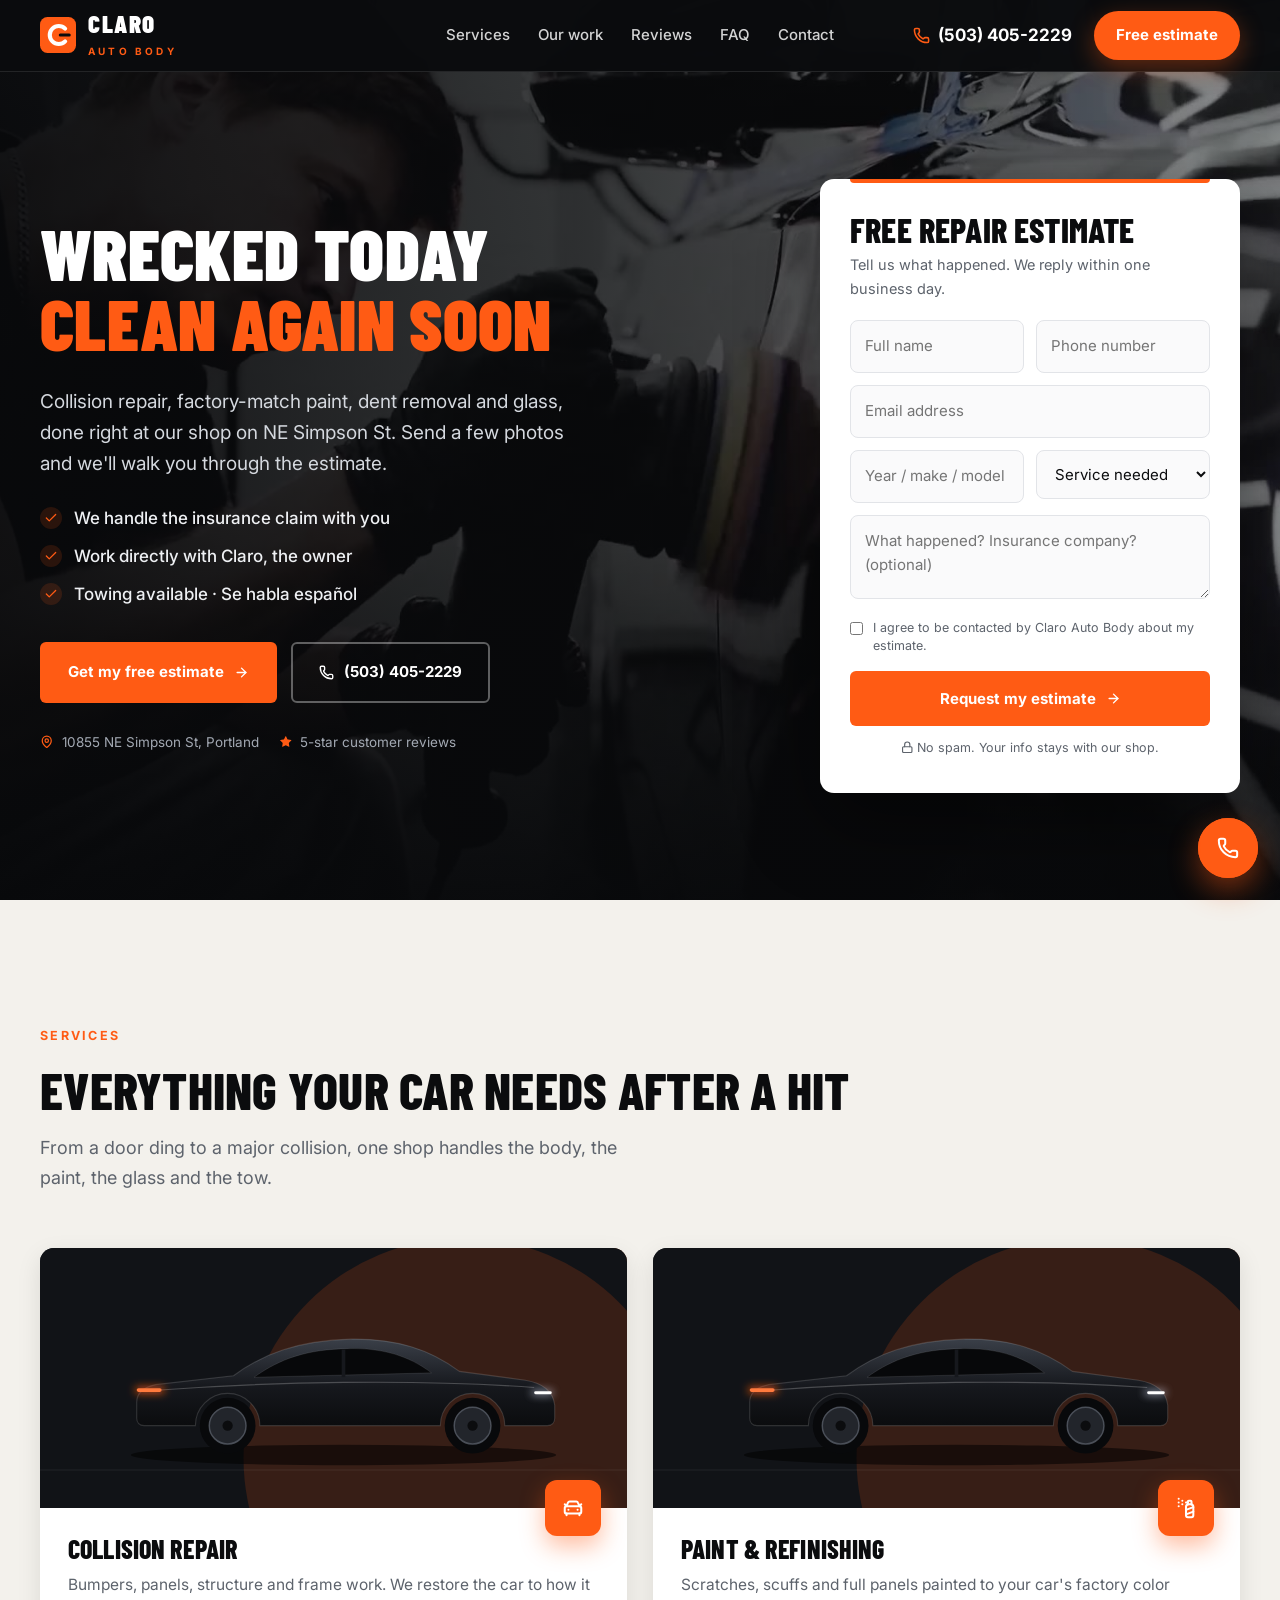
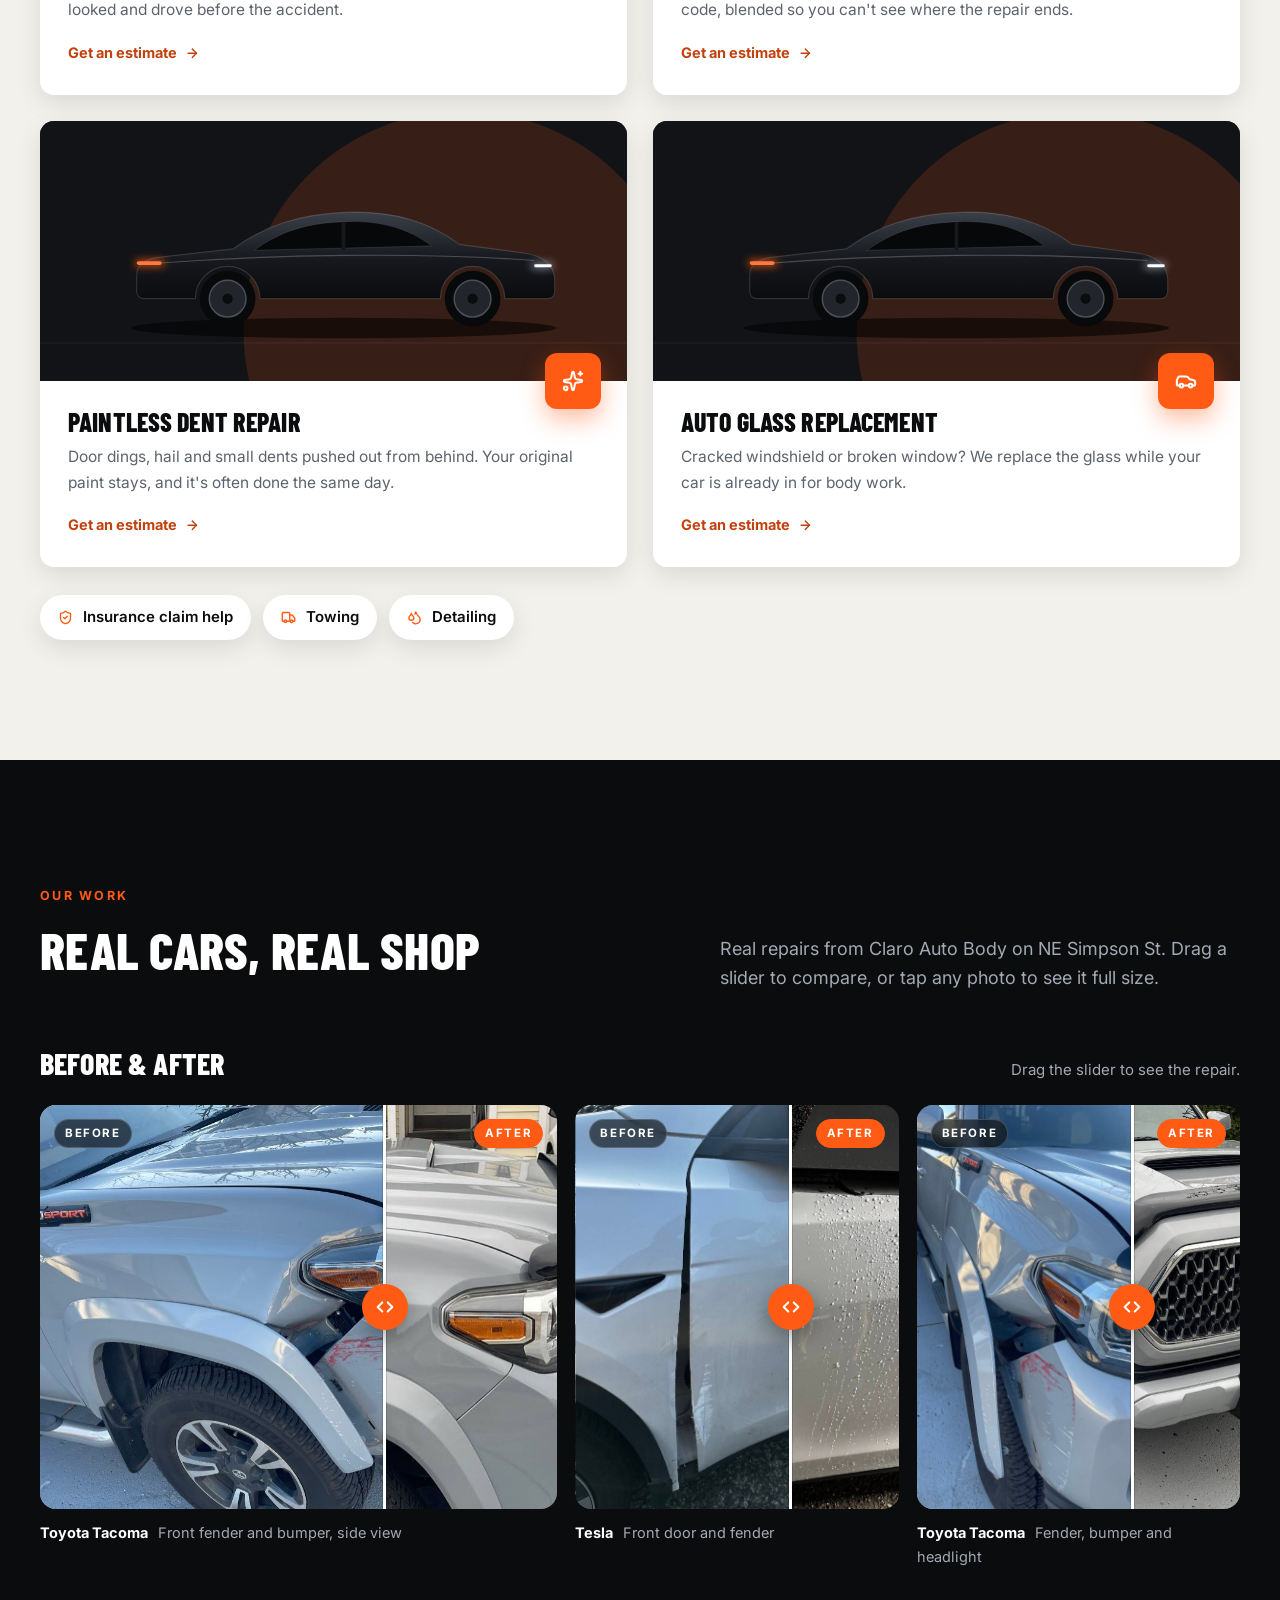
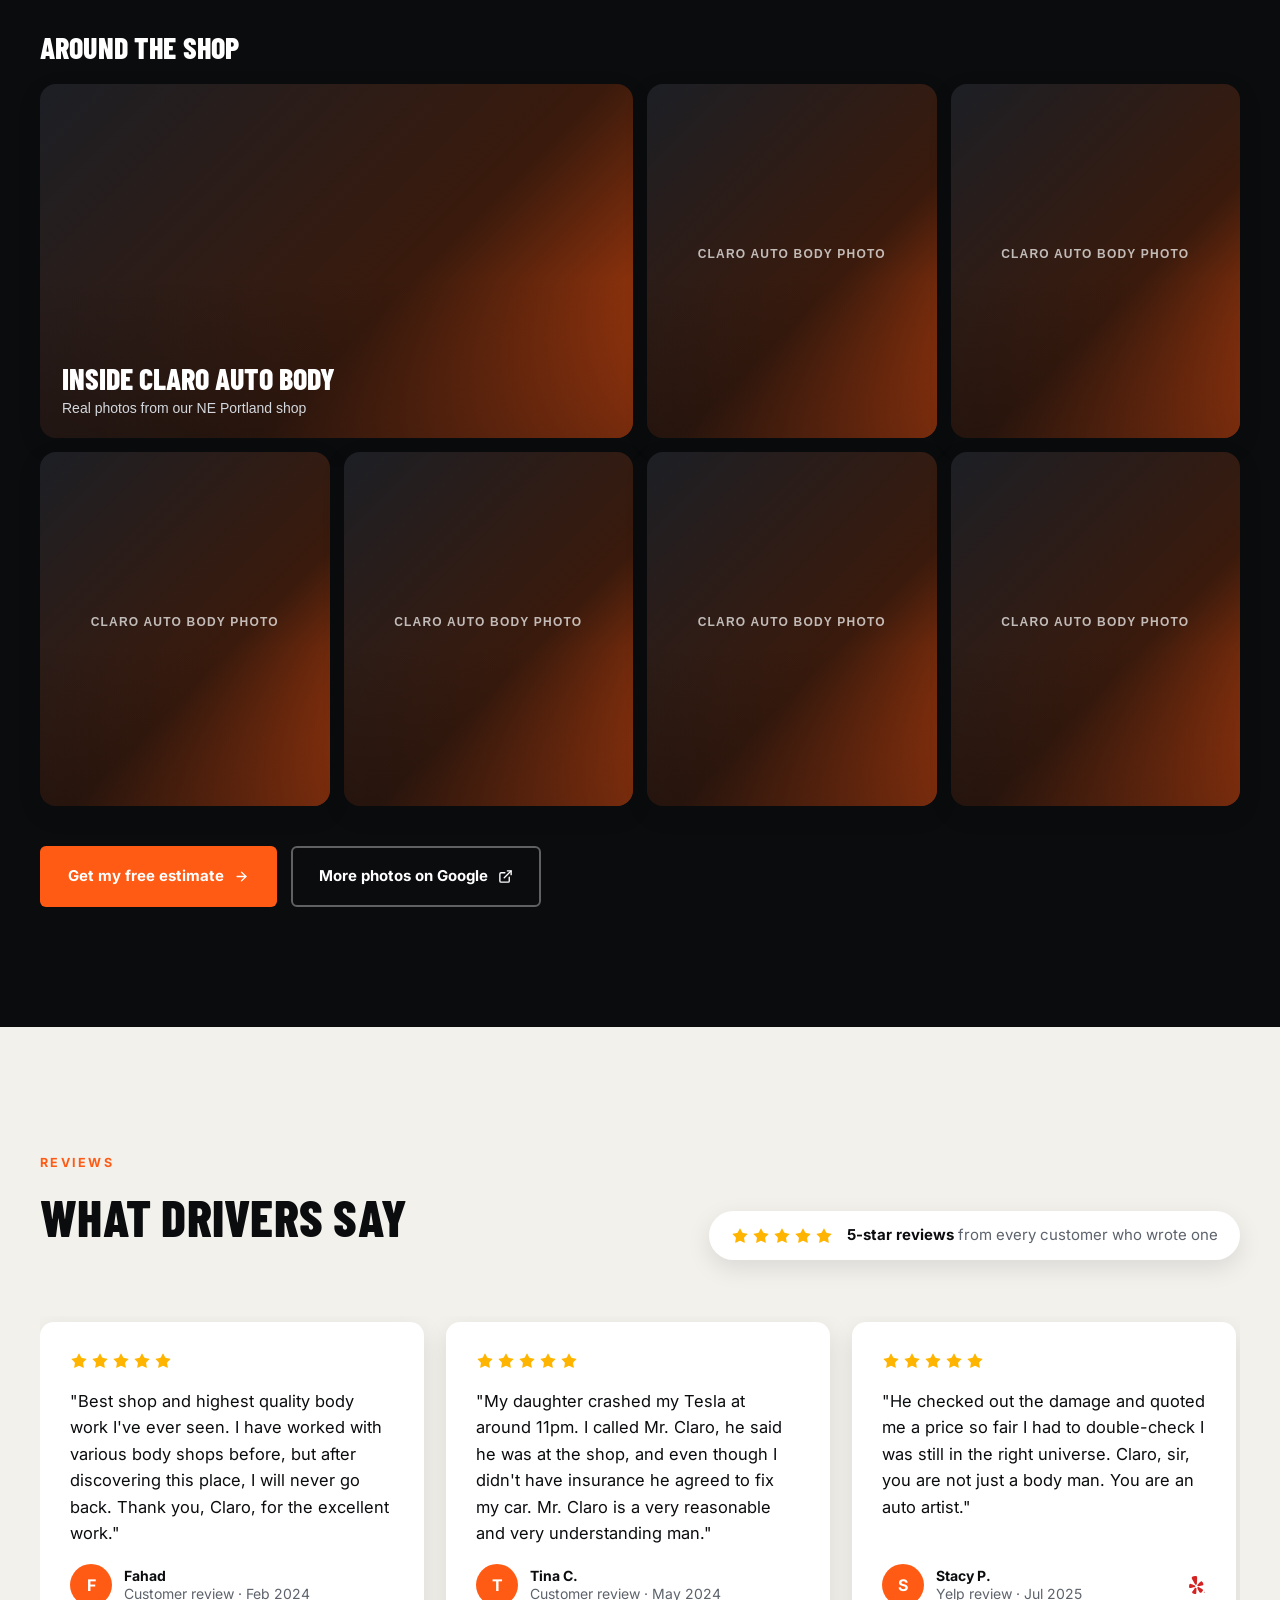
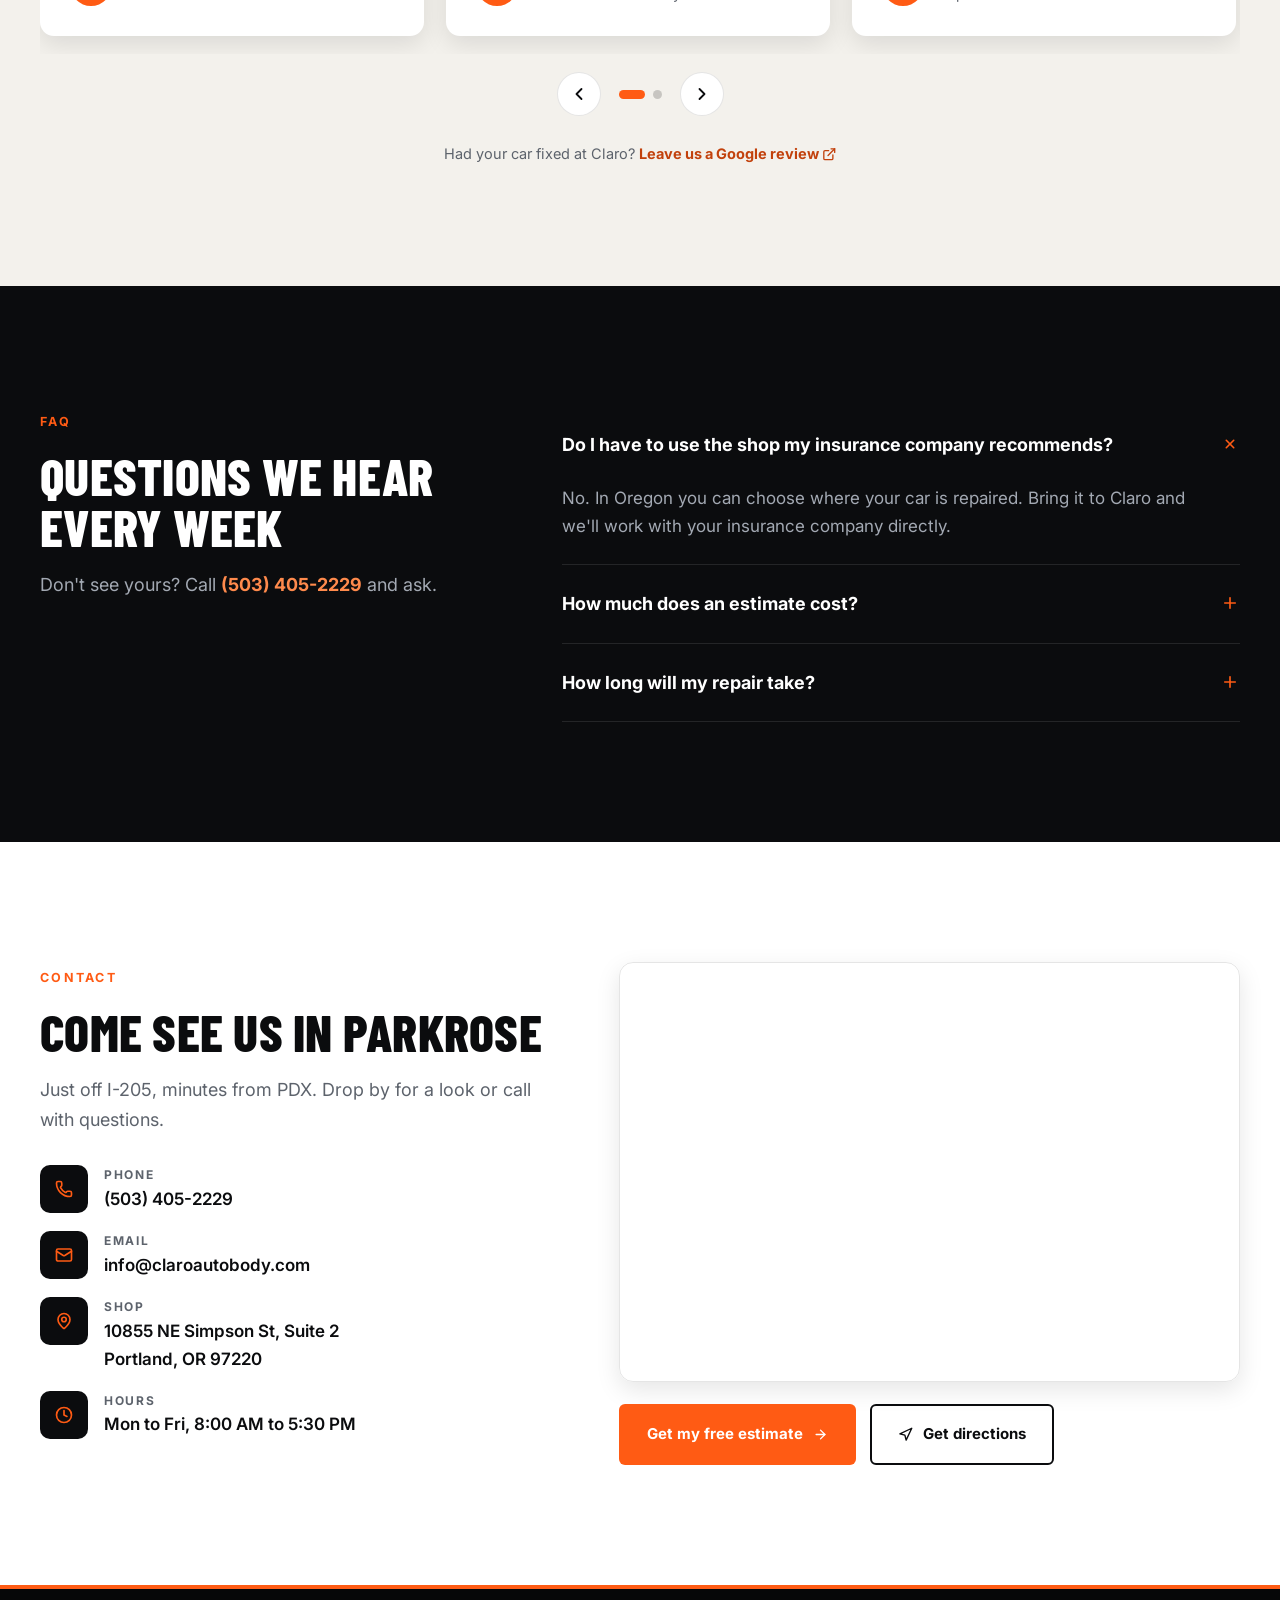
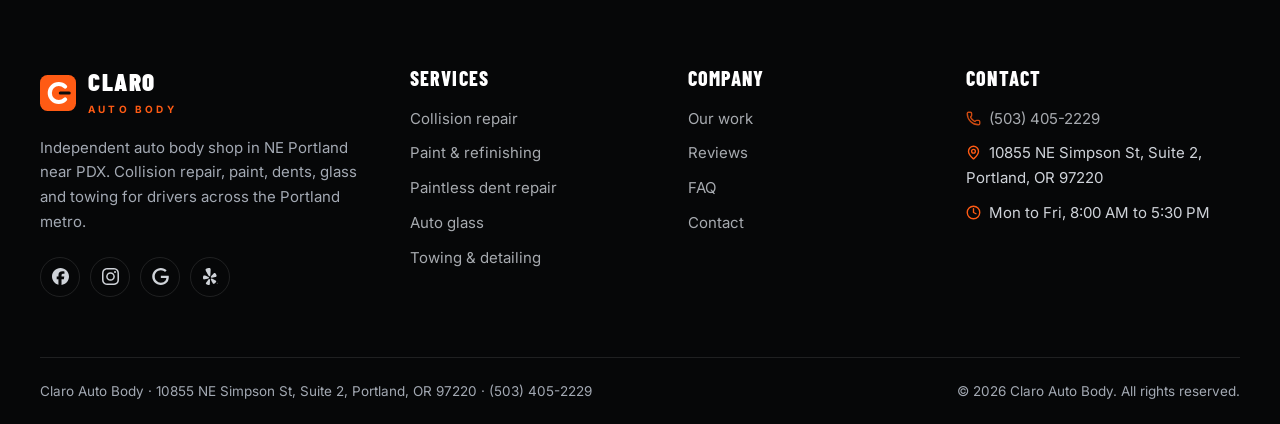
==== index.html @ bdf7bc50 "Reviews auto carousel and exact-pin directions link - Reviews are now a carousel: 3 cards on desktop" ====
<!DOCTYPE html>
<html lang="en">
<head>
<meta charset="UTF-8">
<meta name="viewport" content="width=device-width, initial-scale=1">
<title>Claro Auto Body | Collision Repair &amp; Paint, Portland OR</title>
<meta name="description" content="Auto body shop in NE Portland near PDX. Collision repair, paint, dent removal, auto glass and towing. Free estimates, all insurance. Call (503) 405-2229.">
<meta name="robots" content="index, follow, max-image-preview:large">
<meta name="theme-color" content="#0B0C0E">
<meta name="format-detection" content="telephone=yes">
<meta name="geo.region" content="US-OR">
<meta name="geo.placename" content="Portland">
<meta name="geo.position" content="45.5659428;-122.5509156">
<meta name="ICBM" content="45.5659428, -122.5509156">
<!-- NOTE: replace claroautobody.com with the real domain before launch (also in sitemap.xml and robots.txt) -->
<link rel="canonical" href="https://claroautobody.com/">
<link rel="icon" href="favicon.svg" type="image/svg+xml">
<link rel="apple-touch-icon" href="apple-touch-icon.png">
<link rel="manifest" href="site.webmanifest">

<meta property="og:type" content="website">
<meta property="og:site_name" content="Claro Auto Body">
<meta property="og:title" content="Claro Auto Body | Collision Repair in Portland, OR">
<meta property="og:description" content="Wrecked today, clean again soon. Collision, paint, dents and glass in NE Portland near PDX. Free estimates and insurance help.">
<meta property="og:url" content="https://claroautobody.com/">
<meta property="og:image" content="https://claroautobody.com/og-image.jpg">
<meta property="og:image:type" content="image/jpeg">
<meta property="og:image:width" content="1200">
<meta property="og:image:height" content="630">
<meta property="og:image:alt" content="Claro Auto Body, collision repair and paint in Portland, Oregon">
<meta property="og:locale" content="en_US">

<meta name="twitter:card" content="summary_large_image">
<meta name="twitter:title" content="Claro Auto Body | Collision Repair in Portland, OR">
<meta name="twitter:description" content="Collision, paint, dents and glass in NE Portland near PDX. Free estimates and insurance help.">
<meta name="twitter:image" content="https://claroautobody.com/og-image.jpg">
<meta name="twitter:image:alt" content="Claro Auto Body, collision repair and paint in Portland, Oregon">

<script type="application/ld+json">
{
 "@context": "https://schema.org",
 "@graph": [
  {
   "@type": "WebSite",
   "@id": "https://claroautobody.com/#website",
   "url": "https://claroautobody.com/",
   "name": "Claro Auto Body",
   "inLanguage": "en-US",
   "publisher": {
    "@id": "https://claroautobody.com/#business"
   }
  },
  {
   "@type": "WebPage",
   "@id": "https://claroautobody.com/#webpage",
   "url": "https://claroautobody.com/",
   "name": "Claro Auto Body | Collision Repair & Paint, Portland OR",
   "isPartOf": {
    "@id": "https://claroautobody.com/#website"
   },
   "about": {
    "@id": "https://claroautobody.com/#business"
   },
   "primaryImageOfPage": "https://claroautobody.com/og-image.jpg",
   "inLanguage": "en-US"
  },
  {
   "@type": "AutoBodyShop",
   "@id": "https://claroautobody.com/#business",
   "name": "Claro Auto Body",
   "description": "Independent auto body shop in NE Portland near PDX offering collision repair, auto painting, paintless dent repair, auto glass replacement, detailing, towing and insurance claim help.",
   "url": "https://claroautobody.com/",
   "telephone": "+1-503-405-2229",
   "image": "https://claroautobody.com/og-image.jpg",
   "logo": "https://claroautobody.com/apple-touch-icon.png",
   "priceRange": "$$",
   "address": {
    "@type": "PostalAddress",
    "streetAddress": "10855 NE Simpson St, Suite 2",
    "addressLocality": "Portland",
    "addressRegion": "OR",
    "postalCode": "97220",
    "addressCountry": "US"
   },
   "geo": {
    "@type": "GeoCoordinates",
    "latitude": 45.5659428,
    "longitude": -122.5509156
   },
   "hasMap": "https://maps.app.goo.gl/arpbg7eEW6X36jFZ7",
   "sameAs": [
    "https://maps.app.goo.gl/arpbg7eEW6X36jFZ7",
    "https://www.yelp.com/biz/claro-auto-body-portland"
   ],
   "knowsLanguage": [
    "en",
    "es"
   ],
   "paymentAccepted": "Visa, Debit Card",
   "currenciesAccepted": "USD",
   "areaServed": [
    {
     "@type": "City",
     "name": "Portland, OR"
    },
    {
     "@type": "City",
     "name": "Gresham, OR"
    },
    {
     "@type": "City",
     "name": "Fairview, OR"
    },
    {
     "@type": "City",
     "name": "Troutdale, OR"
    },
    {
     "@type": "City",
     "name": "Vancouver, WA"
    }
   ],
   "openingHoursSpecification": [
    {
     "@type": "OpeningHoursSpecification",
     "dayOfWeek": [
      "Monday",
      "Tuesday",
      "Wednesday",
      "Thursday",
      "Friday"
     ],
     "opens": "08:00",
     "closes": "17:30"
    }
   ],
   "hasOfferCatalog": {
    "@type": "OfferCatalog",
    "name": "Auto body services",
    "itemListElement": [
     {
      "@type": "Offer",
      "itemOffered": {
       "@type": "Service",
       "name": "Collision repair",
       "serviceType": "Collision repair",
       "areaServed": {
        "@type": "City",
        "name": "Portland, OR"
       }
      }
     },
     {
      "@type": "Offer",
      "itemOffered": {
       "@type": "Service",
       "name": "Auto painting and refinishing",
       "serviceType": "Auto painting and refinishing",
       "areaServed": {
        "@type": "City",
        "name": "Portland, OR"
       }
      }
     },
     {
      "@type": "Offer",
      "itemOffered": {
       "@type": "Service",
       "name": "Paintless dent repair",
       "serviceType": "Paintless dent repair",
       "areaServed": {
        "@type": "City",
        "name": "Portland, OR"
       }
      }
     },
     {
      "@type": "Offer",
      "itemOffered": {
       "@type": "Service",
       "name": "Auto glass replacement",
       "serviceType": "Auto glass replacement",
       "areaServed": {
        "@type": "City",
        "name": "Portland, OR"
       }
      }
     },
     {
      "@type": "Offer",
      "itemOffered": {
       "@type": "Service",
       "name": "Detailing",
       "serviceType": "Detailing",
       "areaServed": {
        "@type": "City",
        "name": "Portland, OR"
       }
      }
     },
     {
      "@type": "Offer",
      "itemOffered": {
       "@type": "Service",
       "name": "Towing",
       "serviceType": "Towing",
       "areaServed": {
        "@type": "City",
        "name": "Portland, OR"
       }
      }
     },
     {
      "@type": "Offer",
      "itemOffered": {
       "@type": "Service",
       "name": "Insurance claim assistance",
       "serviceType": "Insurance claim assistance",
       "areaServed": {
        "@type": "City",
        "name": "Portland, OR"
       }
      }
     }
    ]
   }
  },
  {
   "@type": "FAQPage",
   "@id": "https://claroautobody.com/#faq",
   "mainEntity": [
    {
     "@type": "Question",
     "name": "Do I have to use the shop my insurance company recommends?",
     "acceptedAnswer": {
      "@type": "Answer",
      "text": "No. In Oregon you can choose where your car is repaired. Bring it to Claro and we'll work with your insurance company directly."
     }
    },
    {
     "@type": "Question",
     "name": "How much does an estimate cost?",
     "acceptedAnswer": {
      "@type": "Answer",
      "text": "Nothing. Estimates are free. Send photos with the form above or stop by the shop."
     }
    },
    {
     "@type": "Question",
     "name": "How long will my repair take?",
     "acceptedAnswer": {
      "@type": "Answer",
      "text": "It depends on the damage and parts. Small dents can be same day. We give you a time estimate with your quote and update you if anything changes."
     }
    }
   ]
  }
 ]
}
</script>

<link rel="preload" as="image" href="videos/hero-desktop-poster.jpg" media="(min-width: 768px)" fetchpriority="high">
<link rel="preload" as="image" href="videos/hero-mobile-poster.jpg" media="(max-width: 767px)" fetchpriority="high">
<link rel="preconnect" href="https://lh3.googleusercontent.com">
<link rel="preconnect" href="https://fonts.googleapis.com">
<link rel="preconnect" href="https://fonts.gstatic.com" crossorigin>
<link rel="stylesheet" href="https://fonts.googleapis.com/css2?family=Barlow+Condensed:wght@600;700;800;900&family=Inter:wght@400;500;600;700&display=swap">
<link rel="stylesheet" href="css/base.css">
<link rel="stylesheet" href="css/layout.css">
<link rel="stylesheet" href="css/components.css">
<link rel="stylesheet" href="css/sections.css">
<link rel="stylesheet" href="css/responsive.css">
</head>
<body>
<svg class="sprite" width="0" height="0" aria-hidden="true" focusable="false"><symbol id="car-art" viewBox="0 0 600 220"><defs><linearGradient id="cb" x1="0" y1="0" x2="0" y2="1"><stop offset="0" stop-color="#3a3f48"/><stop offset=".55" stop-color="#16181d"/><stop offset="1" stop-color="#0b0c0e"/></linearGradient><filter id="glw" x="-50%" y="-200%" width="200%" height="500%"><feGaussianBlur stdDeviation="6"/></filter></defs><ellipse cx="300" cy="200" rx="290" ry="14" fill="#000" opacity=".55"/><path d="M18 150V128c0-12 8-20 26-24l106-12c40-30 88-48 160-50 62-1 108 14 148 44l90 12c24 4 38 16 40 34v18c0 6-4 10-10 10h-58a44 44 0 0 0-88 0H186a44 44 0 0 0-88 0H28c-6 0-10-4-10-10Z" fill="url(#cb)" stroke="rgba(255,255,255,.14)" stroke-width="1.5"/><path d="M178 94c36-26 74-38 128-39 46-1 82 9 114 33Z" fill="#07080a" stroke="rgba(255,255,255,.12)"/><path d="M300 56v38" stroke="#16181d" stroke-width="5"/><path d="M40 112c160-12 360-16 520-4" fill="none" stroke="rgba(255,255,255,.22)" stroke-width="1.5"/><rect x="16" y="108" width="40" height="7" rx="3" fill="#FF5B14" filter="url(#glw)"/><rect x="18" y="109" width="34" height="5" rx="2.5" fill="#FF7A3d"/><rect x="556" y="112" width="30" height="6" rx="3" fill="#dfe8ff" filter="url(#glw)" opacity=".8"/><rect x="560" y="113" width="24" height="4" rx="2" fill="#fff"/><g><circle cx="142" cy="160" r="38" fill="#08090b"/><circle cx="142" cy="160" r="25" fill="#22252b" stroke="#4a4f58" stroke-width="2"/><circle cx="142" cy="160" r="7" fill="#0b0c0e"/></g><g><circle cx="476" cy="160" r="38" fill="#08090b"/><circle cx="476" cy="160" r="25" fill="#22252b" stroke="#4a4f58" stroke-width="2"/><circle cx="476" cy="160" r="7" fill="#0b0c0e"/></g></symbol><symbol id="i-arrow-right" viewBox="0 0 24 24"><path d="M5 12h14" /> <path d="m12 5 7 7-7 7" /></symbol><symbol id="i-calculator" viewBox="0 0 24 24"><rect width="16" height="20" x="4" y="2" rx="2" /> <line x1="8" x2="16" y1="6" y2="6" /> <line x1="16" x2="16" y1="14" y2="18" /> <path d="M16 10h.01" /> <path d="M12 10h.01" /> <path d="M8 10h.01" /> <path d="M12 14h.01" /> <path d="M8 14h.01" /> <path d="M12 18h.01" /> <path d="M8 18h.01" /></symbol><symbol id="i-camera" viewBox="0 0 24 24"><path d="M13.997 4a2 2 0 0 1 1.76 1.05l.486.9A2 2 0 0 0 18.003 7H20a2 2 0 0 1 2 2v9a2 2 0 0 1-2 2H4a2 2 0 0 1-2-2V9a2 2 0 0 1 2-2h1.997a2 2 0 0 0 1.759-1.048l.489-.904A2 2 0 0 1 10.004 4z" /> <circle cx="12" cy="13" r="3" /></symbol><symbol id="i-car" viewBox="0 0 24 24"><path d="M19 17h2c.6 0 1-.4 1-1v-3c0-.9-.7-1.7-1.5-1.9C18.7 10.6 16 10 16 10s-1.3-1.4-2.2-2.3c-.5-.4-1.1-.7-1.8-.7H5c-.6 0-1.1.4-1.4.9l-1.4 2.9A3.7 3.7 0 0 0 2 12v4c0 .6.4 1 1 1h2" /> <circle cx="7" cy="17" r="2" /> <path d="M9 17h6" /> <circle cx="17" cy="17" r="2" /></symbol><symbol id="i-car-front" viewBox="0 0 24 24"><path d="m21 8-2 2-1.5-3.7A2 2 0 0 0 15.646 5H8.4a2 2 0 0 0-1.903 1.257L5 10 3 8" /> <path d="M7 14h.01" /> <path d="M17 14h.01" /> <rect width="18" height="8" x="3" y="10" rx="2" /> <path d="M5 18v2" /> <path d="M19 18v2" /></symbol><symbol id="i-check" viewBox="0 0 24 24"><path d="M20 6 9 17l-5-5" /></symbol><symbol id="i-chevron-left" viewBox="0 0 24 24"><path d="m15 18-6-6 6-6" /></symbol><symbol id="i-chevron-right" viewBox="0 0 24 24"><path d="m9 18 6-6-6-6" /></symbol><symbol id="i-zoom-in" viewBox="0 0 24 24"><circle cx="11" cy="11" r="8" /> <line x1="21" x2="16.65" y1="21" y2="16.65" /> <line x1="11" x2="11" y1="8" y2="14" /> <line x1="8" x2="14" y1="11" y2="11" /></symbol><symbol id="i-chevrons-left-right" viewBox="0 0 24 24"><path d="m9 7-5 5 5 5" /> <path d="m15 7 5 5-5 5" /></symbol><symbol id="i-circle" viewBox="0 0 24 24"><circle cx="12" cy="12" r="10" /></symbol><symbol id="i-circle-check" viewBox="0 0 24 24"><circle cx="12" cy="12" r="10" /> <path d="m16 9-5.5 5.5L8 12" /></symbol><symbol id="i-clock" viewBox="0 0 24 24"><circle cx="12" cy="12" r="10" /> <path d="M12 6v6l4 2" /></symbol><symbol id="i-droplets" viewBox="0 0 24 24"><path d="M7 16.3c2.2 0 4-1.83 4-4.05 0-1.16-.57-2.26-1.71-3.19S7.29 6.75 7 5.3c-.29 1.45-1.14 2.84-2.29 3.76S3 11.1 3 12.25c0 2.22 1.8 4.05 4 4.05z" /> <path d="M12.56 6.6A10.97 10.97 0 0 0 14 3.02c.5 2.5 2 4.9 4 6.5s3 3.5 3 5.5a6.98 6.98 0 0 1-11.91 4.97" /></symbol><symbol id="i-external-link" viewBox="0 0 24 24"><path d="M15 3h6v6" /> <path d="M10 14 21 3" /> <path d="M18 13v6a2 2 0 0 1-2 2H5a2 2 0 0 1-2-2V8a2 2 0 0 1 2-2h6" /></symbol><symbol id="i-file-text" viewBox="0 0 24 24"><path d="M6 22a2 2 0 0 1-2-2V4a2 2 0 0 1 2-2h8a2.4 2.4 0 0 1 1.704.706l3.588 3.588A2.4 2.4 0 0 1 20 8v12a2 2 0 0 1-2 2z" /> <path d="M14 2v5a1 1 0 0 0 1 1h5" /> <path d="M10 9H8" /> <path d="M16 13H8" /> <path d="M16 17H8" /></symbol><symbol id="i-handshake" viewBox="0 0 24 24"><path d="m11 17 2 2a1 1 0 1 0 3-3" /> <path d="m14 14 2.5 2.5a1 1 0 1 0 3-3l-3.88-3.88a3 3 0 0 0-4.24 0l-.88.88a1 1 0 1 1-3-3l2.81-2.81a5.79 5.79 0 0 1 7.06-.87l.47.28a2 2 0 0 0 1.42.25L21 4" /> <path d="m21 3 1 11h-2" /> <path d="M3 3 2 14l6.5 6.5a1 1 0 1 0 3-3" /> <path d="M3 4h8" /></symbol><symbol id="i-key" viewBox="0 0 24 24"><path d="m2 21 9.6-9.6" /> <path d="m7.5 15.5 2.3 2.3a1 1 0 0 1 0 1.4l-2.1 2.1a1 1 0 0 1-1.4 0L4 19" /> <circle cx="15.5" cy="7.5" r="5.5" /></symbol><symbol id="i-languages" viewBox="0 0 24 24"><path d="m5 8 6 6" /> <path d="m4 14 6-6 2-3" /> <path d="M2 5h12" /> <path d="M7 2h1" /> <path d="m22 22-5-10-5 10" /> <path d="M14 18h6" /></symbol><symbol id="i-lock" viewBox="0 0 24 24"><rect width="18" height="11" x="3" y="11" rx="2" ry="2" /> <path d="M7 11V7a5 5 0 0 1 10 0v4" /></symbol><symbol id="i-mail" viewBox="0 0 24 24"><path d="m22 7-8.991 5.727a2 2 0 0 1-2.009 0L2 7" /> <rect x="2" y="4" width="20" height="16" rx="2" /></symbol><symbol id="i-map" viewBox="0 0 24 24"><path d="M14.106 5.553a2 2 0 0 0 1.788 0l3.659-1.83A1 1 0 0 1 21 4.619v12.764a1 1 0 0 1-.553.894l-4.553 2.277a2 2 0 0 1-1.788 0l-4.212-2.106a2 2 0 0 0-1.788 0l-3.659 1.83A1 1 0 0 1 3 19.381V6.618a1 1 0 0 1 .553-.894l4.553-2.277a2 2 0 0 1 1.788 0z" /> <path d="M15 5.764v15" /> <path d="M9 3.236v15" /></symbol><symbol id="i-map-pin" viewBox="0 0 24 24"><path d="M20 10c0 4.993-5.539 10.193-7.399 11.799a1 1 0 0 1-1.202 0C9.539 20.193 4 14.993 4 10a8 8 0 0 1 16 0" /> <circle cx="12" cy="10" r="3" /></symbol><symbol id="i-menu" viewBox="0 0 24 24"><path d="M4 5h16" /> <path d="M4 12h16" /> <path d="M4 19h16" /></symbol><symbol id="i-navigation" viewBox="0 0 24 24"><polygon points="3 11 22 2 13 21 11 13 3 11" /></symbol><symbol id="i-phone" viewBox="0 0 24 24"><path d="M13.832 16.568a1 1 0 0 0 1.213-.303l.355-.465A2 2 0 0 1 17 15h3a2 2 0 0 1 2 2v3a2 2 0 0 1-2 2A18 18 0 0 1 2 4a2 2 0 0 1 2-2h3a2 2 0 0 1 2 2v3a2 2 0 0 1-.8 1.6l-.468.351a1 1 0 0 0-.292 1.233 14 14 0 0 0 6.392 6.384" /></symbol><symbol id="i-plane-takeoff" viewBox="0 0 24 24"><path d="M2 22h20" /> <path d="M6.36 17.4 4 17l-2-4 1.1-.55a2 2 0 0 1 1.8 0l.17.1a2 2 0 0 0 1.8 0L8 12 5 6l.9-.45a2 2 0 0 1 2.09.2l4.02 3a2 2 0 0 0 2.1.2l4.19-2.06a2.41 2.41 0 0 1 1.73-.17L21 7a1.4 1.4 0 0 1 .87 1.99l-.38.76c-.23.46-.6.84-1.07 1.08L7.58 17.2a2 2 0 0 1-1.22.18Z" /></symbol><symbol id="i-plus" viewBox="0 0 24 24"><path d="M5 12h14" /> <path d="M12 5v14" /></symbol><symbol id="i-send" viewBox="0 0 24 24"><path d="M14.536 21.686a.5.5 0 0 0 .937-.024l6.5-19a.496.496 0 0 0-.635-.635l-19 6.5a.5.5 0 0 0-.024.937l7.93 3.18a2 2 0 0 1 1.112 1.11z" /> <path d="m21.854 2.147-10.94 10.939" /></symbol><symbol id="i-shield" viewBox="0 0 24 24"><path d="M20 13c0 5-3.5 7.5-7.66 8.95a1 1 0 0 1-.67-.01C7.5 20.5 4 18 4 13V6a1 1 0 0 1 1-1c2 0 4.5-1.2 6.24-2.72a1.17 1.17 0 0 1 1.52 0C14.51 3.81 17 5 19 5a1 1 0 0 1 1 1z" /></symbol><symbol id="i-shield-check" viewBox="0 0 24 24"><path d="M20 13c0 5-3.5 7.5-7.66 8.95a1 1 0 0 1-.67-.01C7.5 20.5 4 18 4 13V6a1 1 0 0 1 1-1c2 0 4.5-1.2 6.24-2.72a1.17 1.17 0 0 1 1.52 0C14.51 3.81 17 5 19 5a1 1 0 0 1 1 1z" /> <path d="m9 12 2 2 4-4" /></symbol><symbol id="i-sparkles" viewBox="0 0 24 24"><path d="M11.017 2.814a1 1 0 0 1 1.966 0l1.051 5.558a2 2 0 0 0 1.594 1.594l5.558 1.051a1 1 0 0 1 0 1.966l-5.558 1.051a2 2 0 0 0-1.594 1.594l-1.051 5.558a1 1 0 0 1-1.966 0l-1.051-5.558a2 2 0 0 0-1.594-1.594l-5.558-1.051a1 1 0 0 1 0-1.966l5.558-1.051a2 2 0 0 0 1.594-1.594z" /> <path d="M20 2v4" /> <path d="M22 4h-4" /> <circle cx="4" cy="20" r="2" /></symbol><symbol id="i-spray-can" viewBox="0 0 24 24"><path d="m12 19 8-3" /> <path d="M14 6h-2" /> <path d="M18 8.172V5a1 1 0 00-1-1h-2a1 1 0 00-1 1v3.172" /> <path d="m20 11-8 3" /> <path d="M20 20a2 2 0 01-2 2h-4a2 2 0 01-2-2v-9a3 3 0 013-3h2a3 3 0 013 3z" /> <path d="M4 10h.01" /> <path d="M4 2h.01" /> <path d="M4 6h.01" /> <path d="M8 4h.01" /> <path d="M8 8h.01" /></symbol><symbol id="i-star" viewBox="0 0 24 24"><path d="M11.525 2.295a.53.53 0 0 1 .95 0l2.31 4.679a2.123 2.123 0 0 0 1.595 1.16l5.166.756a.53.53 0 0 1 .294.904l-3.736 3.638a2.123 2.123 0 0 0-.611 1.878l.882 5.14a.53.53 0 0 1-.771.56l-4.618-2.428a2.122 2.122 0 0 0-1.973 0L6.396 21.01a.53.53 0 0 1-.77-.56l.881-5.139a2.122 2.122 0 0 0-.611-1.879L2.16 9.795a.53.53 0 0 1 .294-.906l5.165-.755a2.122 2.122 0 0 0 1.597-1.16z" /></symbol><symbol id="i-truck" viewBox="0 0 24 24"><path d="M14 18V6a2 2 0 0 0-2-2H4a2 2 0 0 0-2 2v11a1 1 0 0 0 1 1h2" /> <path d="M15 18H9" /> <path d="M19 18h2a1 1 0 0 0 1-1v-3.65a1 1 0 0 0-.22-.624l-3.48-4.35A1 1 0 0 0 17.52 8H14" /> <circle cx="17" cy="18" r="2" /> <circle cx="7" cy="18" r="2" /></symbol><symbol id="i-x" viewBox="0 0 24 24"><path d="M18 6 6 18" /> <path d="m6 6 12 12" /></symbol><symbol id="b-facebook" viewBox="0 0 24 24"><path d="M9.101 23.691v-7.98H6.627v-3.667h2.474v-1.58c0-4.085 1.848-5.978 5.858-5.978.401 0 .955.042 1.468.103a8.68 8.68 0 0 1 1.141.195v3.325a8.623 8.623 0 0 0-.653-.036 26.805 26.805 0 0 0-.733-.009c-.707 0-1.259.096-1.675.309a1.686 1.686 0 0 0-.679.622c-.258.42-.374.995-.374 1.752v1.297h3.919l-.386 2.103-.287 1.564h-3.246v8.245C19.396 23.238 24 18.179 24 12.044c0-6.627-5.373-12-12-12s-12 5.373-12 12c0 5.628 3.874 10.35 9.101 11.647Z"/></symbol><symbol id="b-google" viewBox="0 0 24 24"><path d="M12.48 10.92v3.28h7.84c-.24 1.84-.853 3.187-1.787 4.133-1.147 1.147-2.933 2.4-6.053 2.4-4.827 0-8.6-3.893-8.6-8.72s3.773-8.72 8.6-8.72c2.6 0 4.507 1.027 5.907 2.347l2.307-2.307C18.747 1.44 16.133 0 12.48 0 5.867 0 .307 5.387.307 12s5.56 12 12.173 12c3.573 0 6.267-1.173 8.373-3.36 2.16-2.16 2.84-5.213 2.84-7.667 0-.76-.053-1.467-.173-2.053H12.48z"/></symbol><symbol id="b-instagram" viewBox="0 0 24 24"><path d="M7.0301.084c-1.2768.0602-2.1487.264-2.911.5634-.7888.3075-1.4575.72-2.1228 1.3877-.6652.6677-1.075 1.3368-1.3802 2.127-.2954.7638-.4956 1.6365-.552 2.914-.0564 1.2775-.0689 1.6882-.0626 4.947.0062 3.2586.0206 3.6671.0825 4.9473.061 1.2765.264 2.1482.5635 2.9107.308.7889.72 1.4573 1.388 2.1228.6679.6655 1.3365 1.0743 2.1285 1.38.7632.295 1.6361.4961 2.9134.552 1.2773.056 1.6884.069 4.9462.0627 3.2578-.0062 3.668-.0207 4.9478-.0814 1.28-.0607 2.147-.2652 2.9098-.5633.7889-.3086 1.4578-.72 2.1228-1.3881.665-.6682 1.0745-1.3378 1.3795-2.1284.2957-.7632.4966-1.636.552-2.9124.056-1.2809.0692-1.6898.063-4.948-.0063-3.2583-.021-3.6668-.0817-4.9465-.0607-1.2797-.264-2.1487-.5633-2.9117-.3084-.7889-.72-1.4568-1.3876-2.1228C21.2982 1.33 20.628.9208 19.8378.6165 19.074.321 18.2017.1197 16.9244.0645 15.6471.0093 15.236-.005 11.977.0014 8.718.0076 8.31.0215 7.0301.0839m.1402 21.6932c-1.17-.0509-1.8053-.2453-2.2287-.408-.5606-.216-.96-.4771-1.3819-.895-.422-.4178-.6811-.8186-.9-1.378-.1644-.4234-.3624-1.058-.4171-2.228-.0595-1.2645-.072-1.6442-.079-4.848-.007-3.2037.0053-3.583.0607-4.848.05-1.169.2456-1.805.408-2.2282.216-.5613.4762-.96.895-1.3816.4188-.4217.8184-.6814 1.3783-.9003.423-.1651 1.0575-.3614 2.227-.4171 1.2655-.06 1.6447-.072 4.848-.079 3.2033-.007 3.5835.005 4.8495.0608 1.169.0508 1.8053.2445 2.228.408.5608.216.96.4754 1.3816.895.4217.4194.6816.8176.9005 1.3787.1653.4217.3617 1.056.4169 2.2263.0602 1.2655.0739 1.645.0796 4.848.0058 3.203-.0055 3.5834-.061 4.848-.051 1.17-.245 1.8055-.408 2.2294-.216.5604-.4763.96-.8954 1.3814-.419.4215-.8181.6811-1.3783.9-.4224.1649-1.0577.3617-2.2262.4174-1.2656.0595-1.6448.072-4.8493.079-3.2045.007-3.5825-.006-4.848-.0608M16.953 5.5864A1.44 1.44 0 1 0 18.39 4.144a1.44 1.44 0 0 0-1.437 1.4424M5.8385 12.012c.0067 3.4032 2.7706 6.1557 6.173 6.1493 3.4026-.0065 6.157-2.7701 6.1506-6.1733-.0065-3.4032-2.771-6.1565-6.174-6.1498-3.403.0067-6.156 2.771-6.1496 6.1738M8 12.0077a4 4 0 1 1 4.008 3.9921A3.9996 3.9996 0 0 1 8 12.0077"/></symbol><symbol id="b-yelp" viewBox="0 0 24 24"><path d="m7.6885 15.1415-3.6715.8483c-.3769.0871-.755.183-1.1452.155-.2611-.0188-.5122-.0414-.7606-.213a1.179 1.179 0 0 1-.331-.3594c-.3486-.5519-.3656-1.3661-.3697-2.0004a6.2874 6.2874 0 0 1 .3314-2.0642 1.857 1.857 0 0 1 .1073-.2474 2.3426 2.3426 0 0 1 .1255-.2165 2.4572 2.4572 0 0 1 .1563-.1975 1.1736 1.1736 0 0 1 .399-.2831 1.082 1.082 0 0 1 .4592-.0837c.2355.0016.5139.052.91.1734.0555.0191.1237.0382.1856.0572.3277.1013.7048.2404 1.1499.3987.6863.2404 1.3663.487 2.0463.7397l1.2117.4423c.2217.0807.4363.18.6412.297.174.0984.3273.2298.4512.387a1.217 1.217 0 0 1 .192.4309 1.2205 1.2205 0 0 1-.872 1.4522c-.0468.0151-.0852.0239-.1085.0293l-1.105.2553-.0031-.001zM18.8208 7.565a1.8506 1.8506 0 0 0-.2042-.1754 2.4082 2.4082 0 0 0-.2077-.1394 2.3607 2.3607 0 0 0-.2269-.109 1.1705 1.1705 0 0 0-.482-.0796 1.0862 1.0862 0 0 0-.4498.1263c-.2107.1048-.4388.2732-.742.5551-.042.0417-.0947.0886-.142.133-.2502.2351-.5286.5252-.8599.863a114.6363 114.6363 0 0 0-1.5166 1.5629l-.8962.9293a4.1897 4.1897 0 0 0-.4466.5483 1.541 1.541 0 0 0-.2364.5459 1.2199 1.2199 0 0 0 .0107.4518l.0046.02a1.218 1.218 0 0 0 1.4184.923 1.162 1.162 0 0 0 .1105-.0213l4.7781-1.104c.3766-.087.7587-.1667 1.097-.3631.2269-.1316.4428-.262.5909-.5252a1.1793 1.1793 0 0 0 .1405-.4683c.0733-.6512-.2668-1.3908-.5403-1.963a6.2792 6.2792 0 0 0-1.2001-1.7103zM8.9703.0754a8.6724 8.6724 0 0 0-.83.1564c-.2754.066-.548.1383-.8146.2236-.868.2844-2.0884.8063-2.295 1.8065-.1165.5655.1595 1.1439.3737 1.66.2595.6254.614 1.1889.9373 1.7777.8543 1.5545 1.7245 3.0993 2.5922 4.6457.259.4617.5416 1.0464 1.043 1.2856a1.058 1.058 0 0 0 .1013.0383c.2248.0851.4699.1016.7041.0471a4.3015 4.3015 0 0 0 .0418-.0097 1.2136 1.2136 0 0 0 .5658-.3397 1.1033 1.1033 0 0 0 .079-.0822c.3463-.435.3454-1.0833.3764-1.6134.1042-1.771.2139-3.5423.3009-5.3142.0332-.6712.1055-1.3333.0655-2.0096-.0328-.5579-.0368-1.1984-.3891-1.6563-.6218-.8073-1.9476-.741-2.8523-.6158zm2.084 15.9505a1.1053 1.1053 0 0 0-1.2306-.4145 1.1398 1.1398 0 0 0-.1526.0633 1.4806 1.4806 0 0 0-.2171.1354c-.1992.1475-.3668.3392-.5196.5315-.0386.049-.074.1143-.12.1562l-.7686 1.0573a113.9168 113.9168 0 0 0-1.2913 1.789c-.278.3895-.5184.7184-.7083 1.0094-.036.0547-.0734.116-.1075.1647-.2277.3522-.3566.6092-.4228.8381a1.0945 1.0945 0 0 0-.046.4721c.0211.1655.0768.3246.1635.467.046.0715.0957.1406.1487.207a2.334 2.334 0 0 0 .1754.1825 1.843 1.843 0 0 0 .2108.1732c.5304.369 1.1112.6342 1.722.8391a6.0958 6.0958 0 0 0 1.5716.3004c.091.0046.1821.0025.2728-.006a2.3878 2.3878 0 0 0 .2506-.0351 2.3862 2.3862 0 0 0 .2447-.071 1.1927 1.1927 0 0 0 .4175-.2658c.1127-.113.1994-.249.2541-.3989.0889-.2214.1473-.5026.1857-.92.0034-.0593.0118-.1305.0177-.1958.0304-.3463.0443-.7531.0666-1.2315.0375-.7357.067-1.4681.0903-2.2026 0 0 .0495-1.3053.0494-1.306.0113-.3008.002-.6342-.0814-.9336a1.396 1.396 0 0 0-.1756-.4054zm8.6754 2.0439c-.1605-.176-.3878-.3514-.7462-.5682-.0518-.0288-.1124-.0674-.1684-.1009-.2985-.1795-.658-.3684-1.078-.5965a120.7615 120.7615 0 0 0-1.9427-1.042l-1.1515-.6107c-.0597-.0175-.1203-.0607-.1766-.0878-.2212-.1058-.4558-.2045-.6992-.2498a1.4915 1.4915 0 0 0-.2545-.0265 1.1527 1.1527 0 0 0-.1648.01 1.1077 1.1077 0 0 0-.9227.9133 1.4186 1.4186 0 0 0 .0159.439c.0563.3065.1932.6096.3346.875l.615 1.1526c.3422.65.6884 1.2963 1.0435 1.9406.229.4202.4196.7799.5982 1.078.0338.056.0721.1163.1011.1682.2173.3584.392.584.569.7458.1146.1107.252.195.4026.247.1583.0525.326.071.4919.0546a2.368 2.368 0 0 0 .251-.0435c.0817-.022.1622-.048.241-.0784a1.863 1.863 0 0 0 .2475-.1143 6.1018 6.1018 0 0 0 1.2818-.9597c.4596-.4522.8659-.9454 1.182-1.51.044-.08.0819-.163.1138-.2483a2.49 2.49 0 0 0 .0773-.2411c.0186-.083.033-.1669.0429-.2513a1.188 1.188 0 0 0-.0565-.491 1.0933 1.0933 0 0 0-.248-.4041zm2.86 3.742a.8523.8523 0 0 1-.111.4236c-.074.132-.178.2377-.3115.3172a.8428.8428 0 0 1-.4385.119.847.847 0 0 1-.4373-.1179.8526.8526 0 0 1-.3125-.3171.8548.8548 0 0 1-.111-.4248c0-.1526.038-.2958.1143-.4294a.8405.8405 0 0 1 .315-.3159.849.849 0 0 1 .4315-.1156.8514.8514 0 0 1 .4294.1144.84.84 0 0 1 .316.3148.8494.8494 0 0 1 .1156.4317zm-.1202 0c0-.1328-.0332-.256-.0996-.3698s-.1564-.2038-.2702-.2702a.7125.7125 0 0 0-.371-.1007.7204.7204 0 0 0-.3698.0996.7487.7487 0 0 0-.2713.2702.7181.7181 0 0 0-.0996.3709c0 .132.0332.2557.0996.371a.7355.7355 0 0 0 .2713.2713.7354.7354 0 0 0 .3698.0985.7205.7205 0 0 0 .3698-.0996.7423.7423 0 0 0 .2702-.2691.7186.7186 0 0 0 .1008-.3721zm-.577.0584.2724.4522h-.1922l-.237-.4052h-.1546v.4052h-.1695v-1.02h.2988c.1268 0 .2195.0247.2783.0744.0595.0496.0892.1252.0892.2267a.2785.2785 0 0 1-.0492.1625c-.032.0466-.0775.0813-.1362.1042zm-.0412-.1408a.1532.1532 0 0 0 .056-.1214c0-.0573-.0164-.0981-.0491-.1225-.0329-.0251-.0847-.0377-.1557-.0377h-.1214v.3285h.1237c.061 0 .1098-.0157.1465-.047z"/></symbol></svg>
<div id="progress"></div>

<div class="site-header" id="siteHeader">
  <nav id="nav" aria-label="Main">
    <div class="wrap nav__inner">
      <a href="#top" class="logo" aria-label="Claro Auto Body home">
        <svg viewBox="0 0 48 48" aria-hidden="true"><rect width="48" height="48" rx="10" fill="#FF5B14"/><path d="M33.5 15.5a12 12 0 1 0 0 17" fill="none" stroke="#fff" stroke-width="5.5" stroke-linecap="round"/><path d="M27 24h12" stroke="#0B0C0E" stroke-width="4" stroke-linecap="round"/></svg>
        <span><b>CLARO</b><small>AUTO BODY</small></span>
      </a>
      <div class="navlinks">
        <a class="link" href="#services">Services</a>
        <a class="link" href="#work">Our work</a>
        <a class="link" href="#reviews">Reviews</a>
        <a class="link" href="#faq">FAQ</a>
        <a class="link" href="#contact">Contact</a>
      </div>
      <div class="nav__actions">
        <a class="navphone" href="tel:+15034052229"><i class="ico"><svg aria-hidden="true"><use href="#i-phone"/></svg></i> (503) 405-2229</a>
        <a class="pill" href="#heroForm">Free estimate</a>
        <button class="burger" id="burger" aria-label="Open menu" aria-controls="mmenu" aria-expanded="false"><i class="ico"><svg aria-hidden="true"><use href="#i-menu"/></svg></i></button>
      </div>
    </div>
  </nav>
</div>

<div class="mmenu" id="mmenu" aria-hidden="true">
  <button class="close" id="mclose" aria-label="Close menu"><i class="ico"><svg aria-hidden="true"><use href="#i-x"/></svg></i></button>
  <a href="#services">Services</a>
  <a href="#work">Our work</a>
  <a href="#reviews">Reviews</a>
  <a href="#faq">FAQ</a>
  <a href="#contact">Contact</a>
  <a href="tel:+15034052229" class="text-accent">(503) 405-2229</a>
</div>

<main id="top">
<!-- HERO -->
<section class="hero" id="estimate">
  <div class="hero-bg">
    <picture class="hero-poster">
      <source media="(max-width: 767px)" srcset="videos/hero-mobile-poster.jpg" width="720" height="1280">
      <img src="videos/hero-desktop-poster.jpg" width="1920" height="1080" alt="Technician polishing the paint on a black car" fetchpriority="high" decoding="async">
    </picture>
    <video class="hero-video" id="heroVideo" muted loop playsinline preload="none" aria-hidden="true" data-src-desktop="videos/hero-desktop.mp4" data-src-mobile="videos/hero-mobile.mp4"></video>
  </div>
  <div class="hero-scrim"></div>
  <div class="wrap">
    <div class="hero-copy">
      <h1>
        <span class="line"><span class="hero-word">Wrecked</span> <span class="hero-word">today</span></span>
        <span class="line accent"><span class="hero-word">Clean</span> <span class="hero-word">again</span> <span class="hero-word">soon</span></span>
      </h1>
      <p class="hero-sub">Collision repair, factory-match paint, dent removal and glass, done right at our shop on NE Simpson St. Send a few photos and we'll walk you through the estimate.</p>
      <ul class="hero-list">
        <li><i class="ico"><svg aria-hidden="true"><use href="#i-check"/></svg></i> We handle the insurance claim with you</li>
        <li><i class="ico"><svg aria-hidden="true"><use href="#i-check"/></svg></i> Work directly with Claro, the owner</li>
        <li><i class="ico"><svg aria-hidden="true"><use href="#i-check"/></svg></i> Towing available · Se habla español</li>
      </ul>
      <div class="hero-ctas">
        <a href="#heroForm" class="btn btn-primary">Get my free estimate <i class="ico"><svg aria-hidden="true"><use href="#i-arrow-right"/></svg></i></a>
        <a href="tel:+15034052229" class="btn btn-ghost"><i class="ico"><svg aria-hidden="true"><use href="#i-phone"/></svg></i> (503) 405-2229</a>
      </div>
      <div class="hero-trust">
        <span><i class="ico"><svg aria-hidden="true"><use href="#i-map-pin"/></svg></i> 10855 NE Simpson St, Portland</span>
        <span><i class="ico fill text-accent"><svg aria-hidden="true"><use href="#i-star"/></svg></i> 5-star customer reviews</span>
      </div>
    </div>

    <div class="card-form" id="heroForm">
      <form id="leadForm" name="estimate" method="POST" data-netlify="true" netlify-honeypot="bot-field">
        <input type="hidden" name="form-name" value="estimate">
        <p hidden><label>Don't fill this out: <input name="bot-field"></label></p>
        <h2>Free repair estimate</h2>
        <p class="small">Tell us what happened. We reply within one business day.</p>
        <div class="fgrid">
          <div class="field"><input type="text" name="name" placeholder="Full name" autocomplete="name" required aria-label="Full name"></div>
          <div class="field"><input type="tel" name="phone" placeholder="Phone number" autocomplete="tel" required aria-label="Phone number"></div>
          <div class="field full"><input type="email" name="email" placeholder="Email address" autocomplete="email" required aria-label="Email address"></div>
          <div class="field"><input type="text" name="vehicle" placeholder="Year / make / model" aria-label="Vehicle year, make and model"></div>
          <div class="field">
            <select name="service" required aria-label="Service needed">
              <option value="">Service needed</option>
              <option>Collision repair</option>
              <option>Paint &amp; scratches</option>
              <option>Dent removal</option>
              <option>Auto glass</option>
              <option>Detailing</option>
              <option>Towing</option>
              <option>Not sure yet</option>
            </select>
          </div>
          <div class="field full"><textarea name="message" placeholder="What happened? Insurance company? (optional)" aria-label="Details"></textarea></div>
          <label class="consent full"><input type="checkbox" name="consent" value="yes" required> I agree to be contacted by Claro Auto Body about my estimate.</label>
          <div class="full"><button type="submit" class="btn btn-primary">Request my estimate <i class="ico"><svg aria-hidden="true"><use href="#i-arrow-right"/></svg></i></button></div>
        </div>
        <p class="form-note"><i class="ico"><svg aria-hidden="true"><use href="#i-lock"/></svg></i> No spam. Your info stays with our shop.</p>
      </form>
      <div class="form-success" id="formSuccess" hidden>
        <i class="ico"><svg aria-hidden="true"><use href="#i-circle-check"/></svg></i>
        <h3>Got it, thank you!</h3>
        <p>We'll call you shortly. Need us now? <a href="tel:+15034052229"><b>(503) 405-2229</b></a></p>
      </div>
    </div>
  </div>
</section>

<!-- SERVICES -->
<section class="services pad" id="services">
  <div class="wrap">
    <span class="label reveal">Services</span>
    <h2 class="h2 reveal">Everything your car needs after a hit</h2>
    <p class="lead reveal">From a door ding to a major collision, one shop handles the body, the paint, the glass and the tow.</p>

    <div class="svc-grid">
      <article class="svc reveal">
        <div class="imgwrap"><svg class="art" viewBox="0 0 600 260" preserveAspectRatio="xMidYMid slice" aria-hidden="true"><rect width="600" height="260" fill="#111317"/><circle cx="430" cy="210" r="220" fill="#FF5B14" opacity=".16"/><path d="M0 222H600" stroke="rgba(255,255,255,.07)"/><use href="#car-art" x="90" y="60" width="440" height="162"/></svg><img src="https://lh3.googleusercontent.com/gps-cs-s/ANWiy9QozPVfq3aeyK1Q4hsoCX3lEZkgY4diKTdXN3GcW9HVf19TPhVQaYWr3NGVl1B_gXrWNVsbkl6sZU8PKGXsJLmXvQICFUkN07aPiT2F47nH520k_VvTPfPAQWP6QM5hWieLa64=w1200-k-no" alt="Toyota Tacoma with front-end collision damage at Claro Auto Body" width="1200" height="900" loading="lazy" decoding="async" referrerpolicy="no-referrer"></div>
        <div class="svc-body"><div class="svc-badge"><i class="ico"><svg aria-hidden="true"><use href="#i-car-front"/></svg></i></div><h3>Collision repair</h3><p>Bumpers, panels, structure and frame work. We restore the car to how it looked and drove before the accident.</p><a class="more" href="#heroForm">Get an estimate <i class="ico"><svg aria-hidden="true"><use href="#i-arrow-right"/></svg></i></a></div>
      </article>
      <article class="svc reveal">
        <div class="imgwrap"><svg class="art" viewBox="0 0 600 260" preserveAspectRatio="xMidYMid slice" aria-hidden="true"><rect width="600" height="260" fill="#111317"/><circle cx="430" cy="210" r="220" fill="#FF5B14" opacity=".16"/><path d="M0 222H600" stroke="rgba(255,255,255,.07)"/><use href="#car-art" x="90" y="60" width="440" height="162"/></svg><img src="https://lh3.googleusercontent.com/gps-cs-s/ANWiy9Rwwl5uYrN536PtntHStLYCBGiyjTg97nK_uS3ej0G--wtvFM1v1CMf124o94ssQceiFy3kEB9D_2ROWMUNQfnrCwUxYheClzgXix7sj4RJZajCvBOFcYI8GsoDu6-vEaArXXhBZQ=w1200-k-no" alt="Black Dodge Challenger with a deep glossy paint finish" width="1200" height="900" loading="lazy" decoding="async" referrerpolicy="no-referrer"></div>
        <div class="svc-body"><div class="svc-badge"><i class="ico"><svg aria-hidden="true"><use href="#i-spray-can"/></svg></i></div><h3>Paint &amp; refinishing</h3><p>Scratches, scuffs and full panels painted to your car's factory color code, blended so you can't see where the repair ends.</p><a class="more" href="#heroForm">Get an estimate <i class="ico"><svg aria-hidden="true"><use href="#i-arrow-right"/></svg></i></a></div>
      </article>
      <article class="svc reveal">
        <div class="imgwrap"><svg class="art" viewBox="0 0 600 260" preserveAspectRatio="xMidYMid slice" aria-hidden="true"><rect width="600" height="260" fill="#111317"/><circle cx="430" cy="210" r="220" fill="#FF5B14" opacity=".16"/><path d="M0 222H600" stroke="rgba(255,255,255,.07)"/><use href="#car-art" x="90" y="60" width="440" height="162"/></svg><img src="https://lh3.googleusercontent.com/gps-cs-s/ANWiy9S1685s3UeWBo_6_fLKBcXHDO4W47rWLB6ghYe2vXMF4wmtQk4_lf4pAGSP9Flyug0rWe3rmnpgEuu069Tl5JYaVq3YsGloofjABRopZvF7UXkE8jBfsIkDSEkg2iDTTRPTrJMz1Q=w1200-k-no" alt="Side panels of a red BMW sedan at Claro Auto Body" width="1200" height="900" loading="lazy" decoding="async" referrerpolicy="no-referrer"></div>
        <div class="svc-body"><div class="svc-badge"><i class="ico"><svg aria-hidden="true"><use href="#i-sparkles"/></svg></i></div><h3>Paintless dent repair</h3><p>Door dings, hail and small dents pushed out from behind. Your original paint stays, and it's often done the same day.</p><a class="more" href="#heroForm">Get an estimate <i class="ico"><svg aria-hidden="true"><use href="#i-arrow-right"/></svg></i></a></div>
      </article>
      <article class="svc reveal">
        <div class="imgwrap"><svg class="art" viewBox="0 0 600 260" preserveAspectRatio="xMidYMid slice" aria-hidden="true"><rect width="600" height="260" fill="#111317"/><circle cx="430" cy="210" r="220" fill="#FF5B14" opacity=".16"/><path d="M0 222H600" stroke="rgba(255,255,255,.07)"/><use href="#car-art" x="90" y="60" width="440" height="162"/></svg><img src="https://lh3.googleusercontent.com/gps-cs-s/ANWiy9Tfw1kNkrKxZ25pKFsCD3IzDmDsNF2qpWtSss3Rdn_LujpVlKqc4q9oXGg85kaHBc9khG_L7GDneS1eLssgHkjmhOzSL1eupuLUf01Sz9EFes_YYbg-7JO-KpK7V0qP-yr7tpKhHw=w1200-k-no" alt="Front of a red BMW showing the windshield and hood" width="1200" height="900" loading="lazy" decoding="async" referrerpolicy="no-referrer"></div>
        <div class="svc-body"><div class="svc-badge"><i class="ico"><svg aria-hidden="true"><use href="#i-car"/></svg></i></div><h3>Auto glass replacement</h3><p>Cracked windshield or broken window? We replace the glass while your car is already in for body work.</p><a class="more" href="#heroForm">Get an estimate <i class="ico"><svg aria-hidden="true"><use href="#i-arrow-right"/></svg></i></a></div>
      </article>
    </div>

    <ul class="svc-extras reveal" aria-label="Also included">
      <li><i class="ico"><svg aria-hidden="true"><use href="#i-shield-check"/></svg></i> Insurance claim help</li>
      <li><i class="ico"><svg aria-hidden="true"><use href="#i-truck"/></svg></i> Towing</li>
      <li><i class="ico"><svg aria-hidden="true"><use href="#i-droplets"/></svg></i> Detailing</li>
    </ul>
  </div>
</section>

<!-- GALLERY: static tiles for SEO; js/modules/gallery.js adds the lightbox -->
<section class="gallery dark pad" id="work" aria-labelledby="work-title">
  <div class="wrap">
    <div class="section-head">
      <div>
        <span class="label reveal">Our work</span>
        <h2 class="h2 reveal" id="work-title">Real cars, real shop</h2>
      </div>
      <div class="section-head__side reveal">
        <p class="lead">Real repairs from Claro Auto Body on NE Simpson St. Drag a slider to compare, or tap any photo to see it full size.</p>
      </div>
    </div>
    <div class="ba-block">
      <div class="ba-head reveal">
        <h3>Before &amp; after</h3>
        <p>Drag the slider to see the repair.</p>
      </div>
      <div class="ba-grid">
      <figure class="ba-card ba-card--wide reveal">
        <div class="ba">
          <img class="ba__img" src="images/before-after/tacoma-side-after.jpg" width="1246" height="660" alt="The same Toyota Tacoma after Claro Auto Body repaired the fender and bumper" loading="lazy" decoding="async">
          <div class="ba__before"><img class="ba__img" src="images/before-after/tacoma-side-before.jpg" width="1041" height="681" alt="Toyota Tacoma TRD Sport with a crushed front fender and scraped bumper before repair" loading="lazy" decoding="async"></div>
          <span class="ba__tag ba__tag--before" aria-hidden="true">Before</span>
          <span class="ba__tag ba__tag--after" aria-hidden="true">After</span>
          <span class="ba__handle" aria-hidden="true"><span class="ba__knob"><i class="ico"><svg><use href="#i-chevrons-left-right"/></svg></i></span></span>
          <input class="ba__range" type="range" min="0" max="100" value="50" aria-label="Compare before and after: Toyota Tacoma, front fender and bumper, side view">
        </div>
        <figcaption><b>Toyota Tacoma</b> Front fender and bumper, side view</figcaption>
      </figure>
      <figure class="ba-card ba-card--tall reveal">
        <div class="ba">
          <img class="ba__img" src="images/before-after/tesla-door-after.jpg" width="692" height="844" alt="The same Tesla door and fender repaired and refinished by Claro Auto Body" loading="lazy" decoding="async">
          <div class="ba__before"><img class="ba__img" src="images/before-after/tesla-door-before.jpg" width="693" height="842" alt="White Tesla with a creased front door and scraped fender before repair" loading="lazy" decoding="async"></div>
          <span class="ba__tag ba__tag--before" aria-hidden="true">Before</span>
          <span class="ba__tag ba__tag--after" aria-hidden="true">After</span>
          <span class="ba__handle" aria-hidden="true"><span class="ba__knob"><i class="ico"><svg><use href="#i-chevrons-left-right"/></svg></i></span></span>
          <input class="ba__range" type="range" min="0" max="100" value="50" aria-label="Compare before and after: Tesla, front door and fender">
        </div>
        <figcaption><b>Tesla</b> Front door and fender</figcaption>
      </figure>
      <figure class="ba-card ba-card--tall reveal">
        <div class="ba">
          <img class="ba__img" src="images/before-after/tacoma-front-after.jpg" width="522" height="831" alt="The same Toyota Tacoma front corner after collision repair at Claro Auto Body" loading="lazy" decoding="async">
          <div class="ba__before"><img class="ba__img" src="images/before-after/tacoma-front-before.jpg" width="694" height="834" alt="Front corner of a silver Toyota Tacoma with collision damage before repair" loading="lazy" decoding="async"></div>
          <span class="ba__tag ba__tag--before" aria-hidden="true">Before</span>
          <span class="ba__tag ba__tag--after" aria-hidden="true">After</span>
          <span class="ba__handle" aria-hidden="true"><span class="ba__knob"><i class="ico"><svg><use href="#i-chevrons-left-right"/></svg></i></span></span>
          <input class="ba__range" type="range" min="0" max="100" value="50" aria-label="Compare before and after: Toyota Tacoma, fender, bumper and headlight">
        </div>
        <figcaption><b>Toyota Tacoma</b> Fender, bumper and headlight</figcaption>
      </figure>
      </div>
    </div>

    <h3 class="gallery-subtitle reveal">Around the shop</h3>
    <ul class="bento" id="galleryGrid">
      <li class="bento__item bento__item--big">
        <button type="button" class="bento__tile bento__tile--big bento__tile--featured reveal" data-full="https://lh3.googleusercontent.com/gps-cs-s/ANWiy9SQa_-yojyB2KRD7SqD1aKxNh-P0DUB8brX5TbLE_5JQ4E3Og-wDOvbmjHOlUM9KKU1upNyVpmoHNEC0VXMbNJBylvRdcH1C2wNbFKiKHzZxCPVUwelH4259KK7SE10HTtQNwXa=w2000-k-no" aria-label="Open photo 1 of 7">
          <img src="https://lh3.googleusercontent.com/gps-cs-s/ANWiy9SQa_-yojyB2KRD7SqD1aKxNh-P0DUB8brX5TbLE_5JQ4E3Og-wDOvbmjHOlUM9KKU1upNyVpmoHNEC0VXMbNJBylvRdcH1C2wNbFKiKHzZxCPVUwelH4259KK7SE10HTtQNwXa=w1600-k-no" width="1600" height="1200" alt="Dodge Ram 250 pickup inside the Claro Auto Body shop in NE Portland" loading="lazy" decoding="async" referrerpolicy="no-referrer">
          <span class="bento__zoom"><i class="ico"><svg aria-hidden="true"><use href="#i-zoom-in"/></svg></i></span><span class="bento__caption"><b>Inside Claro Auto Body</b>Real photos from our NE Portland shop</span>
        </button>
      </li>
      <li class="bento__item bento__item--tall">
        <button type="button" class="bento__tile bento__tile--tall reveal" data-full="https://lh3.googleusercontent.com/gps-cs-s/ANWiy9S1685s3UeWBo_6_fLKBcXHDO4W47rWLB6ghYe2vXMF4wmtQk4_lf4pAGSP9Flyug0rWe3rmnpgEuu069Tl5JYaVq3YsGloofjABRopZvF7UXkE8jBfsIkDSEkg2iDTTRPTrJMz1Q=w2000-k-no" aria-label="Open photo 2 of 7">
          <img src="https://lh3.googleusercontent.com/gps-cs-s/ANWiy9S1685s3UeWBo_6_fLKBcXHDO4W47rWLB6ghYe2vXMF4wmtQk4_lf4pAGSP9Flyug0rWe3rmnpgEuu069Tl5JYaVq3YsGloofjABRopZvF7UXkE8jBfsIkDSEkg2iDTTRPTrJMz1Q=w900-k-no" width="900" height="1200" alt="Red BMW 3 Series sedan at Claro Auto Body" loading="lazy" decoding="async" referrerpolicy="no-referrer">
          <span class="bento__zoom"><i class="ico"><svg aria-hidden="true"><use href="#i-zoom-in"/></svg></i></span>
        </button>
      </li>
      <li class="bento__item bento__item--tall">
        <button type="button" class="bento__tile bento__tile--tall reveal" data-full="https://lh3.googleusercontent.com/gps-cs-s/ANWiy9RMxlWPNoUH3hJofRZO4G8C5aSYuW04Nf9AUj239aXcQqPLgQs0fwL6E78QaPL86-0MCQqhNTVpfbTcw5svm9UhAf7lF4-zyHE2urmVxEYbwEmfgY1WpBYw9N6q7aTe6lS1hUe9=w2000-k-no" aria-label="Open photo 3 of 7">
          <img src="https://lh3.googleusercontent.com/gps-cs-s/ANWiy9RMxlWPNoUH3hJofRZO4G8C5aSYuW04Nf9AUj239aXcQqPLgQs0fwL6E78QaPL86-0MCQqhNTVpfbTcw5svm9UhAf7lF4-zyHE2urmVxEYbwEmfgY1WpBYw9N6q7aTe6lS1hUe9=w900-k-no" width="900" height="1600" alt="Front end of a silver Toyota Tacoma at Claro Auto Body" loading="lazy" decoding="async" referrerpolicy="no-referrer">
          <span class="bento__zoom"><i class="ico"><svg aria-hidden="true"><use href="#i-zoom-in"/></svg></i></span>
        </button>
      </li>
      <li class="bento__item bento__item--tall">
        <button type="button" class="bento__tile bento__tile--tall reveal" data-full="https://lh3.googleusercontent.com/gps-cs-s/ANWiy9Qot1mbjOpeZvdW5ujRKWJFKCHDzgdpSV0tVLZ4FgDwbRGZ9pRpPCNNjYhYrlb3AxY0bCPMd0o26K3uCotXxFGqpTYusOqFsEde8AQ3bg74pZK0DvK4eEALAF5qFvwnG9a72dse=w2000-k-no" aria-label="Open photo 4 of 7">
          <img src="https://lh3.googleusercontent.com/gps-cs-s/ANWiy9Qot1mbjOpeZvdW5ujRKWJFKCHDzgdpSV0tVLZ4FgDwbRGZ9pRpPCNNjYhYrlb3AxY0bCPMd0o26K3uCotXxFGqpTYusOqFsEde8AQ3bg74pZK0DvK4eEALAF5qFvwnG9a72dse=w900-k-no" width="900" height="1200" alt="Rear of a red BMW 3 Series at Claro Auto Body" loading="lazy" decoding="async" referrerpolicy="no-referrer">
          <span class="bento__zoom"><i class="ico"><svg aria-hidden="true"><use href="#i-zoom-in"/></svg></i></span>
        </button>
      </li>
      <li class="bento__item bento__item--tall">
        <button type="button" class="bento__tile bento__tile--tall reveal" data-full="https://lh3.googleusercontent.com/gps-cs-s/ANWiy9QozPVfq3aeyK1Q4hsoCX3lEZkgY4diKTdXN3GcW9HVf19TPhVQaYWr3NGVl1B_gXrWNVsbkl6sZU8PKGXsJLmXvQICFUkN07aPiT2F47nH520k_VvTPfPAQWP6QM5hWieLa64=w2000-k-no" aria-label="Open photo 5 of 7">
          <img src="https://lh3.googleusercontent.com/gps-cs-s/ANWiy9QozPVfq3aeyK1Q4hsoCX3lEZkgY4diKTdXN3GcW9HVf19TPhVQaYWr3NGVl1B_gXrWNVsbkl6sZU8PKGXsJLmXvQICFUkN07aPiT2F47nH520k_VvTPfPAQWP6QM5hWieLa64=w900-k-no" width="900" height="675" alt="Toyota Tacoma TRD Sport with front-end collision damage before repair" loading="lazy" decoding="async" referrerpolicy="no-referrer">
          <span class="bento__zoom"><i class="ico"><svg aria-hidden="true"><use href="#i-zoom-in"/></svg></i></span>
        </button>
      </li>
      <li class="bento__item bento__item--tall">
        <button type="button" class="bento__tile bento__tile--tall reveal" data-full="https://lh3.googleusercontent.com/gps-cs-s/ANWiy9Tfw1kNkrKxZ25pKFsCD3IzDmDsNF2qpWtSss3Rdn_LujpVlKqc4q9oXGg85kaHBc9khG_L7GDneS1eLssgHkjmhOzSL1eupuLUf01Sz9EFes_YYbg-7JO-KpK7V0qP-yr7tpKhHw=w2000-k-no" aria-label="Open photo 6 of 7">
          <img src="https://lh3.googleusercontent.com/gps-cs-s/ANWiy9Tfw1kNkrKxZ25pKFsCD3IzDmDsNF2qpWtSss3Rdn_LujpVlKqc4q9oXGg85kaHBc9khG_L7GDneS1eLssgHkjmhOzSL1eupuLUf01Sz9EFes_YYbg-7JO-KpK7V0qP-yr7tpKhHw=w900-k-no" width="900" height="1200" alt="Red BMW 3 Series front view at Claro Auto Body" loading="lazy" decoding="async" referrerpolicy="no-referrer">
          <span class="bento__zoom"><i class="ico"><svg aria-hidden="true"><use href="#i-zoom-in"/></svg></i></span>
        </button>
      </li>
      <li class="bento__item bento__item--tall">
        <button type="button" class="bento__tile bento__tile--tall reveal" data-full="https://lh3.googleusercontent.com/gps-cs-s/ANWiy9Rwwl5uYrN536PtntHStLYCBGiyjTg97nK_uS3ej0G--wtvFM1v1CMf124o94ssQceiFy3kEB9D_2ROWMUNQfnrCwUxYheClzgXix7sj4RJZajCvBOFcYI8GsoDu6-vEaArXXhBZQ=w2000-k-no" aria-label="Open photo 7 of 7">
          <img src="https://lh3.googleusercontent.com/gps-cs-s/ANWiy9Rwwl5uYrN536PtntHStLYCBGiyjTg97nK_uS3ej0G--wtvFM1v1CMf124o94ssQceiFy3kEB9D_2ROWMUNQfnrCwUxYheClzgXix7sj4RJZajCvBOFcYI8GsoDu6-vEaArXXhBZQ=w900-k-no" width="900" height="900" alt="Black Dodge Challenger with glossy paint at Claro Auto Body" loading="lazy" decoding="async" referrerpolicy="no-referrer">
          <span class="bento__zoom"><i class="ico"><svg aria-hidden="true"><use href="#i-zoom-in"/></svg></i></span>
        </button>
      </li>
    </ul>
    <div class="actions reveal">
      <a href="#heroForm" class="btn btn-primary">Get my free estimate <i class="ico"><svg aria-hidden="true"><use href="#i-arrow-right"/></svg></i></a>
      <a href="https://maps.app.goo.gl/arpbg7eEW6X36jFZ7" target="_blank" rel="noopener" class="btn btn-ghost">More photos on Google <i class="ico"><svg aria-hidden="true"><use href="#i-external-link"/></svg></i></a>
    </div>
  </div>
</section>

<div class="lightbox" id="lightbox" role="dialog" aria-modal="true" aria-label="Photo viewer" hidden>
  <div class="lightbox__top">
    <span class="lightbox__count" id="lbCount">1 / 1</span>
    <button class="lightbox__btn" id="lbClose" type="button" aria-label="Close photo viewer"><i class="ico"><svg aria-hidden="true"><use href="#i-x"/></svg></i></button>
  </div>
  <div class="lightbox__stage" id="lbStage">
    <button class="lightbox__btn lightbox__nav lightbox__nav--prev" id="lbPrev" type="button" aria-label="Previous photo"><i class="ico"><svg aria-hidden="true"><use href="#i-chevron-left"/></svg></i></button>
    <figure class="lightbox__figure"><img id="lbImg" alt=""><figcaption id="lbCaption"></figcaption></figure>
    <button class="lightbox__btn lightbox__nav lightbox__nav--next" id="lbNext" type="button" aria-label="Next photo"><i class="ico"><svg aria-hidden="true"><use href="#i-chevron-right"/></svg></i></button>
  </div>
  <div class="lightbox__thumbs" id="lbThumbs"></div>
</div>

<!-- TESTIMONIALS: auto-playing carousel, driven by js/modules/reviews.js -->
<section class="testi pad" id="reviews">
  <div class="wrap">
    <div class="section-head">
      <div>
        <span class="label reveal">Reviews</span>
        <h2 class="h2 reveal">What drivers say</h2>
      </div>
      <div class="rating-pill reveal">
        <div class="stars" role="img" aria-label="5 out of 5 stars"><i class="ico fill"><svg aria-hidden="true"><use href="#i-star"/></svg></i><i class="ico fill"><svg aria-hidden="true"><use href="#i-star"/></svg></i><i class="ico fill"><svg aria-hidden="true"><use href="#i-star"/></svg></i><i class="ico fill"><svg aria-hidden="true"><use href="#i-star"/></svg></i><i class="ico fill"><svg aria-hidden="true"><use href="#i-star"/></svg></i></div>
        <span><b>5-star reviews</b> from every customer who wrote one</span>
      </div>
    </div>
    <div class="reviews reveal" aria-roledescription="carousel" aria-label="Customer reviews">
      <div class="reviews__track" id="reviewsTrack" tabindex="0">
        <article class="t-card">
          <div class="stars" role="img" aria-label="5 out of 5 stars"><i class="ico fill"><svg aria-hidden="true"><use href="#i-star"/></svg></i><i class="ico fill"><svg aria-hidden="true"><use href="#i-star"/></svg></i><i class="ico fill"><svg aria-hidden="true"><use href="#i-star"/></svg></i><i class="ico fill"><svg aria-hidden="true"><use href="#i-star"/></svg></i><i class="ico fill"><svg aria-hidden="true"><use href="#i-star"/></svg></i></div>
          <blockquote>"Best shop and highest quality body work I've ever seen. I have worked with various body shops before, but after discovering this place, I will never go back. Thank you, Claro, for the excellent work."</blockquote>
          <div class="t-who"><span class="t-person"><span class="avatar">F</span><span><b>Fahad</b><br>Customer review · Feb 2024</span></span></div>
        </article>
        <article class="t-card">
          <div class="stars" role="img" aria-label="5 out of 5 stars"><i class="ico fill"><svg aria-hidden="true"><use href="#i-star"/></svg></i><i class="ico fill"><svg aria-hidden="true"><use href="#i-star"/></svg></i><i class="ico fill"><svg aria-hidden="true"><use href="#i-star"/></svg></i><i class="ico fill"><svg aria-hidden="true"><use href="#i-star"/></svg></i><i class="ico fill"><svg aria-hidden="true"><use href="#i-star"/></svg></i></div>
          <blockquote>"My daughter crashed my Tesla at around 11pm. I called Mr. Claro, he said he was at the shop, and even though I didn't have insurance he agreed to fix my car. Mr. Claro is a very reasonable and very understanding man."</blockquote>
          <div class="t-who"><span class="t-person"><span class="avatar">T</span><span><b>Tina C.</b><br>Customer review · May 2024</span></span></div>
        </article>
        <article class="t-card">
          <div class="stars" role="img" aria-label="5 out of 5 stars"><i class="ico fill"><svg aria-hidden="true"><use href="#i-star"/></svg></i><i class="ico fill"><svg aria-hidden="true"><use href="#i-star"/></svg></i><i class="ico fill"><svg aria-hidden="true"><use href="#i-star"/></svg></i><i class="ico fill"><svg aria-hidden="true"><use href="#i-star"/></svg></i><i class="ico fill"><svg aria-hidden="true"><use href="#i-star"/></svg></i></div>
          <blockquote>"He checked out the damage and quoted me a price so fair I had to double-check I was still in the right universe. Claro, sir, you are not just a body man. You are an auto artist."</blockquote>
          <div class="t-who"><span class="t-person"><span class="avatar">S</span><span><b>Stacy P.</b><br>Yelp review · Jul 2025</span></span><i class="ico brand c-yelp"><svg aria-hidden="true"><use href="#b-yelp"/></svg></i></div>
        </article>
        <article class="t-card">
          <div class="stars" role="img" aria-label="5 out of 5 stars"><i class="ico fill"><svg aria-hidden="true"><use href="#i-star"/></svg></i><i class="ico fill"><svg aria-hidden="true"><use href="#i-star"/></svg></i><i class="ico fill"><svg aria-hidden="true"><use href="#i-star"/></svg></i><i class="ico fill"><svg aria-hidden="true"><use href="#i-star"/></svg></i><i class="ico fill"><svg aria-hidden="true"><use href="#i-star"/></svg></i></div>
          <blockquote>"Best guy in the area."</blockquote>
          <div class="t-who"><span class="t-person"><span class="avatar">Y</span><span><b>Yousif A.</b><br>Customer review · Apr 2024</span></span></div>
        </article>
      </div>
      <div class="reviews__controls">
        <button class="reviews__arrow" type="button" id="reviewsPrev" aria-label="Previous review"><i class="ico"><svg aria-hidden="true"><use href="#i-chevron-left"/></svg></i></button>
        <div class="reviews__dots" id="reviewsDots"></div>
        <button class="reviews__arrow" type="button" id="reviewsNext" aria-label="Next review"><i class="ico"><svg aria-hidden="true"><use href="#i-chevron-right"/></svg></i></button>
      </div>
    </div>
    <p class="review-cta reveal">Had your car fixed at Claro? <a href="https://maps.app.goo.gl/arpbg7eEW6X36jFZ7" target="_blank" rel="noopener">Leave us a Google review <i class="ico"><svg aria-hidden="true"><use href="#i-external-link"/></svg></i></a></p>
  </div>
</section>

<!-- FAQ -->
<section class="faq dark pad" id="faq">
  <div class="wrap faq-wrap">
    <div>
      <span class="label reveal">FAQ</span>
      <h2 class="h2 reveal">Questions we hear every week</h2>
      <p class="lead reveal">Don't see yours? Call <a href="tel:+15034052229" class="link-accent-light">(503) 405-2229</a> and ask.</p>
    </div>
    <div class="reveal">
      <div class="faq-item open"><button class="faq-q">Do I have to use the shop my insurance company recommends? <i class="ico"><svg aria-hidden="true"><use href="#i-plus"/></svg></i></button><div class="faq-a"><p>No. In Oregon you can choose where your car is repaired. Bring it to Claro and we'll work with your insurance company directly.</p></div></div>
      <div class="faq-item"><button class="faq-q">How much does an estimate cost? <i class="ico"><svg aria-hidden="true"><use href="#i-plus"/></svg></i></button><div class="faq-a"><p>Nothing. Estimates are free. Send photos with the form above or stop by the shop.</p></div></div>
      <div class="faq-item"><button class="faq-q">How long will my repair take? <i class="ico"><svg aria-hidden="true"><use href="#i-plus"/></svg></i></button><div class="faq-a"><p>It depends on the damage and parts. Small dents can be same day. We give you a time estimate with your quote and update you if anything changes.</p></div></div>
    </div>
  </div>
</section>

<!-- CONTACT -->
<section class="pad contact" id="contact">
  <div class="wrap">
    <div>
      <span class="label reveal">Contact</span>
      <h2 class="h2 reveal">Come see us in Parkrose</h2>
      <p class="lead reveal">Just off I-205, minutes from PDX. Drop by for a look or call with questions.</p>
      <div class="cinfo">
        <div class="ci reveal"><i class="ico"><svg aria-hidden="true"><use href="#i-phone"/></svg></i><div><small>Phone</small><a href="tel:+15034052229">(503) 405-2229</a></div></div>
        <div class="ci reveal"><i class="ico"><svg aria-hidden="true"><use href="#i-mail"/></svg></i><div><small>Email</small><b>info@claroautobody.com</b></div></div>
        <div class="ci reveal"><i class="ico"><svg aria-hidden="true"><use href="#i-map-pin"/></svg></i><div><small>Shop</small><address><b>10855 NE Simpson St, Suite 2<br>Portland, OR 97220</b></address></div></div>
        <div class="ci reveal"><i class="ico"><svg aria-hidden="true"><use href="#i-clock"/></svg></i><div><small>Hours</small><b>Mon to Fri, 8:00 AM to 5:30 PM</b></div></div>
      </div>
    </div>
    <div class="contact-map reveal">
      <div class="map"><iframe title="Map to Claro Auto Body" loading="lazy" referrerpolicy="no-referrer-when-downgrade" src="https://www.google.com/maps?q=Claro+Auto+Body,+10855+NE+Simpson+St,+Portland,+OR+97220&amp;output=embed"></iframe></div>
      <div class="actions">
        <a href="#heroForm" class="btn btn-primary">Get my free estimate <i class="ico"><svg aria-hidden="true"><use href="#i-arrow-right"/></svg></i></a>
        <a class="btn btn-outline" href="https://www.google.com/maps/dir/?api=1&amp;destination=45.5659428%2C-122.5509156&amp;travelmode=driving" target="_blank" rel="noopener"><i class="ico"><svg aria-hidden="true"><use href="#i-navigation"/></svg></i> Get directions</a>
      </div>
    </div>
  </div>
</section>
</main>

<footer>
  <div class="wrap">
    <div class="fcols">
      <div class="fbrand">
        <a href="#top" class="logo" aria-label="Claro Auto Body home">
          <svg viewBox="0 0 48 48" aria-hidden="true"><rect width="48" height="48" rx="10" fill="#FF5B14"/><path d="M33.5 15.5a12 12 0 1 0 0 17" fill="none" stroke="#fff" stroke-width="5.5" stroke-linecap="round"/><path d="M27 24h12" stroke="#0B0C0E" stroke-width="4" stroke-linecap="round"/></svg>
          <span><b>CLARO</b><small>AUTO BODY</small></span>
        </a>
        <p>Independent auto body shop in NE Portland near PDX. Collision repair, paint, dents, glass and towing for drivers across the Portland metro.</p>
        <div class="socials">
          <a href="#" aria-label="Facebook (add link)"><i class="ico brand"><svg aria-hidden="true"><use href="#b-facebook"/></svg></i></a>
          <a href="#" aria-label="Instagram (add link)"><i class="ico brand"><svg aria-hidden="true"><use href="#b-instagram"/></svg></i></a>
          <a href="https://maps.app.goo.gl/arpbg7eEW6X36jFZ7" target="_blank" rel="noopener" aria-label="Google Maps"><i class="ico brand"><svg aria-hidden="true"><use href="#b-google"/></svg></i></a>
          <a href="#" aria-label="Yelp (add link)"><i class="ico brand"><svg aria-hidden="true"><use href="#b-yelp"/></svg></i></a>
        </div>
      </div>
      <div><h3>Services</h3><ul><li><a href="#services">Collision repair</a></li><li><a href="#services">Paint &amp; refinishing</a></li><li><a href="#services">Paintless dent repair</a></li><li><a href="#services">Auto glass</a></li><li><a href="#services">Towing &amp; detailing</a></li></ul></div>
      <div><h3>Company</h3><ul><li><a href="#work">Our work</a></li><li><a href="#reviews">Reviews</a></li><li><a href="#faq">FAQ</a></li><li><a href="#contact">Contact</a></li></ul></div>
      <div><h3>Contact</h3><ul><li><a href="tel:+15034052229"><i class="ico fico"><svg aria-hidden="true"><use href="#i-phone"/></svg></i>(503) 405-2229</a></li><li><i class="ico fico"><svg aria-hidden="true"><use href="#i-map-pin"/></svg></i>10855 NE Simpson St, Suite 2, Portland, OR 97220</li><li><i class="ico fico"><svg aria-hidden="true"><use href="#i-clock"/></svg></i>Mon to Fri, 8:00 AM to 5:30 PM</li></ul></div>
    </div>
    <div class="fbottom">
      <address>Claro Auto Body · 10855 NE Simpson St, Suite 2, Portland, OR 97220 · <a href="tel:+15034052229">(503) 405-2229</a></address>
      <span>&copy; <span id="year"></span> Claro Auto Body. All rights reserved.</span>
    </div>
  </div>
</footer>

<a class="float-call" href="tel:+15034052229" aria-label="Call Claro Auto Body"><i class="ico"><svg aria-hidden="true"><use href="#i-phone"/></svg></i><span class="tip">Call (503) 405-2229</span></a>

<script src="https://cdnjs.cloudflare.com/ajax/libs/gsap/3.12.5/gsap.min.js" defer></script>
<script src="https://cdnjs.cloudflare.com/ajax/libs/gsap/3.12.5/ScrollTrigger.min.js" defer></script>
<script src="js/modules/images.js" defer></script>
<script src="js/modules/hero-video.js" defer></script>
<script src="js/modules/header.js" defer></script>
<script src="js/modules/menu.js" defer></script>
<script src="js/modules/forms.js" defer></script>
<script src="js/modules/faq.js" defer></script>
<script src="js/modules/smooth-anchors.js" defer></script>
<script src="js/modules/before-after.js" defer></script>
<script src="js/modules/form-spotlight.js" defer></script>
<script src="js/modules/gallery.js" defer></script>
<script src="js/modules/reviews.js" defer></script>
<script src="js/modules/animations.js" defer></script>
<script src="js/main.js" defer></script>
</body>
</html>
---- css/base.css ----
/* Claro Auto Body | Design tokens, reset, typography, utilities */

:root{
  --ink:#0B0C0E;
  --primary:#121418;
  --primary-2:#1C1F25;
  --accent:#FF5B14;
  --accent-2:#FF8A4C;
  --accent-dk:#C2410C;
  --cream:#F3F1EC;
  --paper:#FFFFFF;
  --line:rgba(0,0,0,.10);
  --line-dk:rgba(255,255,255,.10);
  --muted:#5D636C;
  --muted-dk:#A3A9B3;
  --shadow:0 18px 50px rgba(0,0,0,.14);
  --shadow-sm:0 8px 24px rgba(0,0,0,.10);
  --disp:'Barlow Condensed',sans-serif;
  --body:'Inter',system-ui,sans-serif;
}
*{margin:0;padding:0;box-sizing:border-box}
html{scroll-behavior:smooth}
body{font-family:var(--body);color:var(--ink);background:var(--paper);line-height:1.65;overflow-x:hidden;-webkit-font-smoothing:antialiased;font-size:17px}
img{display:block;max-width:100%}
a{color:inherit;text-decoration:none}
.imgwrap{position:relative;overflow:hidden;background:linear-gradient(135deg,#1C1F25,#3a1a0c 60%,var(--accent-dk))}
.imgwrap img{width:100%;height:100%;object-fit:cover}
.imgwrap .art{position:absolute;inset:0;width:100%;height:100%;z-index:0}
.imgwrap img{position:relative;z-index:1}

h1,h2,h3{font-family:var(--disp);font-weight:800;line-height:.98;letter-spacing:.005em;text-transform:uppercase}
.reveal{opacity:0;transform:translateY(34px)}
.wrap{max-width:1248px;margin:0 auto;padding:0 24px}
section{position:relative}
.pad{padding:120px 0}
.label{display:inline-flex;align-items:center;gap:10px;font-size:12.5px;font-weight:700;letter-spacing:.18em;text-transform:uppercase;color:var(--accent)}
.h2{font-size:52px;margin:16px 0 18px}
.lead{font-size:18px;color:var(--muted);max-width:620px}
.dark{background:var(--ink);color:#fff}
.dark .lead{color:var(--muted-dk)}
.btn{display:inline-flex;background:transparent;align-items:center;gap:10px;font-weight:700;font-size:15px;padding:16px 26px;border-radius:6px;border:2px solid transparent;cursor:pointer;transition:transform .25s,background .25s,border-color .25s,color .25s;font-family:var(--body)}
.btn-primary{background:var(--accent);color:#fff}
.btn-primary:hover{background:#ff6d2e;transform:translateY(-2px)}
.btn-ghost{border-color:rgba(255,255,255,.35);color:#fff}
.btn-ghost:hover{border-color:#fff;transform:translateY(-2px)}
.btn-dark{background:var(--ink);color:#fff}
.btn-dark:hover{transform:translateY(-2px)}
@media(prefers-reduced-motion:reduce){*{animation:none!important;transition:none!important}.reveal{opacity:1;transform:none}}

i.ico{display:inline-grid;place-items:center;font-style:normal;line-height:1;vertical-align:-0.125em}
i.ico svg{width:1em;height:1em;fill:none;stroke:currentColor;stroke-width:2.2;stroke-linecap:round;stroke-linejoin:round}
i.ico.fill svg{fill:currentColor;stroke:none}
i.ico.brand svg{fill:currentColor;stroke:none}

/* ---------- Utilities ---------- */
.sprite{position:absolute;width:0;height:0;overflow:hidden}
.text-accent{color:var(--accent)}
.link-accent{color:var(--accent-dk);font-weight:700}
.link-accent-light{color:var(--accent-2);font-weight:700}
.c-yelp{color:#D32323}
.actions{margin-top:40px;display:flex;gap:14px;flex-wrap:wrap}
.faq-wrap>*,.hero > .wrap>*,.contact .wrap>*{min-width:0}
.btn-outline{border-color:var(--ink);color:var(--ink)}
.btn-outline:hover{background:var(--ink);color:#fff;transform:translateY(-2px)}
.section-head{display:flex;justify-content:space-between;align-items:flex-end;gap:40px;margin-bottom:56px;flex-wrap:wrap}
.section-head__side{display:flex;flex-direction:column;align-items:flex-start;gap:20px;max-width:520px}
[hidden]{display:none!important}
.no-scroll{overflow:hidden}
address{font-style:normal}
---- css/layout.css ----
/* Claro Auto Body | Page chrome: progress bar, header, mobile menu, footer, floating call */

/* ---------- Scroll progress ---------- */
#progress{position:fixed;top:0;left:0;height:3px;width:0;background:var(--accent);z-index:1100}

/* ---------- Header & navigation ---------- */
.site-header{position:fixed;top:0;left:0;width:100%;z-index:1000}
nav{height:72px;background:rgba(11,12,14,.97);backdrop-filter:blur(10px);color:#fff;border-bottom:1px solid var(--line-dk);transition:box-shadow .35s}
.site-header.scrolled nav{box-shadow:0 8px 26px rgba(0,0,0,.35)}
.nav__inner{height:100%;display:grid;grid-template-columns:1fr auto 1fr;align-items:center;gap:24px}
.nav__actions{justify-self:end;display:flex;align-items:center;gap:22px}
.logo{display:flex;align-items:center;gap:12px}
.logo{justify-self:start}
.logo svg{width:36px;height:36px;flex:none}
.logo b{font-family:var(--disp);font-size:25px;font-weight:900;letter-spacing:.06em;line-height:1}
.logo small{display:block;font-size:10px;font-weight:700;letter-spacing:.32em;color:var(--accent);margin-top:2px}
.navlinks{display:flex;align-items:center;gap:28px;font-size:15px;font-weight:500;white-space:nowrap}
.navlinks a.link{opacity:.82;transition:opacity .2s}
.navlinks a.link:hover{opacity:1}
.navphone{display:inline-flex;align-items:center;gap:8px;font-weight:700}
.navphone i{color:var(--accent)}
.pill{background:var(--accent);color:#fff;padding:12px 22px;border-radius:40px;font-weight:700;font-size:15px;box-shadow:0 8px 24px rgba(255,91,20,.35);transition:transform .2s,background .2s}
.pill:hover{background:#ff6d2e;transform:translateY(-1px)}
.burger{display:none;background:none;border:0;color:#fff;font-size:24px;cursor:pointer}
.mmenu{position:fixed;inset:0;background:var(--ink);z-index:1200;display:flex;flex-direction:column;justify-content:center;padding:0 10vw;gap:22px;transform:translateY(-100%);transition:transform .45s cubic-bezier(.7,0,.2,1)}
.mmenu.open{transform:none}
.mmenu a{font-family:var(--disp);font-size:44px;font-weight:800;text-transform:uppercase;color:#fff}
.mmenu .close{position:absolute;top:20px;right:24px;background:none;border:0;color:#fff;font-size:30px;cursor:pointer}

/* ---------- Footer ---------- */
footer .logo{color:#fff}
.fico{color:var(--accent);margin-right:8px}
footer{background:#060708;color:#cfd3d9;border-top:4px solid var(--accent);padding:80px 0 0}
.fcols{display:grid;grid-template-columns:1.4fr 1fr 1fr 1.2fr;gap:50px}
footer h3{font-size:20px;color:#fff;margin-bottom:18px;letter-spacing:.06em}
footer ul{list-style:none;display:grid;gap:10px;font-size:15px}
footer ul a{opacity:.8}
footer ul a:hover{opacity:1;color:var(--accent-2)}
.fbrand p{font-size:15px;color:var(--muted-dk);margin:18px 0 22px;max-width:320px}
.socials{display:flex;gap:10px}
.socials a{width:40px;height:40px;border-radius:50%;border:1px solid var(--line-dk);display:grid;place-items:center;transition:background .2s,border-color .2s}
.socials a:hover{background:var(--accent);border-color:var(--accent)}
.fbottom{margin-top:60px;border-top:1px solid var(--line-dk);padding:22px 0;display:flex;justify-content:space-between;gap:20px;flex-wrap:wrap;font-size:13.5px;color:var(--muted-dk)}

/* ---------- Floating call button ---------- */
.float-call{position:fixed;right:22px;bottom:22px;z-index:900;width:60px;height:60px;border-radius:50%;background:var(--accent);color:#fff;display:grid;place-items:center;font-size:22px;box-shadow:0 12px 30px rgba(255,91,20,.45)}
.float-call::before{content:"";position:absolute;inset:0;border-radius:50%;border:2px solid var(--accent);animation:ping 2.2s ease-out infinite}
@keyframes ping{0%{transform:scale(1);opacity:.8}100%{transform:scale(1.6);opacity:0}}
.float-call .tip{position:absolute;right:72px;background:var(--ink);color:#fff;font-size:13px;font-weight:600;padding:8px 12px;border-radius:6px;white-space:nowrap;opacity:0;transform:translateX(8px);transition:.25s;pointer-events:none}
.float-call:hover .tip{opacity:1;transform:none}
---- css/components.css ----
/* Claro Auto Body | Reusable components: forms, FAQ accordion */

/* ---------- Lead forms ---------- */
.card-form{background:#fff;color:var(--ink);border-radius:14px;padding:34px 30px;box-shadow:0 30px 80px rgba(0,0,0,.45);position:relative}
.card-form::before{content:"";position:absolute;top:0;left:30px;right:30px;height:4px;background:var(--accent);border-radius:0 0 4px 4px}
.card-form h2{font-size:34px;margin-bottom:6px}
.card-form p.small{font-size:14.5px;color:var(--muted);margin-bottom:20px}
.fgrid{display:grid;grid-template-columns:1fr 1fr;gap:12px}
.fgrid .full{grid-column:1/-1}
.field input,.field select,.field textarea{width:100%;font:inherit;font-size:15px;padding:13px 14px;border:1.5px solid #E2E4E8;border-radius:8px;background:#FAFAFB;color:var(--ink);transition:border-color .2s,background .2s}
.field input:focus,.field select:focus,.field textarea:focus{outline:none;border-color:var(--accent);background:#fff}
.field textarea{min-height:84px;resize:vertical}
.consent{display:flex;gap:10px;align-items:flex-start;font-size:12.5px;color:var(--muted);line-height:1.45}
.consent input{margin-top:3px;accent-color:var(--accent)}
.card-form .btn{width:100%;justify-content:center;margin-top:4px}
.form-note{font-size:12.5px;color:var(--muted);text-align:center;margin-top:12px}
.form-success{text-align:center;padding:30px 10px}
.form-success i{font-size:44px;color:var(--accent);margin-bottom:14px}
.form-success h3{font-size:30px;margin-bottom:8px}

/* Spotlight: plays when a "Get my free estimate" link brings the form into view */
.card-form::after{content:"";position:absolute;inset:0;border-radius:inherit;pointer-events:none;opacity:0}
.card-form.is-spotlight{animation:formPop .9s cubic-bezier(.2,.8,.2,1)}
.card-form.is-spotlight::after{animation:formRing 1.1s ease-out 2}
.card-form.is-spotlight::before{transform-origin:left;animation:formBar .9s ease-out}
@keyframes formPop{0%{transform:scale(1)}25%{transform:scale(1.04)}50%{transform:scale(.99)}75%{transform:scale(1.01)}100%{transform:scale(1)}}
@keyframes formRing{0%{opacity:1;box-shadow:0 0 0 0 rgba(255,91,20,.7)}100%{opacity:0;box-shadow:0 0 0 26px rgba(255,91,20,0)}}
@keyframes formBar{0%{transform:scaleX(0)}100%{transform:scaleX(1)}}

/* ---------- FAQ accordion ---------- */
.faq-wrap{display:grid;grid-template-columns:.8fr 1.2fr;gap:70px}
.faq-item{border-bottom:1px solid var(--line)}
.faq-q{width:100%;background:none;border:0;text-align:left;font:inherit;font-size:18px;font-weight:700;padding:24px 0;display:flex;justify-content:space-between;gap:20px;cursor:pointer;color:var(--ink)}
.faq-q i{color:var(--accent);transition:transform .3s;margin-top:4px;flex:none;width:20px;height:20px}
.faq-item.open .faq-q i{transform:rotate(45deg)}
.faq-a{max-height:0;overflow:hidden;transition:max-height .4s ease}
.faq-a p{padding:0 0 24px;color:var(--muted);max-width:640px}


/* FAQ on a dark section */
.faq.dark .faq-item{border-color:var(--line-dk)}
.faq.dark .faq-q{color:#fff}
.faq.dark .faq-a p{color:var(--muted-dk)}

/* ---------- Before / after slider ---------- */
.ba{--pos:50%;position:relative;overflow:hidden;border-radius:16px;background:#1C1F25;user-select:none;touch-action:pan-y}
.ba__img{position:absolute;inset:0;width:100%;height:100%;object-fit:cover;pointer-events:none}
.ba__before{position:absolute;inset:0;clip-path:inset(0 calc(100% - var(--pos)) 0 0)}
.ba__tag{position:absolute;top:14px;z-index:2;font-size:11.5px;font-weight:700;letter-spacing:.14em;text-transform:uppercase;color:#fff;background:rgba(11,12,14,.6);backdrop-filter:blur(6px);border:1px solid rgba(255,255,255,.18);padding:4px 10px;border-radius:30px;pointer-events:none}
.ba__tag--before{left:14px}
.ba__tag--after{right:14px;background:var(--accent);border-color:var(--accent)}
.ba__handle{position:absolute;top:0;bottom:0;left:var(--pos);z-index:3;width:3px;margin-left:-1.5px;background:#fff;box-shadow:0 0 0 1px rgba(0,0,0,.15);pointer-events:none}
.ba__knob{position:absolute;top:50%;left:50%;width:46px;height:46px;margin:-23px 0 0 -23px;border-radius:50%;background:var(--accent);color:#fff;display:grid;place-items:center;font-size:22px;box-shadow:0 8px 22px rgba(0,0,0,.35);transition:transform .2s}
.ba__range{position:absolute;inset:0;z-index:4;width:100%;height:100%;margin:0;opacity:0;cursor:ew-resize;-webkit-appearance:none;appearance:none;background:none}
.ba__range::-webkit-slider-thumb{-webkit-appearance:none;width:56px;height:100%}
.ba__range::-moz-range-thumb{width:56px;height:100%;border:0}
.ba:hover .ba__knob,.ba__range:focus-visible ~ .ba__handle .ba__knob{transform:scale(1.1)}
.ba:has(.ba__range:focus-visible){outline:3px solid var(--accent);outline-offset:3px}

/* ---------- Lightbox ---------- */
.lightbox{position:fixed;inset:0;z-index:1300;display:flex;flex-direction:column;background:rgba(6,7,8,.96);backdrop-filter:blur(8px);opacity:0;transition:opacity .25s}
.lightbox.is-open{opacity:1}
.lightbox__top{display:flex;justify-content:space-between;align-items:center;padding:18px 22px}
.lightbox__count{font-family:var(--disp);font-size:18px;font-weight:700;letter-spacing:.12em;color:#fff}
.lightbox__btn{width:48px;height:48px;border-radius:50%;border:1px solid rgba(255,255,255,.22);background:rgba(255,255,255,.06);color:#fff;font-size:22px;display:grid;place-items:center;cursor:pointer;transition:background .2s,border-color .2s}
.lightbox__btn:hover{background:var(--accent);border-color:var(--accent)}
.lightbox__stage{flex:1;min-height:0;position:relative;display:flex;align-items:center;justify-content:center;padding:0 84px}
.lightbox__figure{margin:0;max-width:100%;max-height:100%;display:flex;flex-direction:column;align-items:center;gap:12px}
.lightbox__figure img{max-width:100%;max-height:calc(100vh - 230px);border-radius:12px;box-shadow:0 30px 80px rgba(0,0,0,.6);transition:opacity .25s,transform .25s}
.lightbox__figure img.is-changing{opacity:0;transform:scale(.98)}
.lightbox__figure figcaption{color:var(--muted-dk);font-size:14px}
.lightbox__nav{position:absolute;top:50%;transform:translateY(-50%)}
.lightbox__nav--prev{left:20px}
.lightbox__nav--next{right:20px}
.lightbox__thumbs{display:flex;gap:10px;justify-content:center;overflow-x:auto;padding:16px 22px 22px;scrollbar-width:none}
.lightbox__thumbs::-webkit-scrollbar{display:none}
.lightbox__thumb{flex:none;width:68px;height:52px;border-radius:8px;overflow:hidden;border:2px solid transparent;padding:0;background:#1C1F25;opacity:.5;cursor:pointer;transition:opacity .2s,border-color .2s}
.lightbox__thumb img{width:100%;height:100%;object-fit:cover}
.lightbox__thumb.is-active,.lightbox__thumb:hover{opacity:1;border-color:var(--accent)}
.lightbox__thumb.is-failed img{display:none}
---- css/sections.css ----
/* Claro Auto Body | Page sections, top to bottom */

/* ---------- Hero ---------- */
.hero{min-height:100vh;display:flex;flex-direction:column;color:#fff;overflow:hidden;padding-top:72px}
.hero-bg{position:absolute;inset:0;z-index:0;background:var(--ink)}
.hero-poster img,.hero-video{position:absolute;inset:0;width:100%;height:100%;object-fit:cover}
.hero-video{opacity:0;transition:opacity .9s}
.hero-video.is-playing{opacity:1}
.hero-scrim{position:absolute;inset:0;z-index:1;background:linear-gradient(90deg,rgba(8,9,11,.94) 0%,rgba(8,9,11,.78) 45%,rgba(8,9,11,.45) 100%),linear-gradient(0deg,rgba(8,9,11,.85),transparent 40%)}
.hero > .wrap{position:relative;z-index:3;flex:1;display:grid;grid-template-columns:minmax(0,640px) 420px;justify-content:space-between;align-items:center;gap:48px;width:100%;padding-top:72px;padding-bottom:72px}
.eyebrow{display:inline-flex;align-items:center;gap:10px;font-size:13px;font-weight:700;letter-spacing:.16em;text-transform:uppercase;color:var(--accent-2);margin-bottom:22px}
.eyebrow i{font-size:8px;color:var(--accent)}
.hero h1{font-size:72px;font-weight:900;line-height:.92}
.hero h1 .line{display:block;overflow:hidden;padding-bottom:4px}
.hero h1 .accent{color:var(--accent)}
.hero-word{display:inline-block}
.hero-sub{font-size:19px;color:#d4d8de;margin:26px 0 24px;max-width:560px}
.hero-list{list-style:none;display:grid;gap:10px;margin-bottom:34px}
.hero-list li{display:flex;gap:12px;align-items:center;font-weight:500;color:#eef0f3}
.hero-list i{color:var(--accent);font-size:14px;width:22px;height:22px;border-radius:50%;background:rgba(255,91,20,.14);display:grid;place-items:center}
.hero-ctas{display:flex;gap:14px;flex-wrap:wrap}
.hero-trust{margin-top:28px;font-size:13.5px;color:var(--muted-dk);display:flex;gap:20px;flex-wrap:wrap}
.hero-trust span{display:inline-flex;gap:8px;align-items:center}
.hero-trust i{color:var(--accent)}

/* ---------- Services ---------- */
.services{background:var(--cream)}
.svc-grid{display:grid;grid-template-columns:1fr 1fr;gap:26px;margin-top:56px}
.svc{background:#fff;border-radius:14px;overflow:hidden;box-shadow:var(--shadow-sm);display:flex;flex-direction:column;transition:transform .35s,box-shadow .35s}
.svc:hover{transform:translateY(-6px);box-shadow:var(--shadow)}
.svc .imgwrap{height:260px}
.svc .imgwrap img{transition:transform .8s cubic-bezier(.2,.7,.2,1)}
.svc:hover .imgwrap img{transform:scale(1.06)}
.svc-body{padding:28px 28px 30px;position:relative;flex:1;display:flex;flex-direction:column}
.svc-badge{position:absolute;z-index:15;top:-28px;right:26px;width:56px;height:56px;border-radius:12px;background:var(--accent);color:#fff;display:grid;place-items:center;font-size:22px;box-shadow:0 10px 24px rgba(255,91,20,.4)}
.svc h3{font-size:26px;margin-bottom:10px}
.svc p{color:var(--muted);font-size:15.5px;flex:1}
.svc .more{margin-top:18px;font-weight:700;font-size:14.5px;color:var(--accent-dk);display:inline-flex;gap:8px;align-items:center}
.svc .more i{transition:transform .25s}
.svc:hover .more i{transform:translateX(4px)}
.svc-extras{list-style:none;margin:28px 0 0;padding:0;display:flex;flex-wrap:wrap;gap:12px}
.svc-extras li{display:inline-flex;align-items:center;gap:10px;background:#fff;border-radius:40px;padding:10px 18px;font-weight:600;font-size:15px;box-shadow:var(--shadow-sm)}
.svc-extras i{color:var(--accent)}

/* ---------- Gallery (bento) ---------- */
.gallery.dark{background:var(--ink)}
.bento{list-style:none;margin:0;padding:0;display:grid;grid-template-columns:repeat(4,1fr);grid-auto-rows:170px;grid-auto-flow:dense;gap:14px}
.bento__tile{display:block;width:100%;height:100%;position:relative;overflow:hidden;border:0;padding:0;border-radius:16px;cursor:zoom-in;background:linear-gradient(135deg,#1C1F25,#3a1a0c 60%,var(--accent-dk));box-shadow:var(--shadow-sm);isolation:isolate}
.bento__item--big{grid-column:span 2;grid-row:span 2}
.bento__item--tall{grid-row:span 2}
.bento__tile img{position:absolute;inset:0;width:100%;height:100%;object-fit:cover;transition:transform .9s cubic-bezier(.2,.7,.2,1),filter .5s}
.bento__tile::after{content:"";position:absolute;inset:0;z-index:1;background:linear-gradient(0deg,rgba(11,12,14,.75) 0%,rgba(11,12,14,0) 45%);opacity:.55;transition:opacity .4s}
.bento__tile:hover img,.bento__tile:focus-visible img{transform:scale(1.07)}
.bento__tile:hover::after,.bento__tile:focus-visible::after{opacity:1}
.bento__tile:focus-visible{outline:3px solid var(--accent);outline-offset:3px}
.bento__zoom{position:absolute;right:16px;bottom:16px;z-index:2;width:46px;height:46px;border-radius:50%;background:var(--accent);color:#fff;display:grid;place-items:center;font-size:20px;transform:scale(.6);opacity:0;transition:transform .35s cubic-bezier(.2,.9,.3,1.4),opacity .3s;box-shadow:0 10px 24px rgba(255,91,20,.45)}
.bento__tile:hover .bento__zoom,.bento__tile:focus-visible .bento__zoom{transform:scale(1);opacity:1}
.bento__caption{position:absolute;left:22px;bottom:20px;right:80px;z-index:2;color:#d4d8de;font-size:14px;text-align:left;line-height:1.4}
.bento__caption b{display:block;font-family:var(--disp);font-size:30px;font-weight:800;text-transform:uppercase;color:#fff;line-height:1;margin-bottom:6px}
.bento__tile.is-failed{cursor:default}
.bento__tile.is-failed img{display:none}
.bento__tile.is-failed::before{content:"Claro Auto Body photo";position:absolute;inset:auto 0 50% 0;z-index:2;text-align:center;color:rgba(255,255,255,.7);font-size:12px;font-weight:600;letter-spacing:.1em;text-transform:uppercase}
.bento__tile--featured.is-failed::before{content:none}

/* ---------- Before & after (inside Our work) ---------- */
.ba-block{margin-bottom:64px}
.ba-head{display:flex;align-items:baseline;justify-content:space-between;gap:20px;flex-wrap:wrap;margin-bottom:22px}
.ba-head h3,.gallery-subtitle{font-size:30px}
.ba-head p{color:var(--muted-dk);font-size:15px}
.gallery-subtitle{margin-bottom:22px}
.ba-grid{display:grid;grid-template-columns:1.6fr 1fr 1fr;column-gap:18px;row-gap:12px}
.ba-grid>*{min-width:0}
/* subgrid shares one photo row and one caption row, so every frame is the same height */
.ba-card{margin:0;display:grid;grid-row:span 2;grid-template-rows:subgrid}
.ba-card--tall .ba{aspect-ratio:4/5}
.ba-card--wide .ba{height:100%}
.ba-card figcaption{font-size:14.5px;color:var(--muted-dk)}
.ba-card figcaption b{color:#fff;margin-right:6px}

/* ---------- Testimonials (carousel) ---------- */
.testi{background:var(--cream)}
.stars{display:inline-flex;gap:3px;color:#FFB400;font-size:18px}
.rating-pill{display:inline-flex;align-items:center;gap:14px;background:#fff;border-radius:40px;padding:12px 22px;box-shadow:var(--shadow-sm);font-size:15px;color:var(--muted)}
.rating-pill b{color:var(--ink)}
.reviews{position:relative}
.reviews__track{display:grid;grid-auto-flow:column;grid-auto-columns:calc((100% - 44px) / 3);gap:22px;overflow-x:auto;scroll-snap-type:x mandatory;scroll-behavior:smooth;scrollbar-width:none;padding:6px 2px 18px}
.reviews__track::-webkit-scrollbar{display:none}
.reviews__track:focus-visible{outline:3px solid var(--accent);outline-offset:4px;border-radius:14px}
.t-card{scroll-snap-align:start;background:#fff;border-radius:14px;padding:30px;box-shadow:var(--shadow-sm);display:flex;flex-direction:column;gap:18px}
.t-card blockquote{font-size:16.5px;line-height:1.6;flex:1}
.t-person{display:flex;gap:12px;align-items:center;line-height:1.35}
.avatar{width:42px;height:42px;border-radius:50%;background:var(--accent);color:#fff;display:grid;place-items:center;font-weight:700;font-size:16px;flex:none}
.t-who{display:flex;justify-content:space-between;align-items:center;font-size:14px;color:var(--muted)}
.t-who b{color:var(--ink)}
.t-who i{font-size:18px}
.reviews__controls{display:flex;align-items:center;justify-content:center;gap:18px;margin-top:18px}
.reviews__arrow{width:44px;height:44px;border-radius:50%;border:1.5px solid var(--line);background:#fff;color:var(--ink);font-size:20px;display:grid;place-items:center;cursor:pointer;transition:background .2s,color .2s,border-color .2s}
.reviews__arrow:hover{background:var(--accent);border-color:var(--accent);color:#fff}
.reviews__dots{display:flex;gap:8px}
.reviews__dot{width:9px;height:9px;border-radius:9px;border:0;padding:0;background:rgba(0,0,0,.18);cursor:pointer;transition:width .3s,background .3s}
.reviews__dot.is-active{width:26px;background:var(--accent)}
.review-cta{margin-top:26px;font-size:14.5px;color:var(--muted);text-align:center}
.review-cta a{color:var(--accent-dk);font-weight:700}

/* ---------- Contact ---------- */
.contact .wrap{display:grid;grid-template-columns:.9fr 1.1fr;gap:70px;align-items:start}
.cinfo{display:grid;gap:18px;margin-top:30px}
.ci{display:flex;gap:16px;align-items:flex-start}
.ci i{width:48px;height:48px;border-radius:10px;background:var(--ink);color:var(--accent);display:grid;place-items:center;flex:none;font-size:18px}
.ci small{display:block;font-size:12px;font-weight:700;letter-spacing:.14em;text-transform:uppercase;color:var(--muted)}
.ci b,.ci a{font-size:17px;font-weight:600}
.contact-map .map{border-radius:14px;overflow:hidden;height:420px;border:1px solid var(--line);box-shadow:var(--shadow-sm)}
.contact-map .map iframe{width:100%;height:100%;border:0}
.contact-map .actions{margin-top:22px}
---- css/responsive.css ----
/* Claro Auto Body | Breakpoints: 1279 (nav), 1080 (tablet), 720 (mobile) */

@media(max-width:1279px){
  .navlinks{display:none}
  .nav__inner{grid-template-columns:auto 1fr}
  .burger{display:block}
}
@media(max-width:1080px){
  .ba-grid{grid-template-columns:1fr 1fr}
  .ba-card--wide{grid-column:span 2}
  .ba-card figcaption{margin-bottom:18px}
  .ba-card--wide .ba{height:auto;aspect-ratio:16/9}
  .bento{grid-auto-rows:150px}
  .hero > .wrap,.contact .wrap,.faq-wrap{grid-template-columns:1fr}
  .hero .card-form{max-width:560px}
  .reviews__track{grid-auto-columns:calc((100% - 22px) / 2)}
  .fcols{grid-template-columns:1fr 1fr}
}
@media(max-width:720px){
  .ba-grid{grid-template-columns:1fr}
  .ba-card--wide{grid-column:auto}
  .ba-card--wide .ba{aspect-ratio:3/2}
  .ba-block{margin-bottom:48px}
  .ba-head h3,.gallery-subtitle{font-size:26px}
  .bento{grid-template-columns:repeat(2,1fr);grid-auto-rows:130px;gap:10px}
  .bento__zoom{opacity:1;transform:scale(.85);width:38px;height:38px;font-size:16px;right:10px;bottom:10px}
  .bento__caption b{font-size:22px}
  .lightbox__stage{padding:0 8px}
  .lightbox__nav{width:40px;height:40px;font-size:18px;background:rgba(11,12,14,.6)}
  .lightbox__nav--prev{left:12px}
  .lightbox__nav--next{right:12px}
  .lightbox__figure img{max-height:calc(100vh - 260px)}
  .lightbox__thumbs{justify-content:flex-start}
  .section-head{margin-bottom:36px}
  body{font-size:16px}
  .pad{padding:84px 0}
  .nav__actions .navphone,.nav__actions .pill{display:none}
  .burger{display:block}
  nav{height:64px}
  .hero{padding-top:64px}
  .hero > .wrap{padding-top:40px;padding-bottom:48px}
  .hero h1{font-size:44px}
  .h2{font-size:34px}
  .svc-grid,.fcols{grid-template-columns:1fr}
  .reviews__track{grid-auto-columns:86%;gap:14px}
  .rating-pill{font-size:13.5px;padding:10px 16px;gap:10px}
  .rating-pill .stars{font-size:15px}
  .fgrid{grid-template-columns:1fr}
  .svc .imgwrap{height:210px}
  .contact-map .map{height:300px}
}
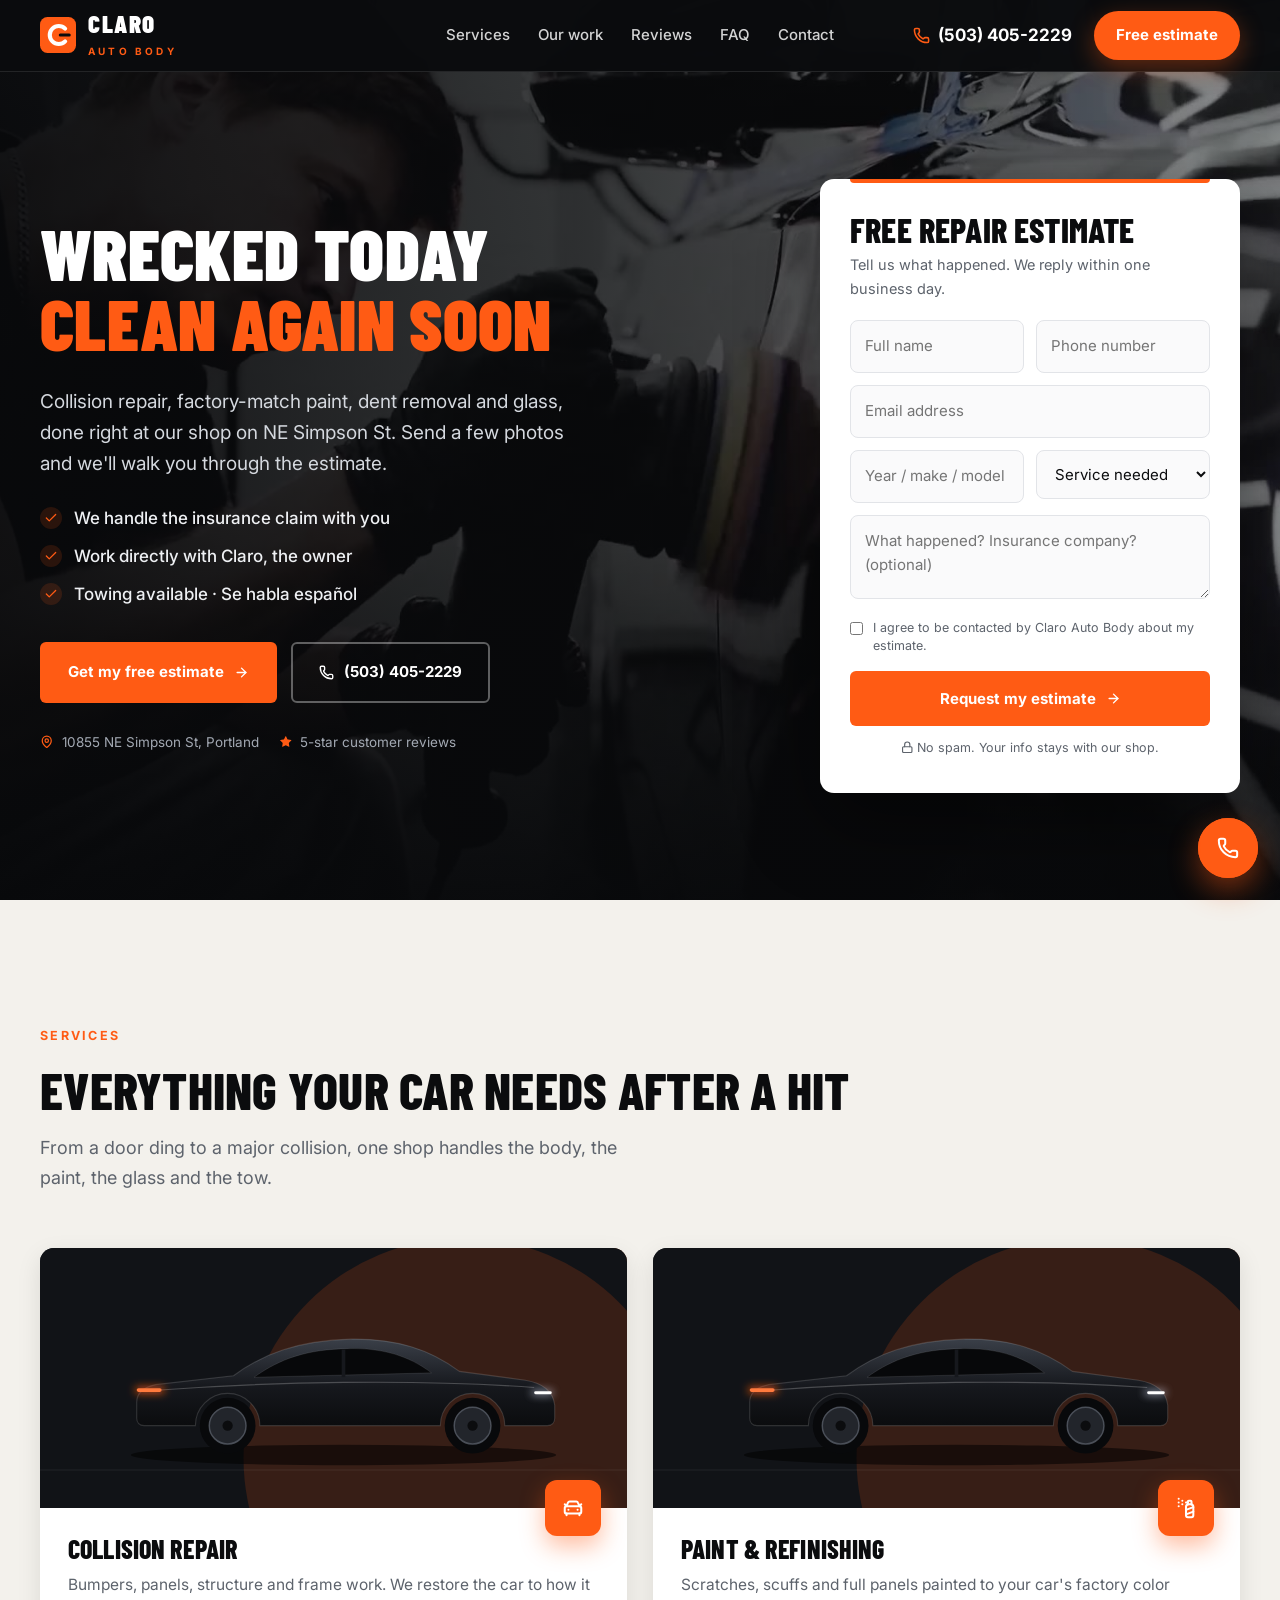
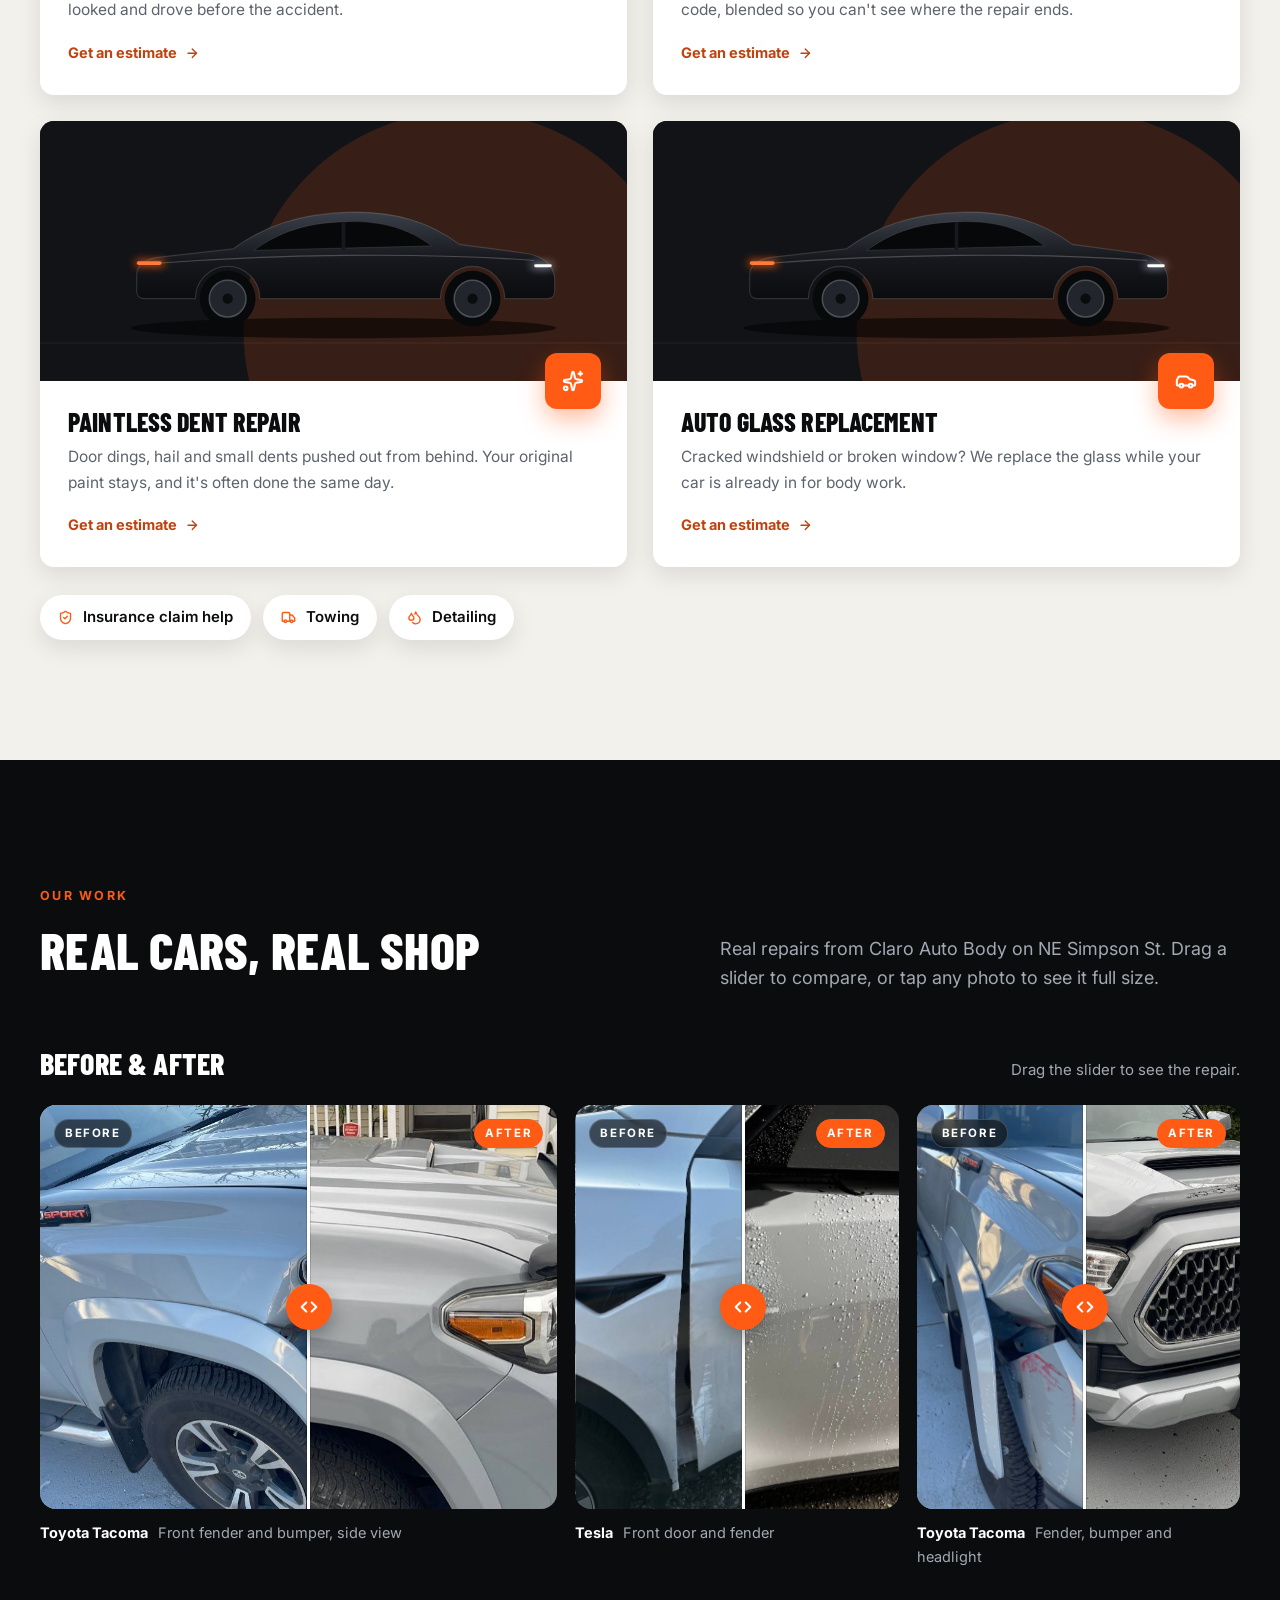
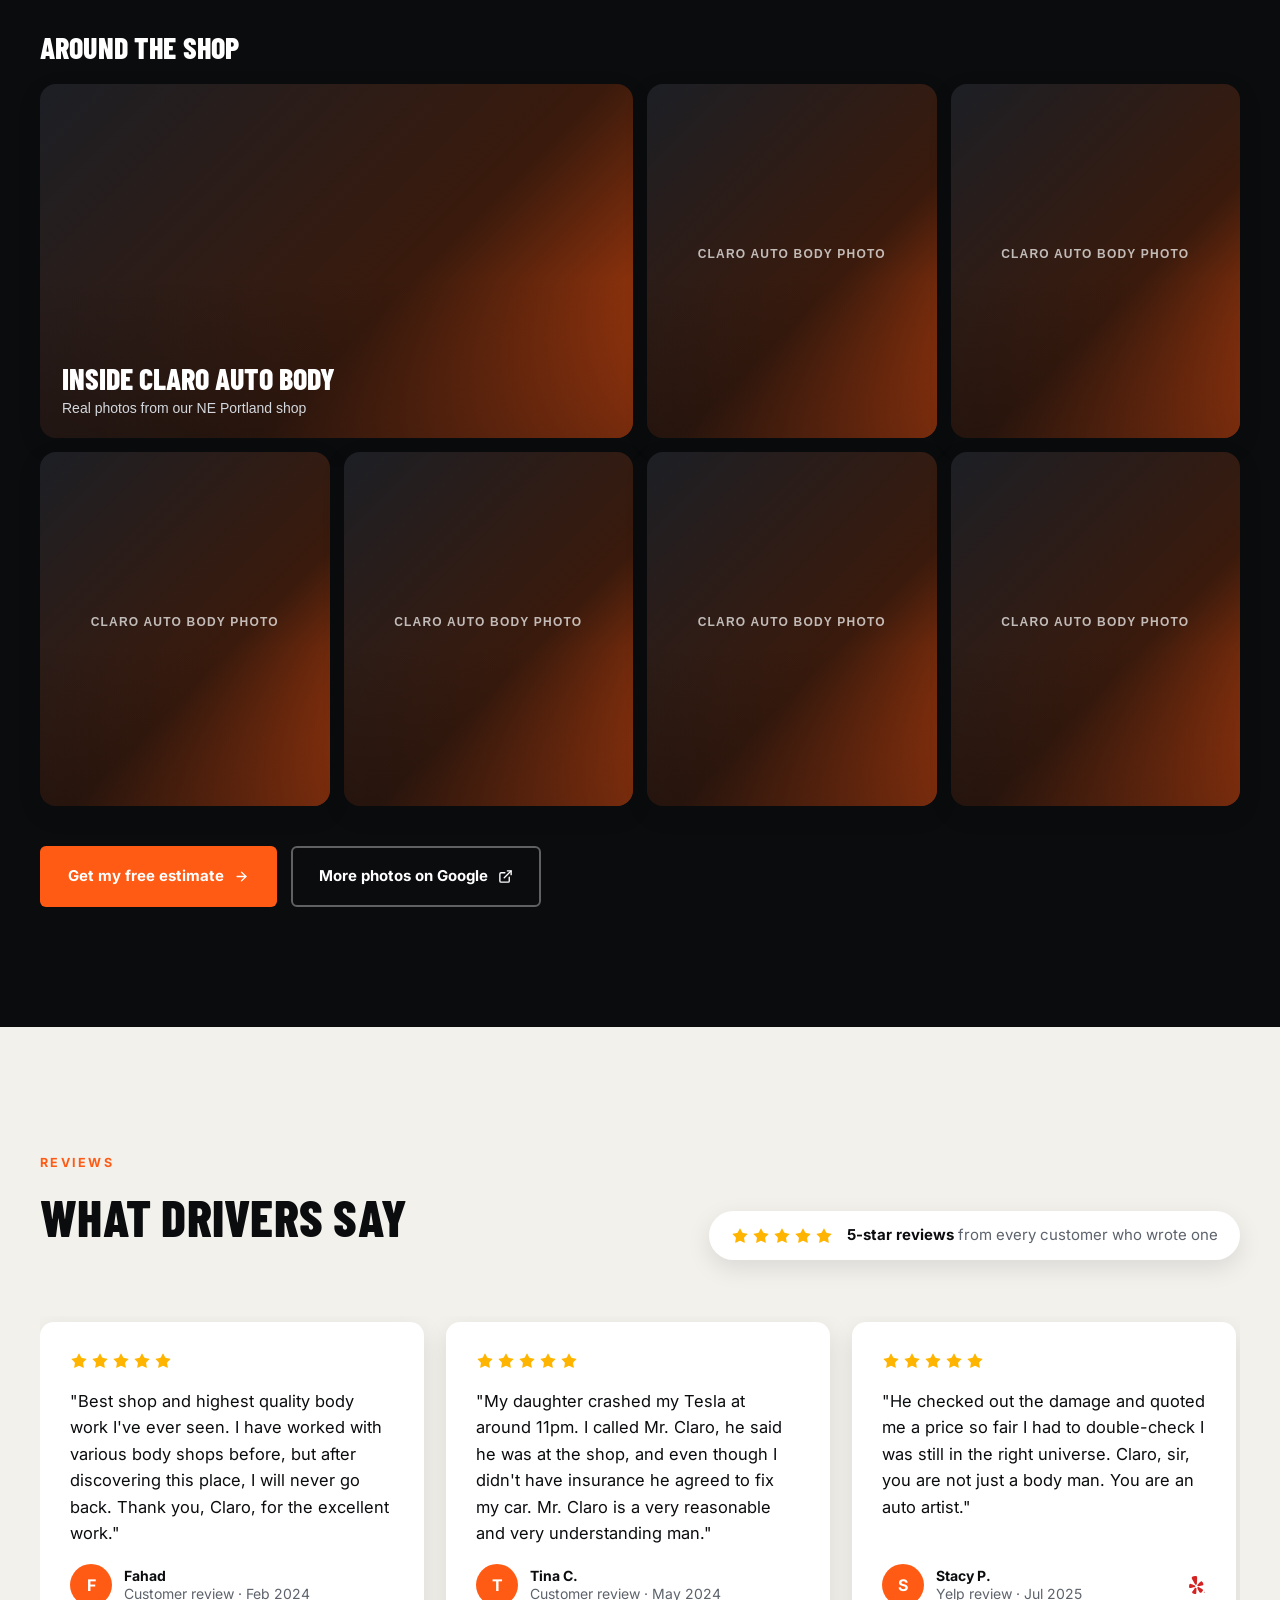
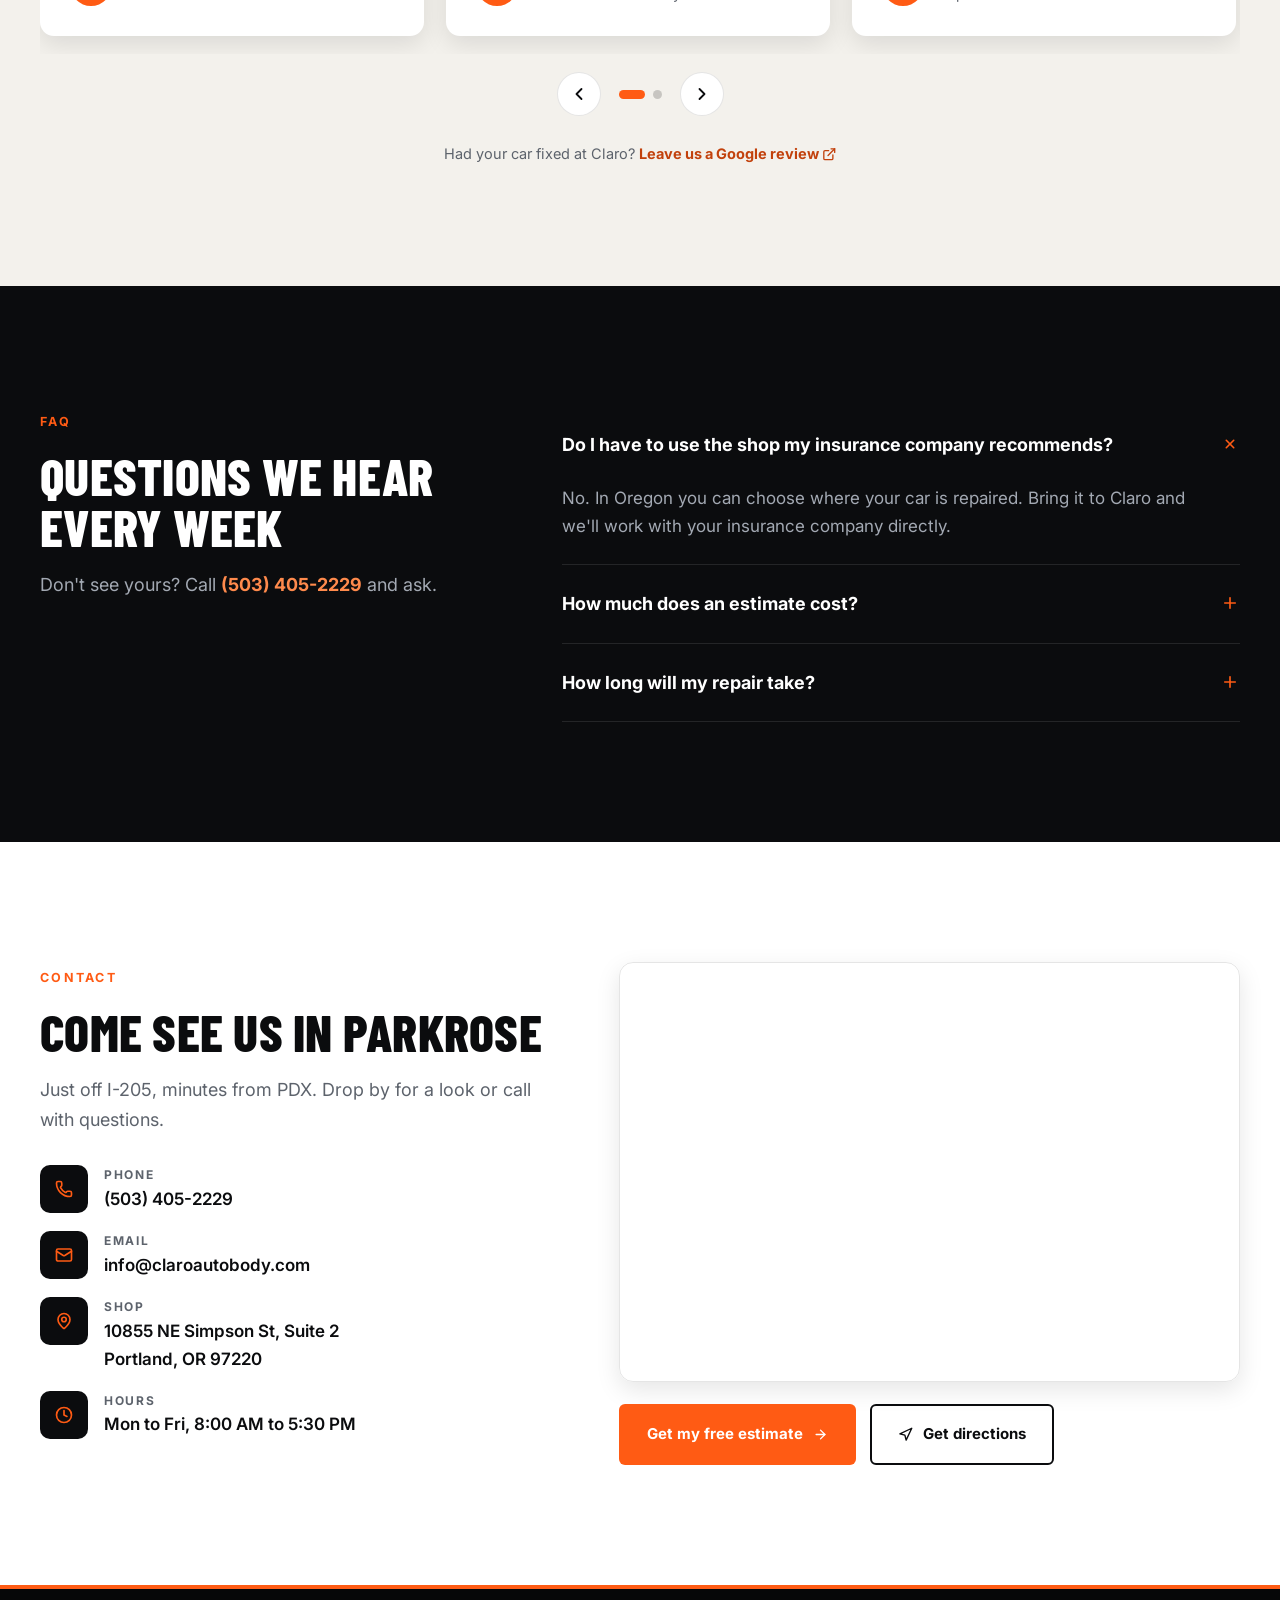
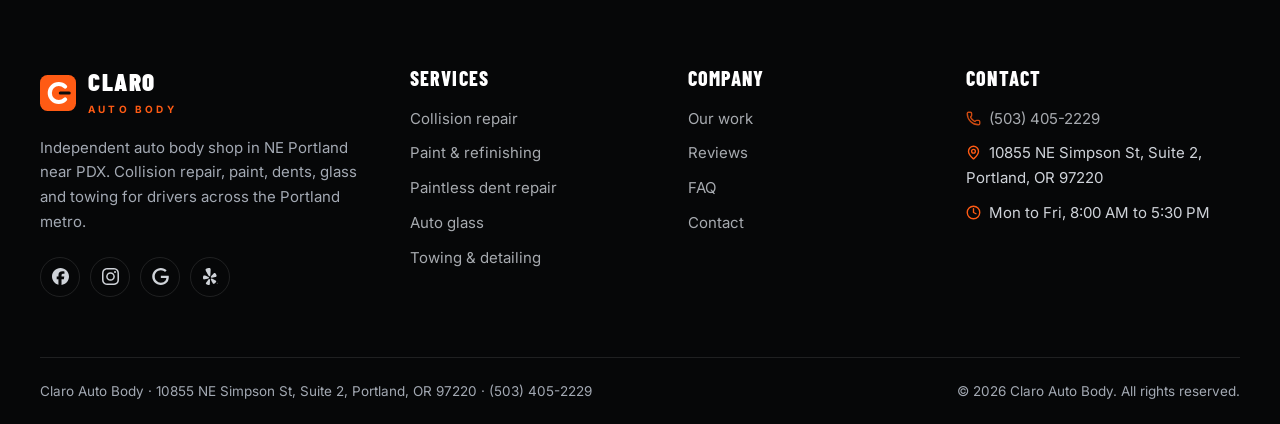
==== commit c08d6502: "Stop phone browsers from auto-darkening the site Some Android browsers (Chrome auto dark, Samsung In" ====
--- a/index.html
+++ b/index.html
@@ -3,6 +3,8 @@
 <head>
 <meta charset="UTF-8">
 <meta name="viewport" content="width=device-width, initial-scale=1">
+<!-- Stops phone browsers (Chrome auto dark, Samsung Internet dark mode) from recoloring the design -->
+<meta name="color-scheme" content="light only">
 <title>Claro Auto Body | Collision Repair &amp; Paint, Portland OR</title>
 <meta name="description" content="Auto body shop in NE Portland near PDX. Collision repair, paint, dent removal, auto glass and towing. Free estimates, all insurance. Call (503) 405-2229.">
 <meta name="robots" content="index, follow, max-image-preview:large">
--- a/css/base.css
+++ b/css/base.css
@@ -1,6 +1,7 @@
 /* Claro Auto Body | Design tokens, reset, typography, utilities */
 
 :root{
+  color-scheme:light only;
   --ink:#0B0C0E;
   --primary:#121418;
   --primary-2:#1C1F25;
--- a/css/responsive.css
+++ b/css/responsive.css
@@ -37,9 +37,19 @@
   .nav__actions .navphone,.nav__actions .pill{display:none}
   .burger{display:block}
   nav{height:64px}
-  .hero{padding-top:64px}
-  .hero > .wrap{padding-top:40px;padding-bottom:48px}
-  .hero h1{font-size:44px}
+  /* Mobile hero: video fills the first screen, copy sits centered at the bottom, form follows below */
+  .hero{padding-top:64px;background:var(--ink)}
+  .hero-bg,.hero-scrim{bottom:auto;height:100svh}
+  .hero-scrim{background:linear-gradient(180deg,rgba(11,12,14,.35) 0%,rgba(11,12,14,.2) 30%,rgba(11,12,14,.78) 62%,var(--ink) 100%)}
+  .hero > .wrap{padding-top:0;padding-bottom:40px;gap:36px}
+  .hero-copy{min-height:calc(100svh - 64px);display:flex;flex-direction:column;justify-content:flex-end;align-items:center;text-align:center;padding-bottom:28px}
+  .hero h1{font-size:clamp(34px,10vw,44px);line-height:.98}
+  .hero-sub{font-size:16.5px;line-height:1.55;margin:16px auto 26px;max-width:34ch}
+  .hero-list,.hero-trust,.hero-ctas .btn-ghost{display:none}
+  .hero-ctas{width:100%}
+  .float-call{opacity:0;transform:translateY(16px) scale(.9);pointer-events:none;transition:opacity .3s,transform .3s}
+  .float-call.is-visible{opacity:1;transform:none;pointer-events:auto}
+  .hero-ctas .btn-primary{width:100%;justify-content:center;padding:19px 24px;font-size:16.5px;border-radius:14px;box-shadow:0 10px 30px rgba(255,91,20,.45)}
   .h2{font-size:34px}
   .svc-grid,.fcols{grid-template-columns:1fr}
   .reviews__track{grid-auto-columns:86%;gap:14px}
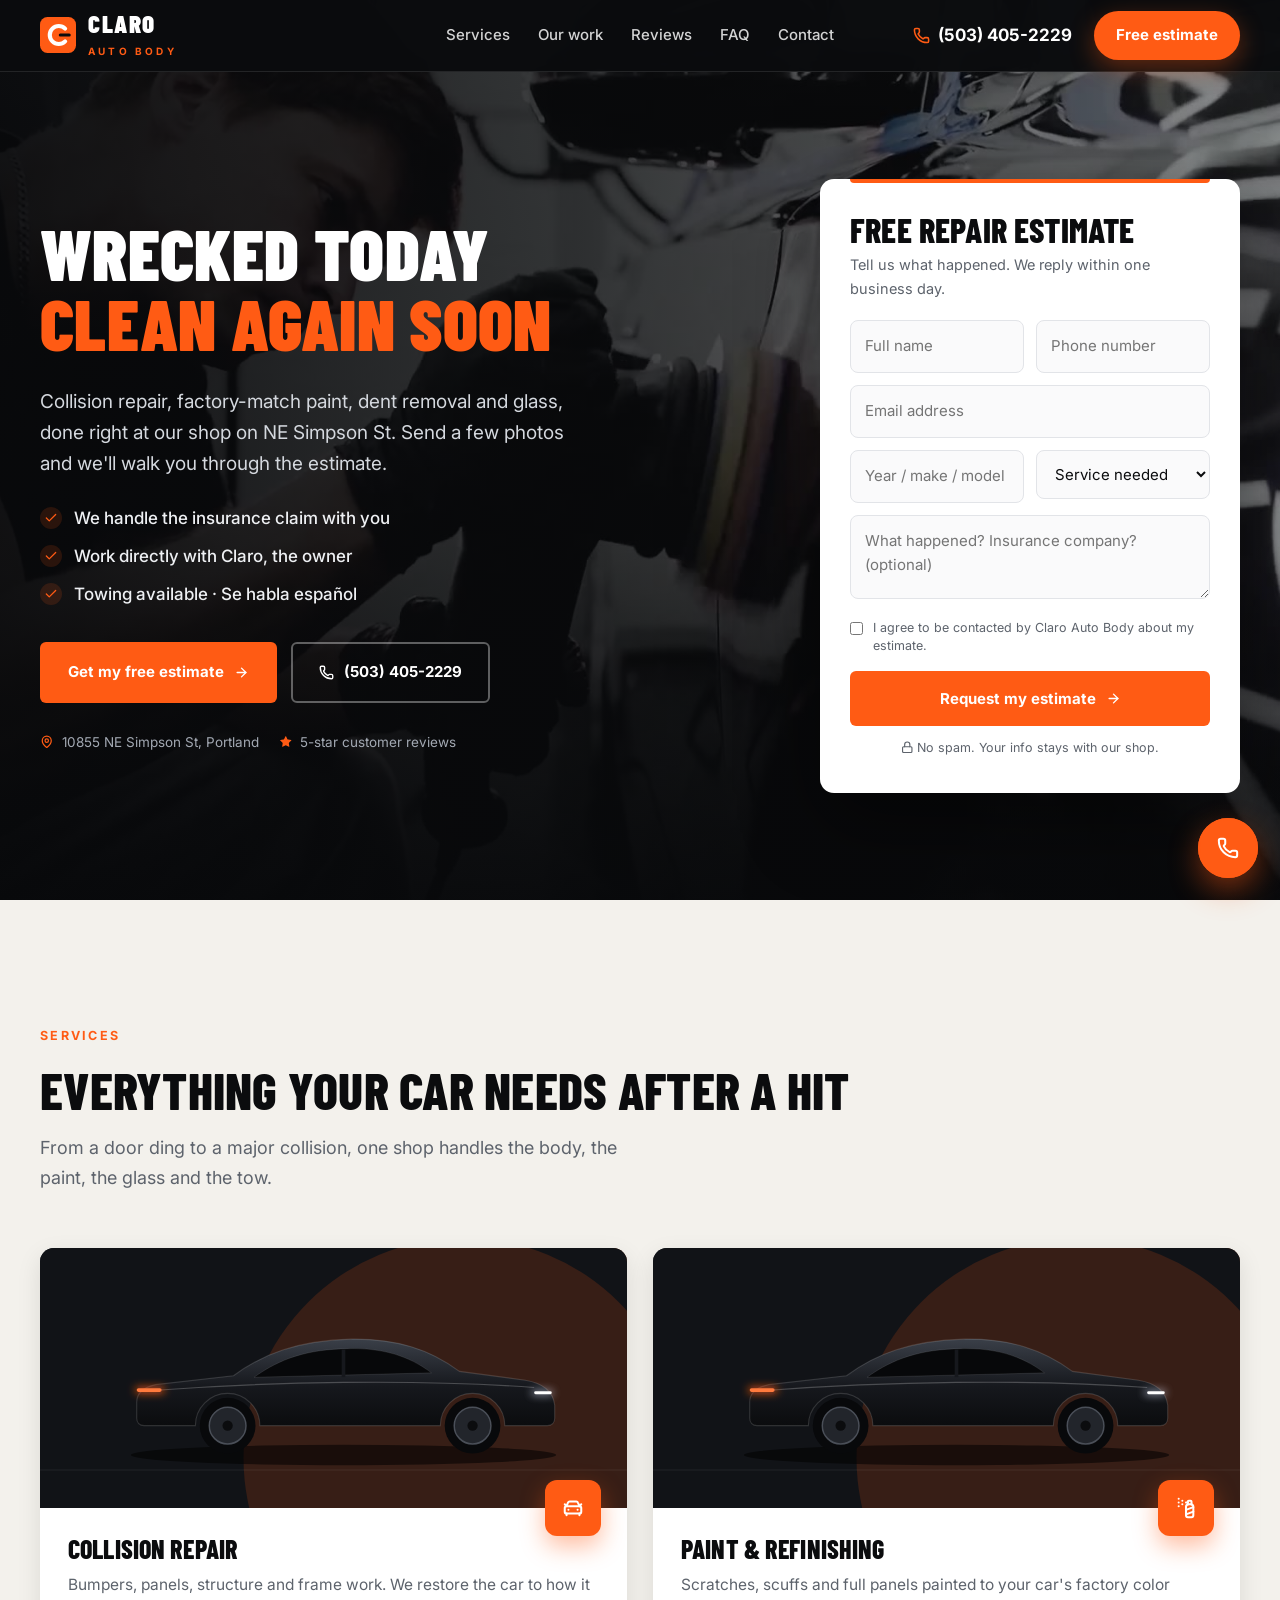
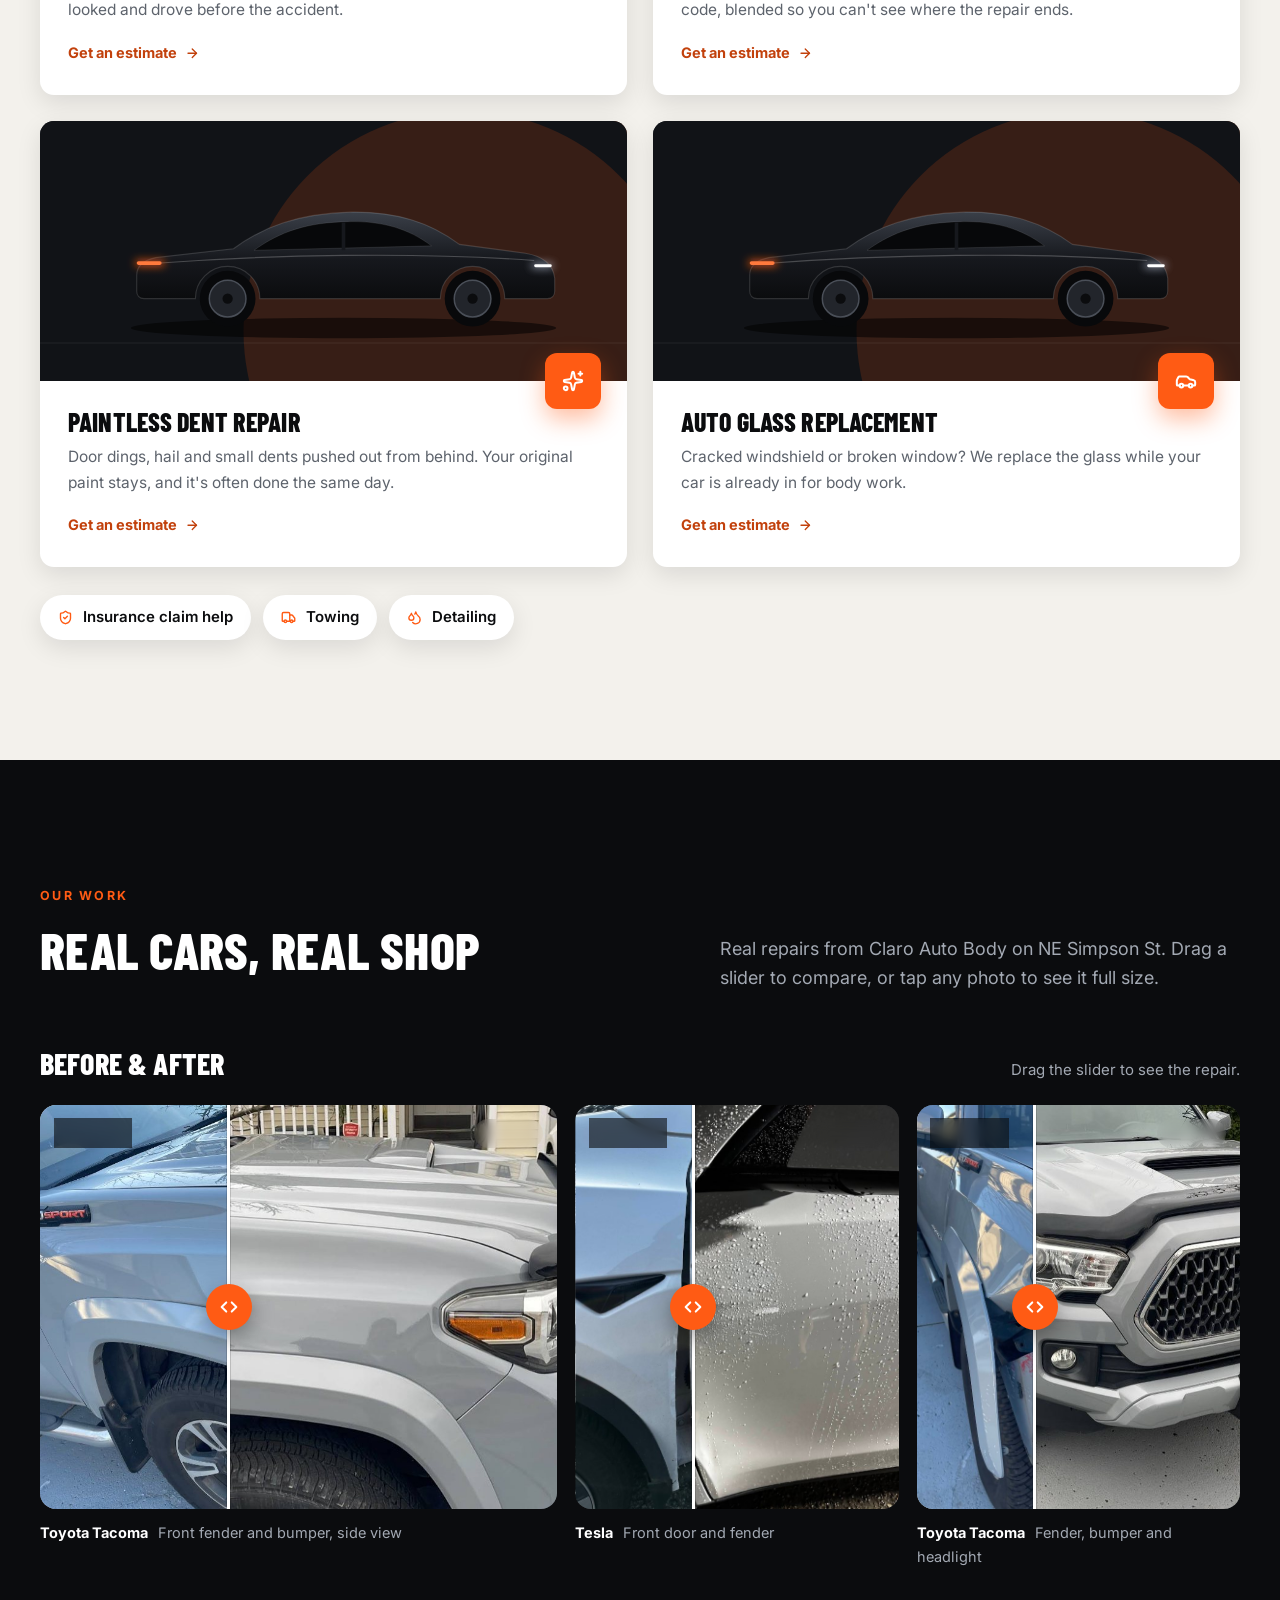
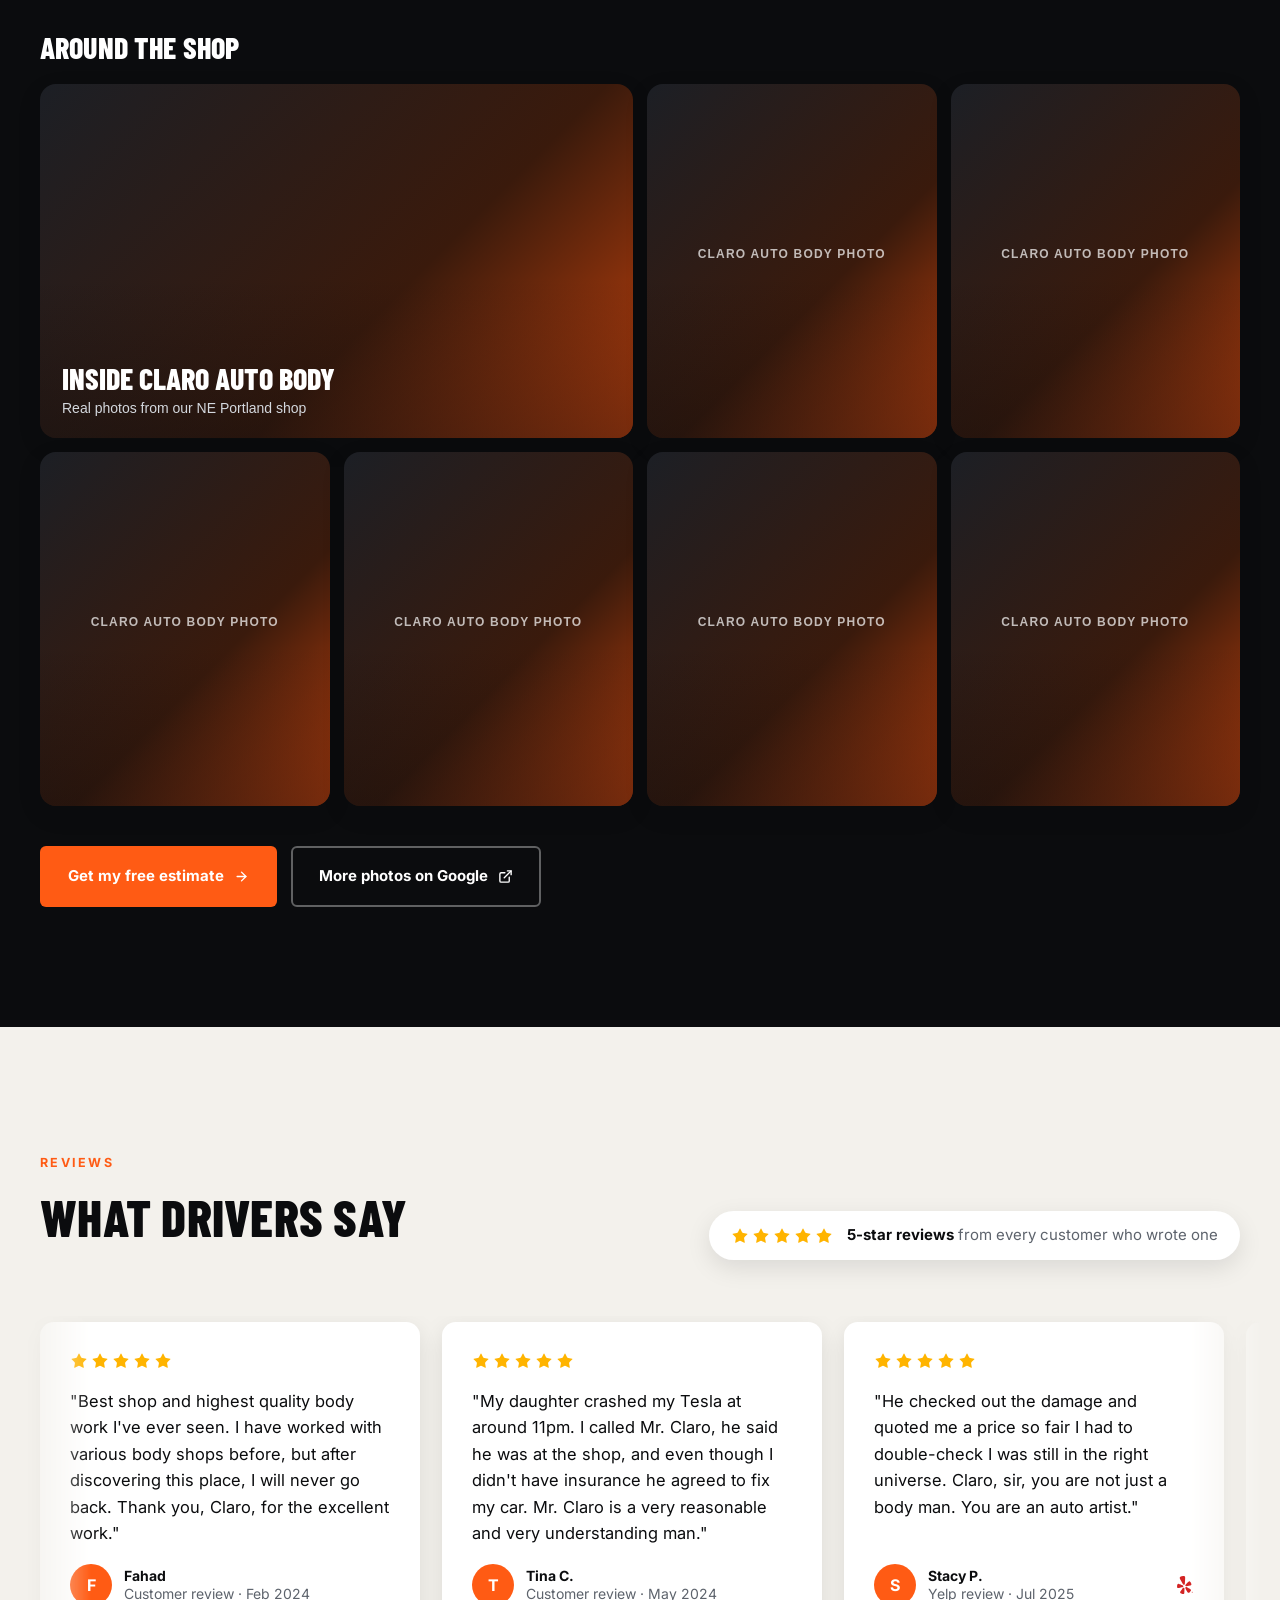
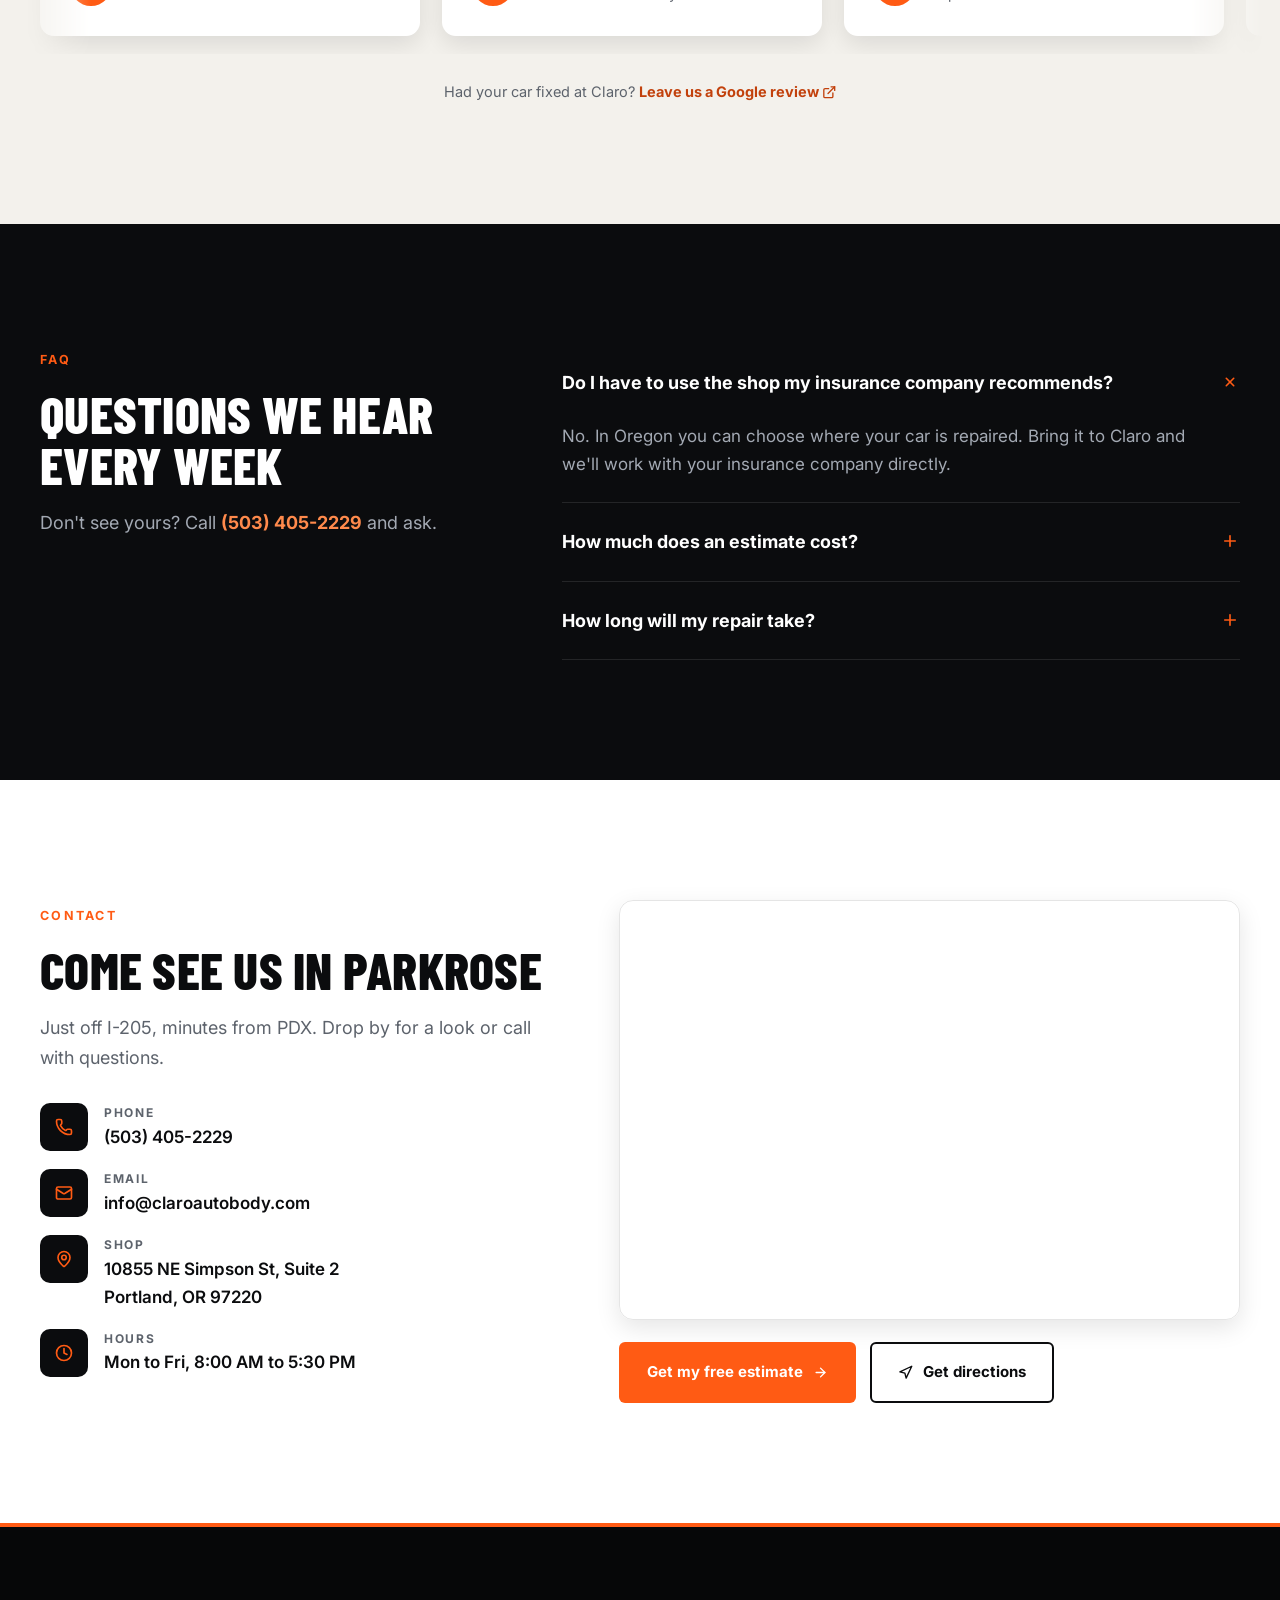
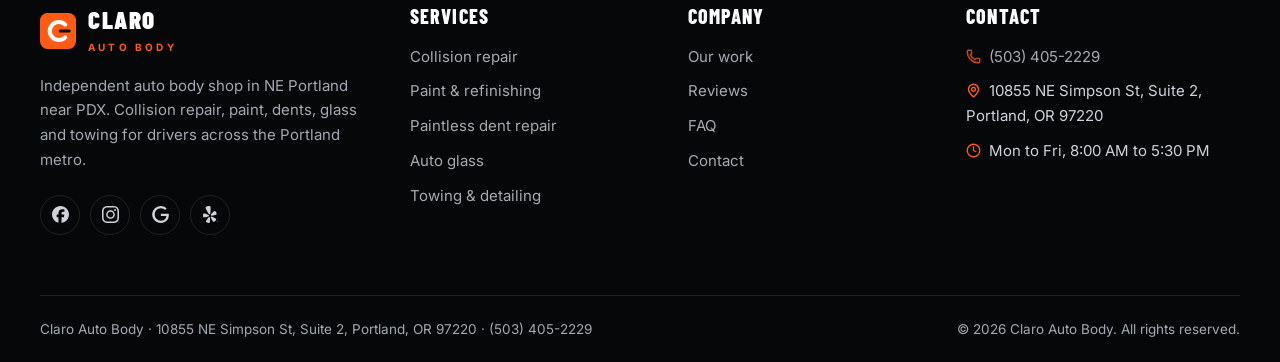
==== commit cf8e8b96: "Reviews: continuous loop instead of slide-and-rewind carousel Cards are duplicated once and the row " ====
--- a/index.html
+++ b/index.html
@@ -534,7 +534,7 @@
   <div class="lightbox__thumbs" id="lbThumbs"></div>
 </div>
 
-<!-- TESTIMONIALS: auto-playing carousel, driven by js/modules/reviews.js -->
+<!-- TESTIMONIALS: continuous loop, driven by js/modules/reviews.js -->
 <section class="testi pad" id="reviews">
   <div class="wrap">
     <div class="section-head">
@@ -548,7 +548,7 @@
       </div>
     </div>
     <div class="reviews reveal" aria-roledescription="carousel" aria-label="Customer reviews">
-      <div class="reviews__track" id="reviewsTrack" tabindex="0">
+      <div class="reviews__track" id="reviewsTrack">
         <article class="t-card">
           <div class="stars" role="img" aria-label="5 out of 5 stars"><i class="ico fill"><svg aria-hidden="true"><use href="#i-star"/></svg></i><i class="ico fill"><svg aria-hidden="true"><use href="#i-star"/></svg></i><i class="ico fill"><svg aria-hidden="true"><use href="#i-star"/></svg></i><i class="ico fill"><svg aria-hidden="true"><use href="#i-star"/></svg></i><i class="ico fill"><svg aria-hidden="true"><use href="#i-star"/></svg></i></div>
           <blockquote>"Best shop and highest quality body work I've ever seen. I have worked with various body shops before, but after discovering this place, I will never go back. Thank you, Claro, for the excellent work."</blockquote>
@@ -570,11 +570,6 @@
           <div class="t-who"><span class="t-person"><span class="avatar">Y</span><span><b>Yousif A.</b><br>Customer review · Apr 2024</span></span></div>
         </article>
       </div>
-      <div class="reviews__controls">
-        <button class="reviews__arrow" type="button" id="reviewsPrev" aria-label="Previous review"><i class="ico"><svg aria-hidden="true"><use href="#i-chevron-left"/></svg></i></button>
-        <div class="reviews__dots" id="reviewsDots"></div>
-        <button class="reviews__arrow" type="button" id="reviewsNext" aria-label="Next review"><i class="ico"><svg aria-hidden="true"><use href="#i-chevron-right"/></svg></i></button>
-      </div>
     </div>
     <p class="review-cta reveal">Had your car fixed at Claro? <a href="https://maps.app.goo.gl/arpbg7eEW6X36jFZ7" target="_blank" rel="noopener">Leave us a Google review <i class="ico"><svg aria-hidden="true"><use href="#i-external-link"/></svg></i></a></p>
   </div>
--- a/css/sections.css
+++ b/css/sections.css
@@ -82,23 +82,19 @@
 .stars{display:inline-flex;gap:3px;color:#FFB400;font-size:18px}
 .rating-pill{display:inline-flex;align-items:center;gap:14px;background:#fff;border-radius:40px;padding:12px 22px;box-shadow:var(--shadow-sm);font-size:15px;color:var(--muted)}
 .rating-pill b{color:var(--ink)}
-.reviews{position:relative}
-.reviews__track{display:grid;grid-auto-flow:column;grid-auto-columns:calc((100% - 44px) / 3);gap:22px;overflow-x:auto;scroll-snap-type:x mandatory;scroll-behavior:smooth;scrollbar-width:none;padding:6px 2px 18px}
-.reviews__track::-webkit-scrollbar{display:none}
-.reviews__track:focus-visible{outline:3px solid var(--accent);outline-offset:4px;border-radius:14px}
-.t-card{scroll-snap-align:start;background:#fff;border-radius:14px;padding:30px;box-shadow:var(--shadow-sm);display:flex;flex-direction:column;gap:18px}
+.reviews{position:relative;overflow:hidden;margin:0 -24px;padding:6px 0 18px;-webkit-mask-image:linear-gradient(90deg,transparent,#000 6%,#000 94%,transparent);mask-image:linear-gradient(90deg,transparent,#000 6%,#000 94%,transparent)}
+.reviews__track{--gap:22px;display:flex;align-items:stretch;gap:var(--gap);width:max-content;padding:0 24px}
+.reviews__track.is-looping{animation:reviewsLoop var(--duration,40s) linear infinite}
+.reviews:hover .reviews__track,.reviews:focus-within .reviews__track{animation-play-state:paused}
+@keyframes reviewsLoop{to{transform:translateX(calc(-50% - var(--gap) / 2))}}
+.t-card{flex:none;width:380px;background:#fff;border-radius:14px;padding:30px;box-shadow:var(--shadow-sm);display:flex;flex-direction:column;gap:18px}
 .t-card blockquote{font-size:16.5px;line-height:1.6;flex:1}
 .t-person{display:flex;gap:12px;align-items:center;line-height:1.35}
 .avatar{width:42px;height:42px;border-radius:50%;background:var(--accent);color:#fff;display:grid;place-items:center;font-weight:700;font-size:16px;flex:none}
 .t-who{display:flex;justify-content:space-between;align-items:center;font-size:14px;color:var(--muted)}
 .t-who b{color:var(--ink)}
 .t-who i{font-size:18px}
-.reviews__controls{display:flex;align-items:center;justify-content:center;gap:18px;margin-top:18px}
-.reviews__arrow{width:44px;height:44px;border-radius:50%;border:1.5px solid var(--line);background:#fff;color:var(--ink);font-size:20px;display:grid;place-items:center;cursor:pointer;transition:background .2s,color .2s,border-color .2s}
-.reviews__arrow:hover{background:var(--accent);border-color:var(--accent);color:#fff}
-.reviews__dots{display:flex;gap:8px}
-.reviews__dot{width:9px;height:9px;border-radius:9px;border:0;padding:0;background:rgba(0,0,0,.18);cursor:pointer;transition:width .3s,background .3s}
-.reviews__dot.is-active{width:26px;background:var(--accent)}
+@media(prefers-reduced-motion:reduce){.reviews{overflow-x:auto}}
 .review-cta{margin-top:26px;font-size:14.5px;color:var(--muted);text-align:center}
 .review-cta a{color:var(--accent-dk);font-weight:700}
 
--- a/css/responsive.css
+++ b/css/responsive.css
@@ -13,7 +13,6 @@
   .bento{grid-auto-rows:150px}
   .hero > .wrap,.contact .wrap,.faq-wrap{grid-template-columns:1fr}
   .hero .card-form{max-width:560px}
-  .reviews__track{grid-auto-columns:calc((100% - 22px) / 2)}
   .fcols{grid-template-columns:1fr 1fr}
 }
 @media(max-width:720px){
@@ -52,7 +51,8 @@
   .hero-ctas .btn-primary{width:100%;justify-content:center;padding:19px 24px;font-size:16.5px;border-radius:14px;box-shadow:0 10px 30px rgba(255,91,20,.45)}
   .h2{font-size:34px}
   .svc-grid,.fcols{grid-template-columns:1fr}
-  .reviews__track{grid-auto-columns:86%;gap:14px}
+  .reviews__track{--gap:14px}
+  .t-card{width:290px;padding:24px}
   .rating-pill{font-size:13.5px;padding:10px 16px;gap:10px}
   .rating-pill .stars{font-size:15px}
   .fgrid{grid-template-columns:1fr}
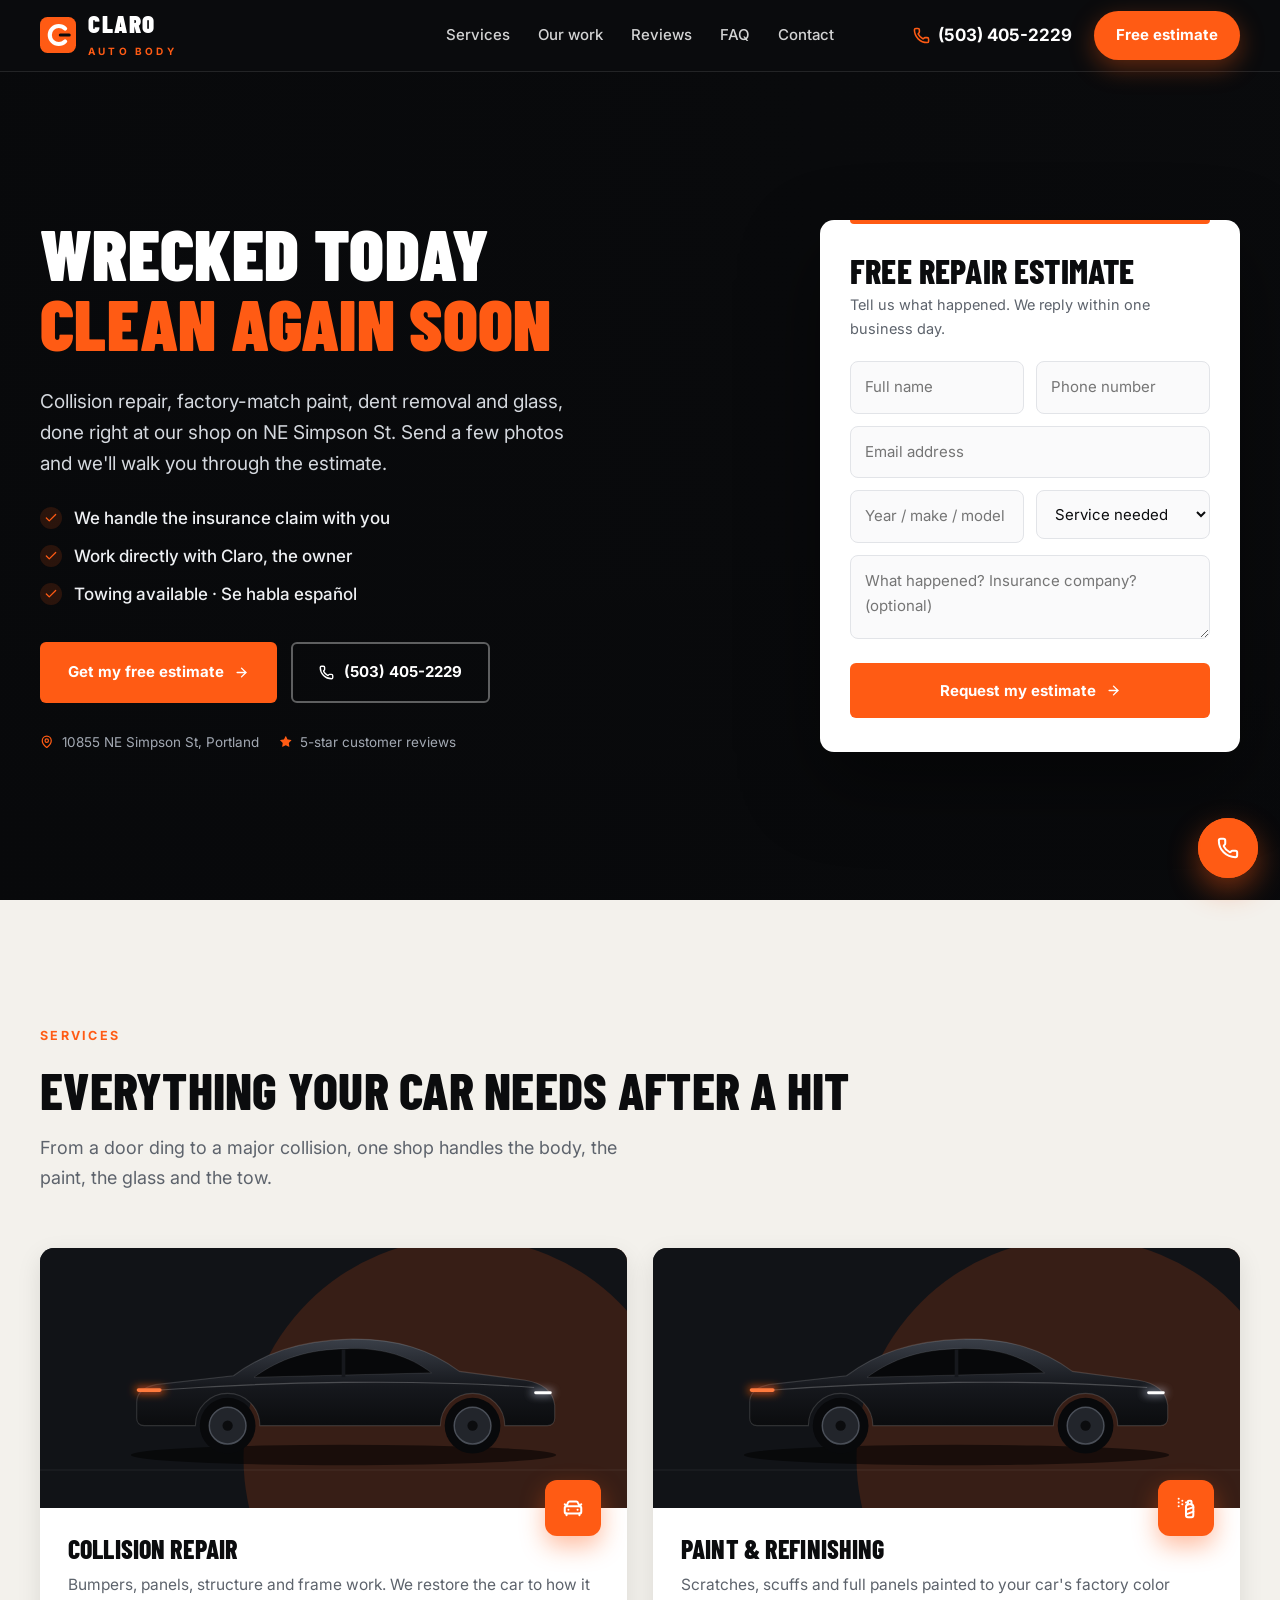
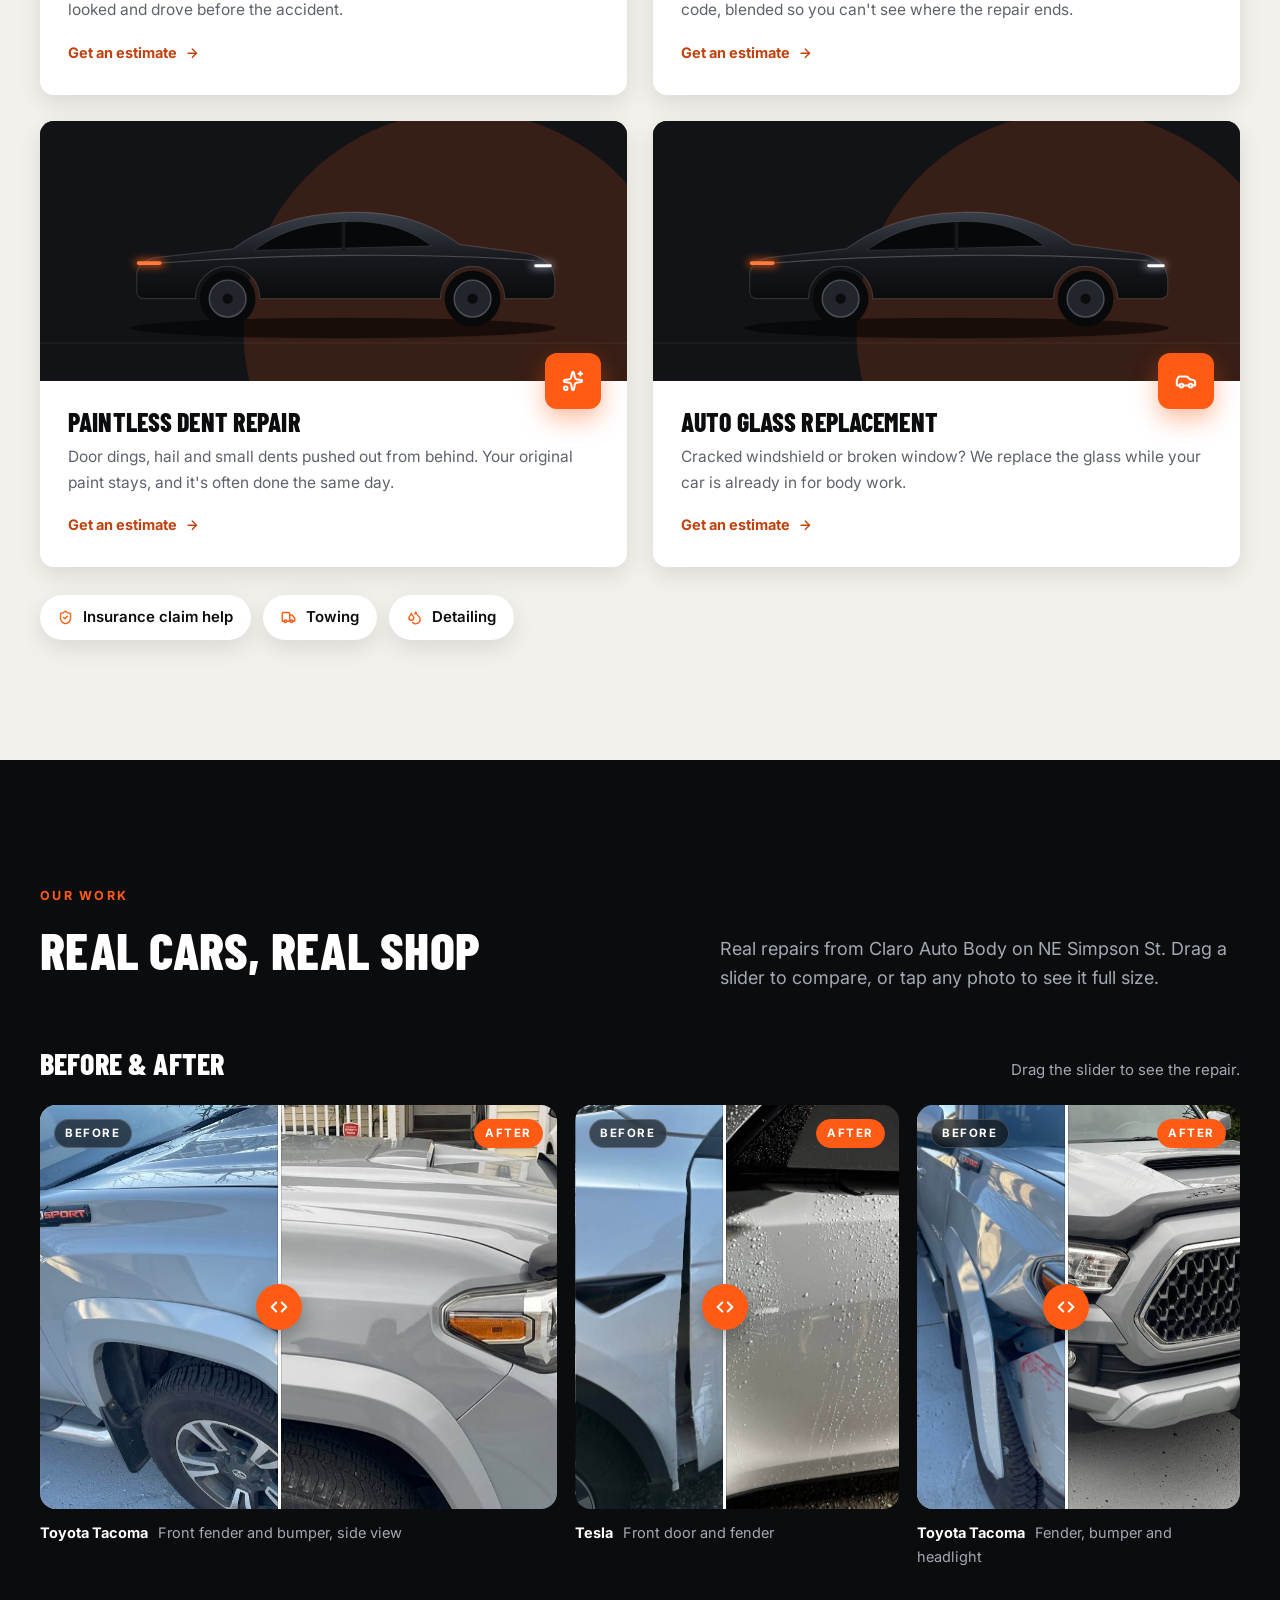
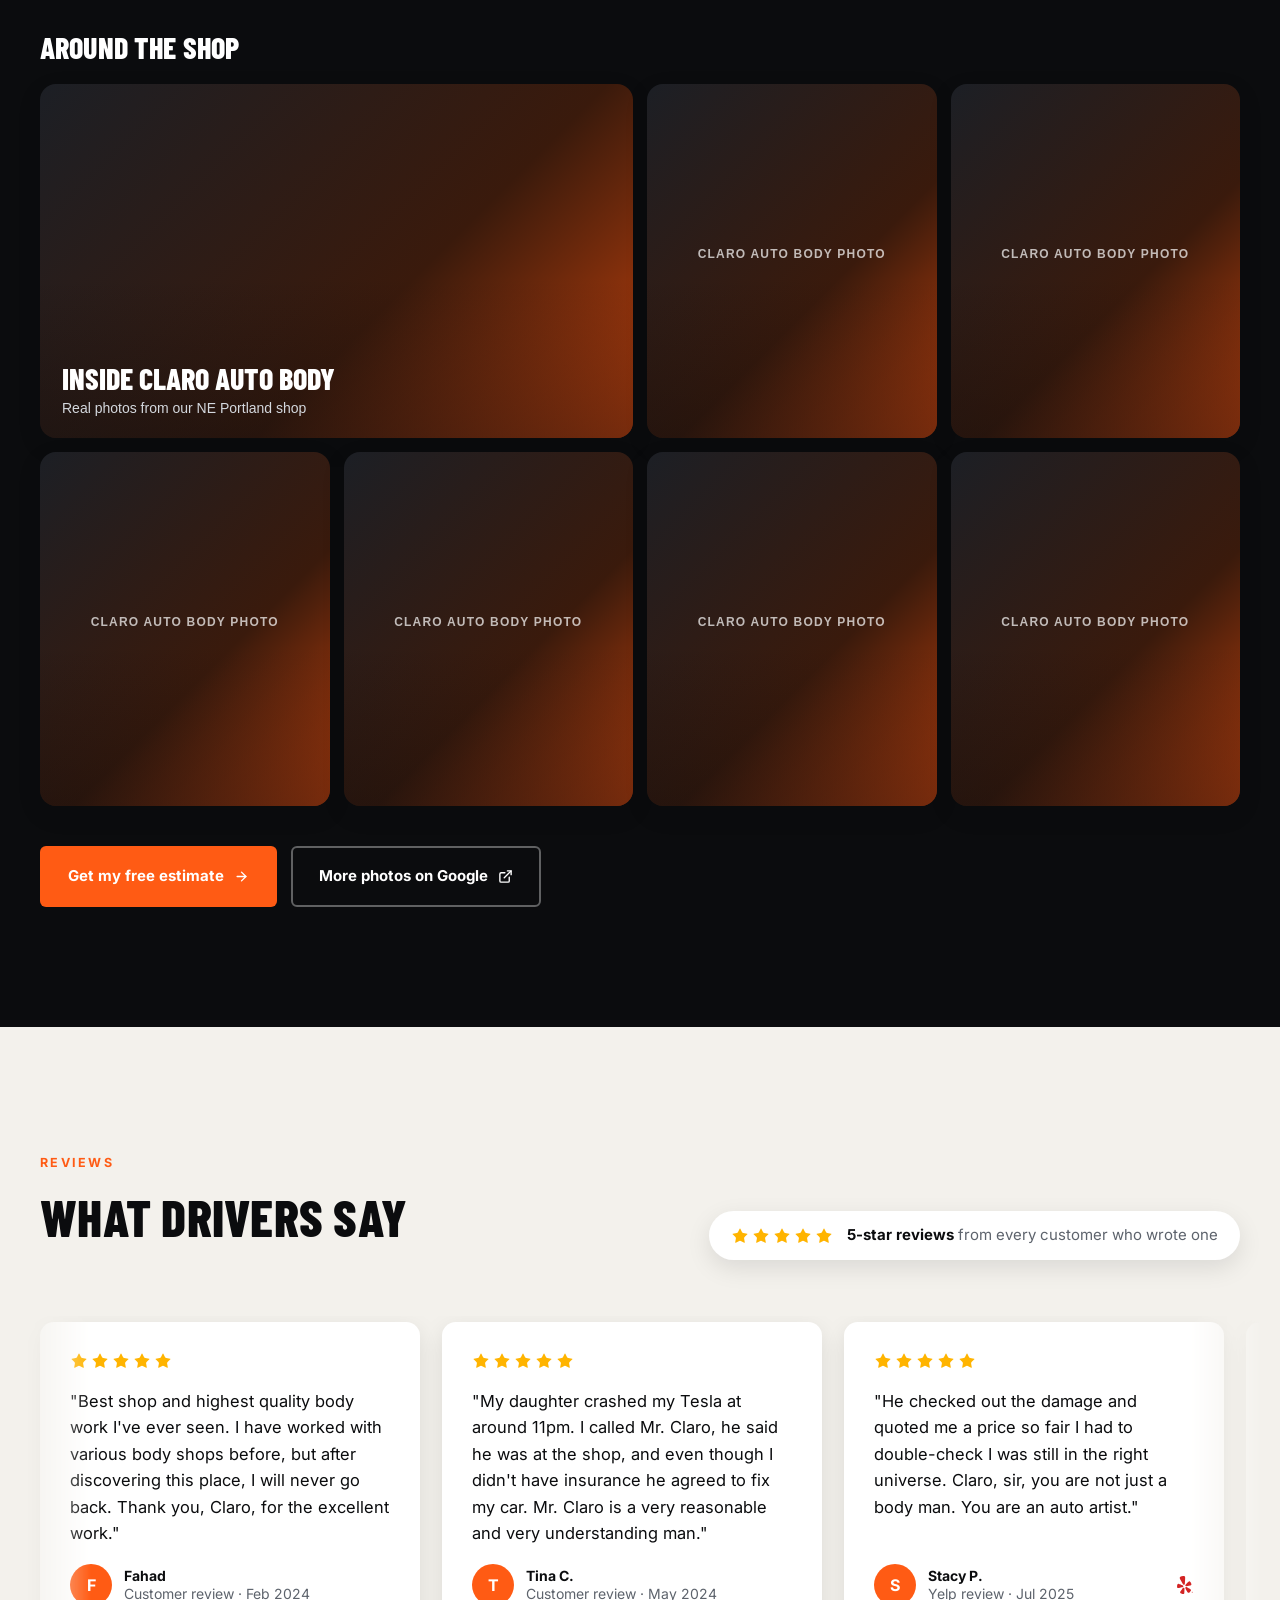
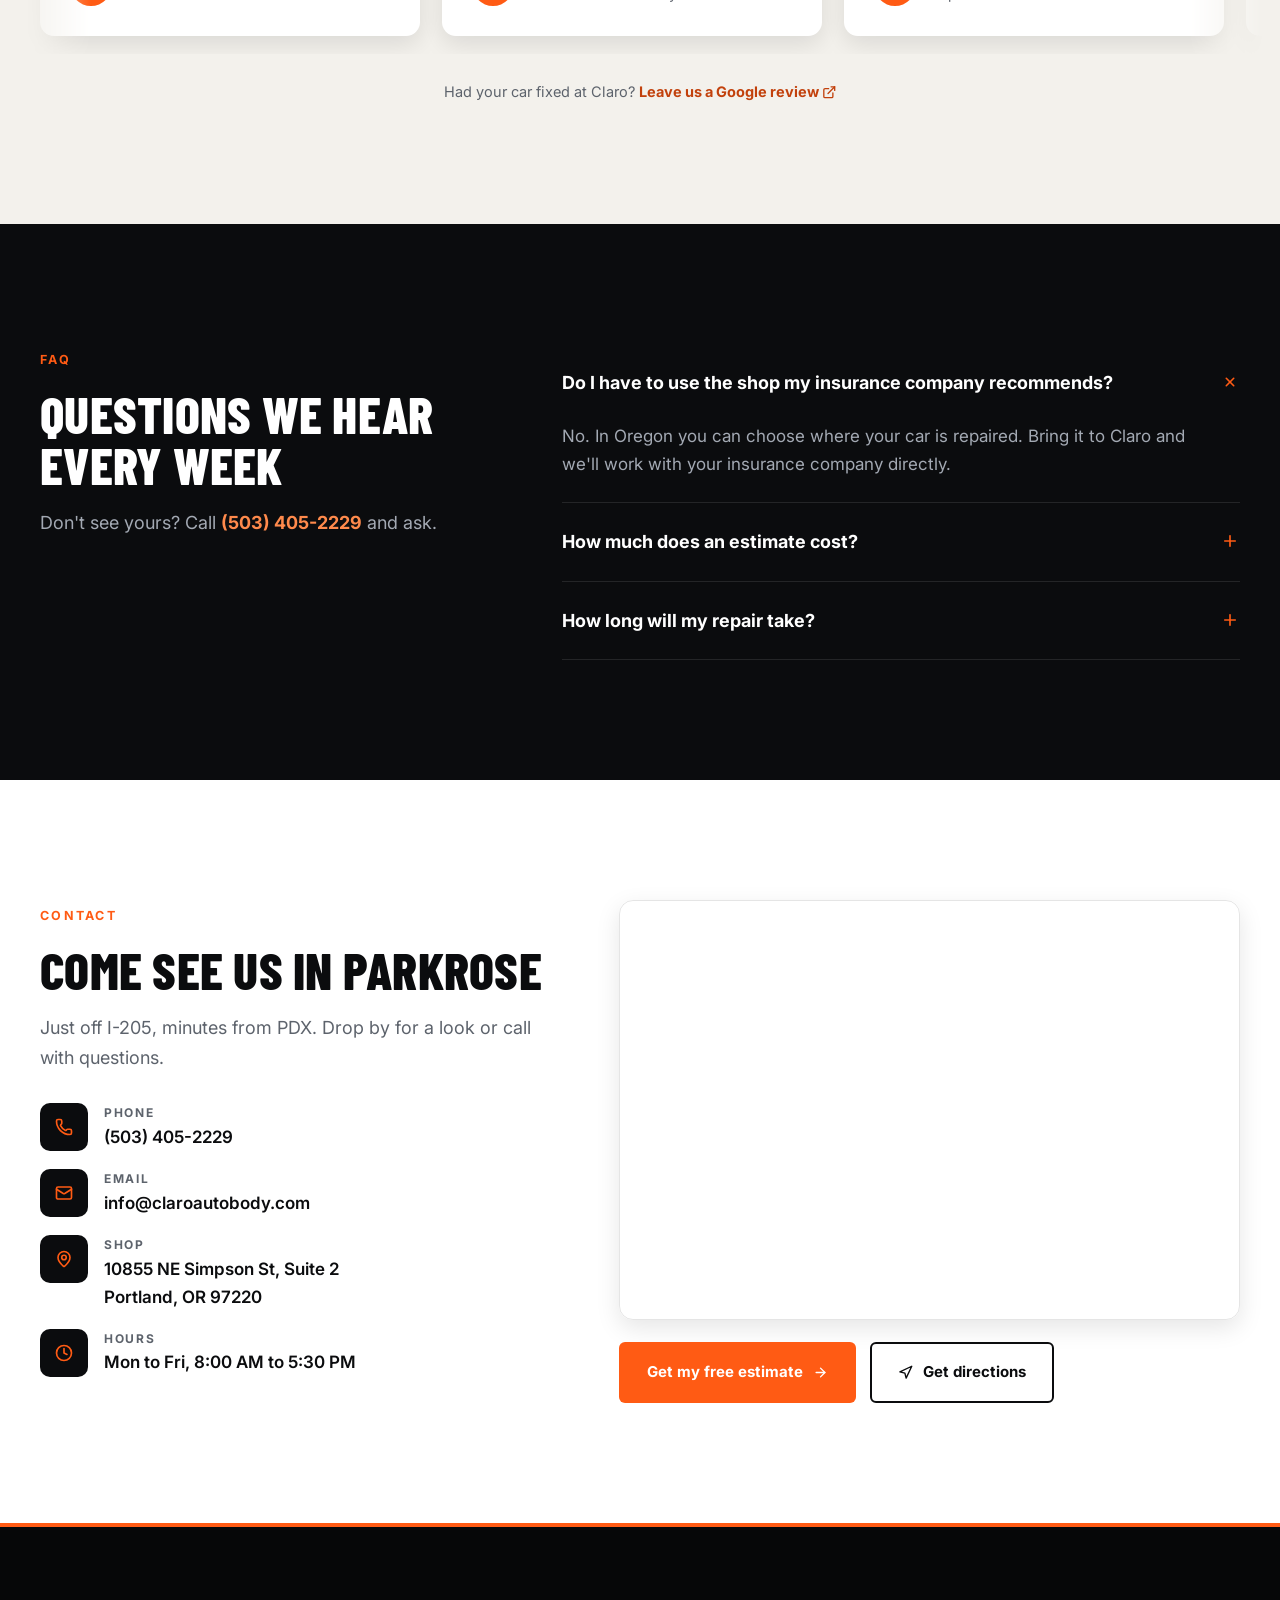
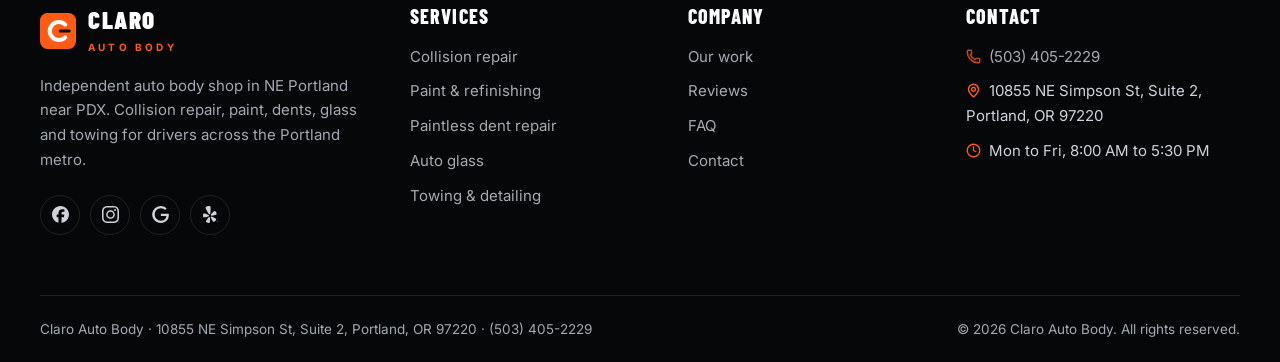
==== commit 1d6c8cb6: "Remove consent checkbox and no-spam note from estimate form Co-Authored-By: Claude Opus 5.5 <noreply" ====
--- a/index.html
+++ b/index.html
@@ -367,10 +367,8 @@
             </select>
           </div>
           <div class="field full"><textarea name="message" placeholder="What happened? Insurance company? (optional)" aria-label="Details"></textarea></div>
-          <label class="consent full"><input type="checkbox" name="consent" value="yes" required> I agree to be contacted by Claro Auto Body about my estimate.</label>
           <div class="full"><button type="submit" class="btn btn-primary">Request my estimate <i class="ico"><svg aria-hidden="true"><use href="#i-arrow-right"/></svg></i></button></div>
         </div>
-        <p class="form-note"><i class="ico"><svg aria-hidden="true"><use href="#i-lock"/></svg></i> No spam. Your info stays with our shop.</p>
       </form>
       <div class="form-success" id="formSuccess" hidden>
         <i class="ico"><svg aria-hidden="true"><use href="#i-circle-check"/></svg></i>
--- a/css/components.css
+++ b/css/components.css
@@ -10,10 +10,7 @@
 .field input,.field select,.field textarea{width:100%;font:inherit;font-size:15px;padding:13px 14px;border:1.5px solid #E2E4E8;border-radius:8px;background:#FAFAFB;color:var(--ink);transition:border-color .2s,background .2s}
 .field input:focus,.field select:focus,.field textarea:focus{outline:none;border-color:var(--accent);background:#fff}
 .field textarea{min-height:84px;resize:vertical}
-.consent{display:flex;gap:10px;align-items:flex-start;font-size:12.5px;color:var(--muted);line-height:1.45}
-.consent input{margin-top:3px;accent-color:var(--accent)}
 .card-form .btn{width:100%;justify-content:center;margin-top:4px}
-.form-note{font-size:12.5px;color:var(--muted);text-align:center;margin-top:12px}
 .form-success{text-align:center;padding:30px 10px}
 .form-success i{font-size:44px;color:var(--accent);margin-bottom:14px}
 .form-success h3{font-size:30px;margin-bottom:8px}
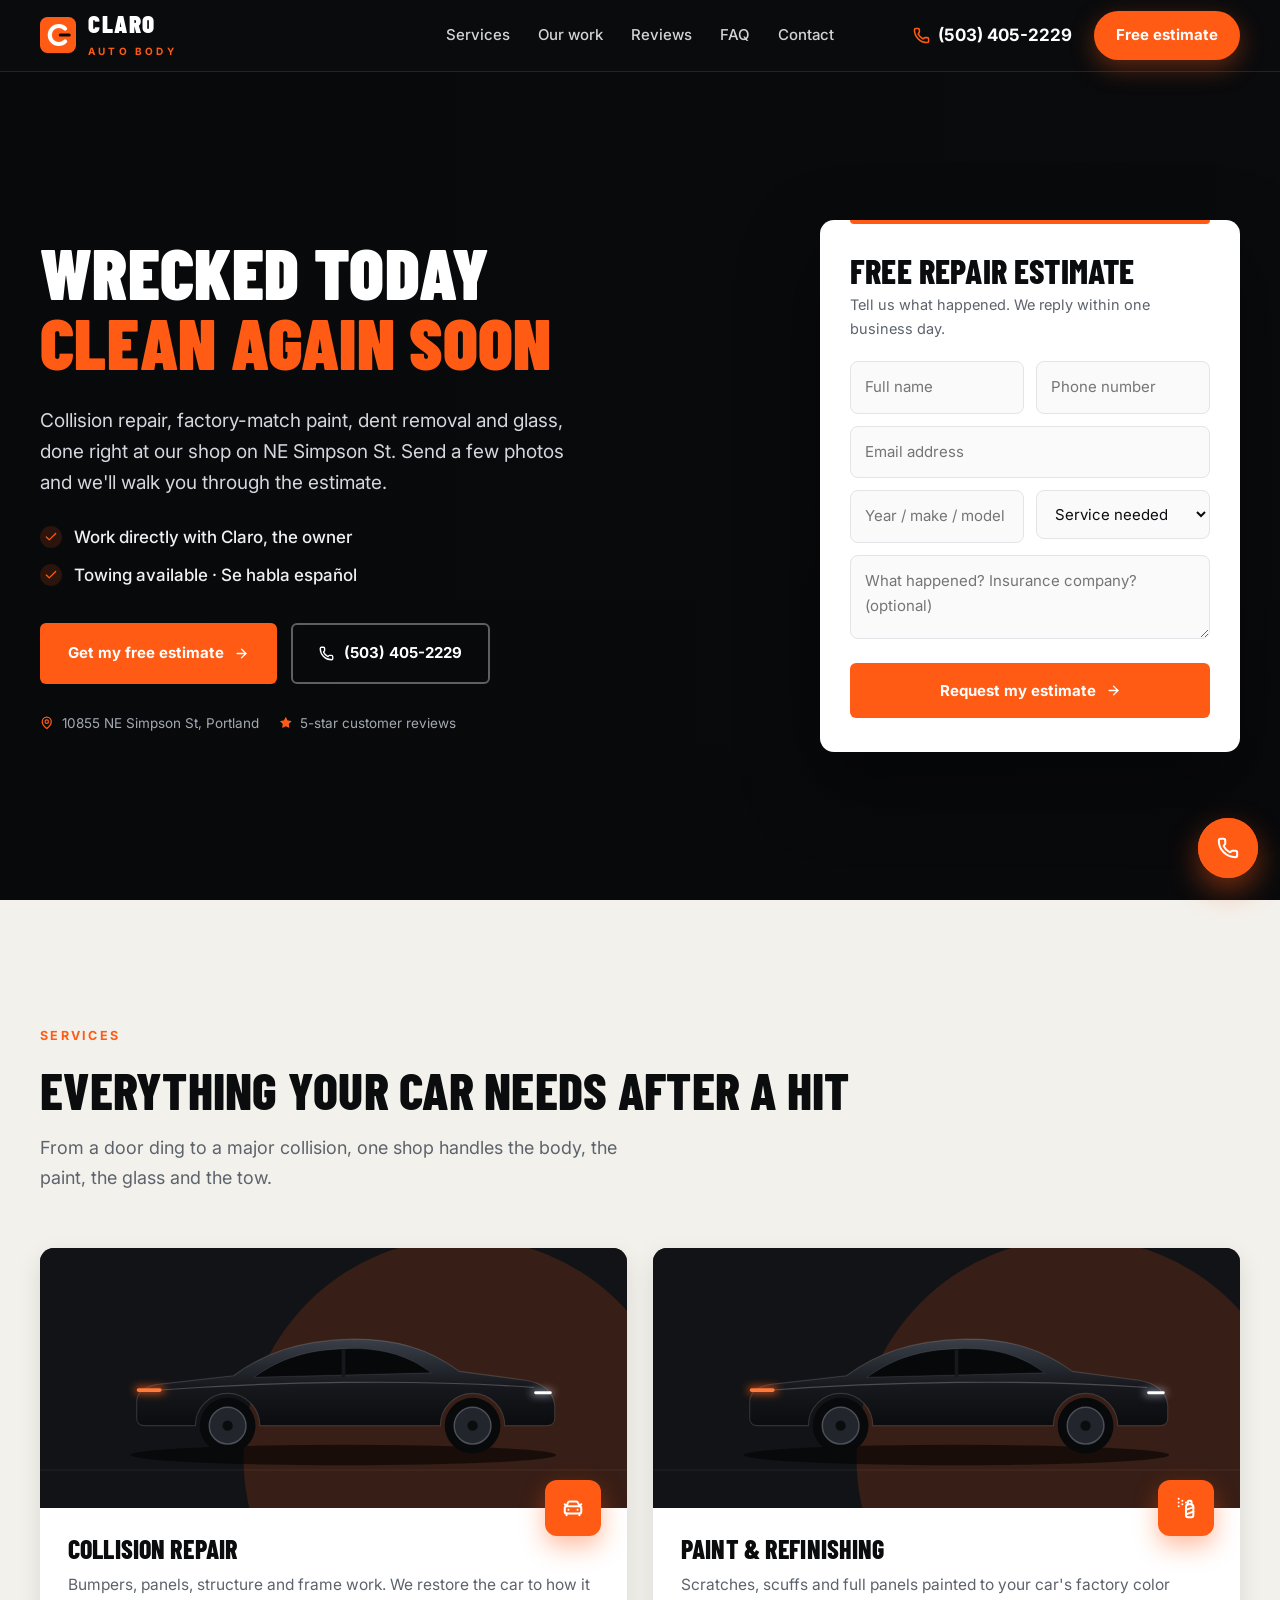
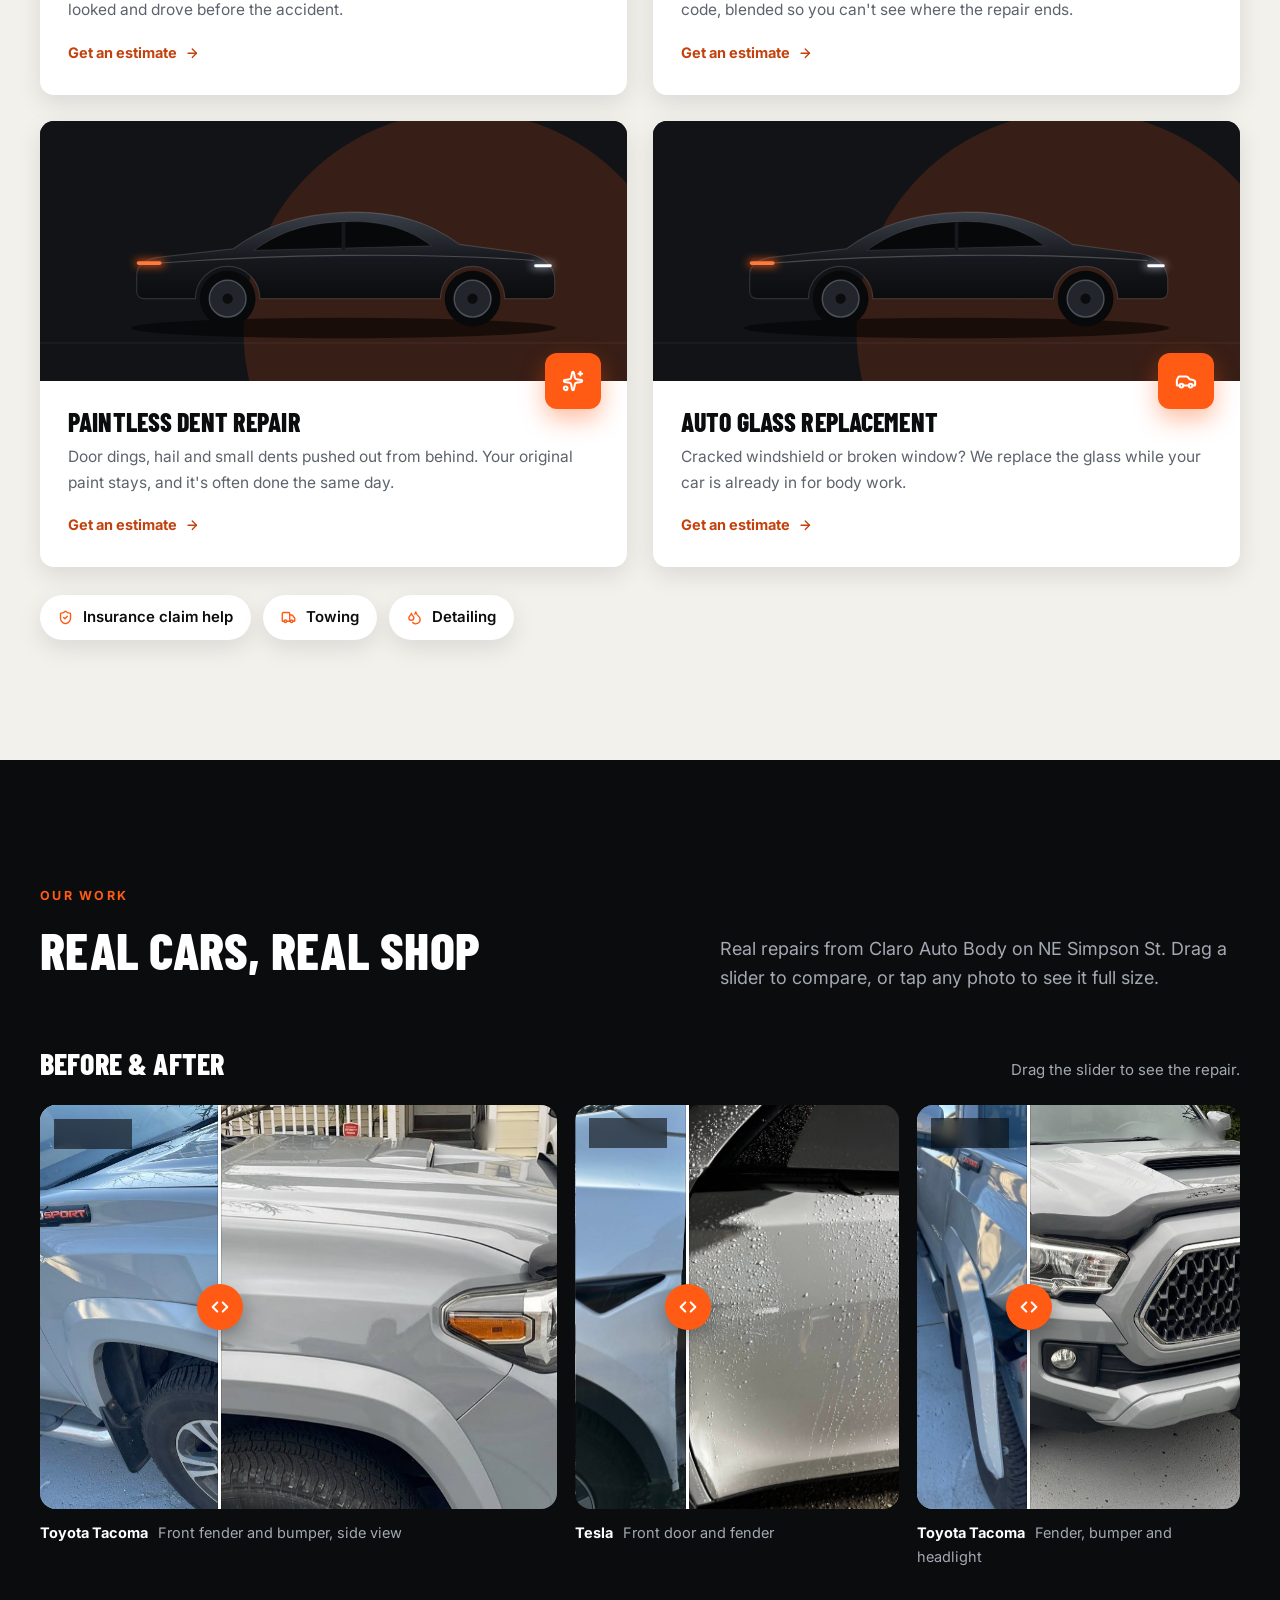
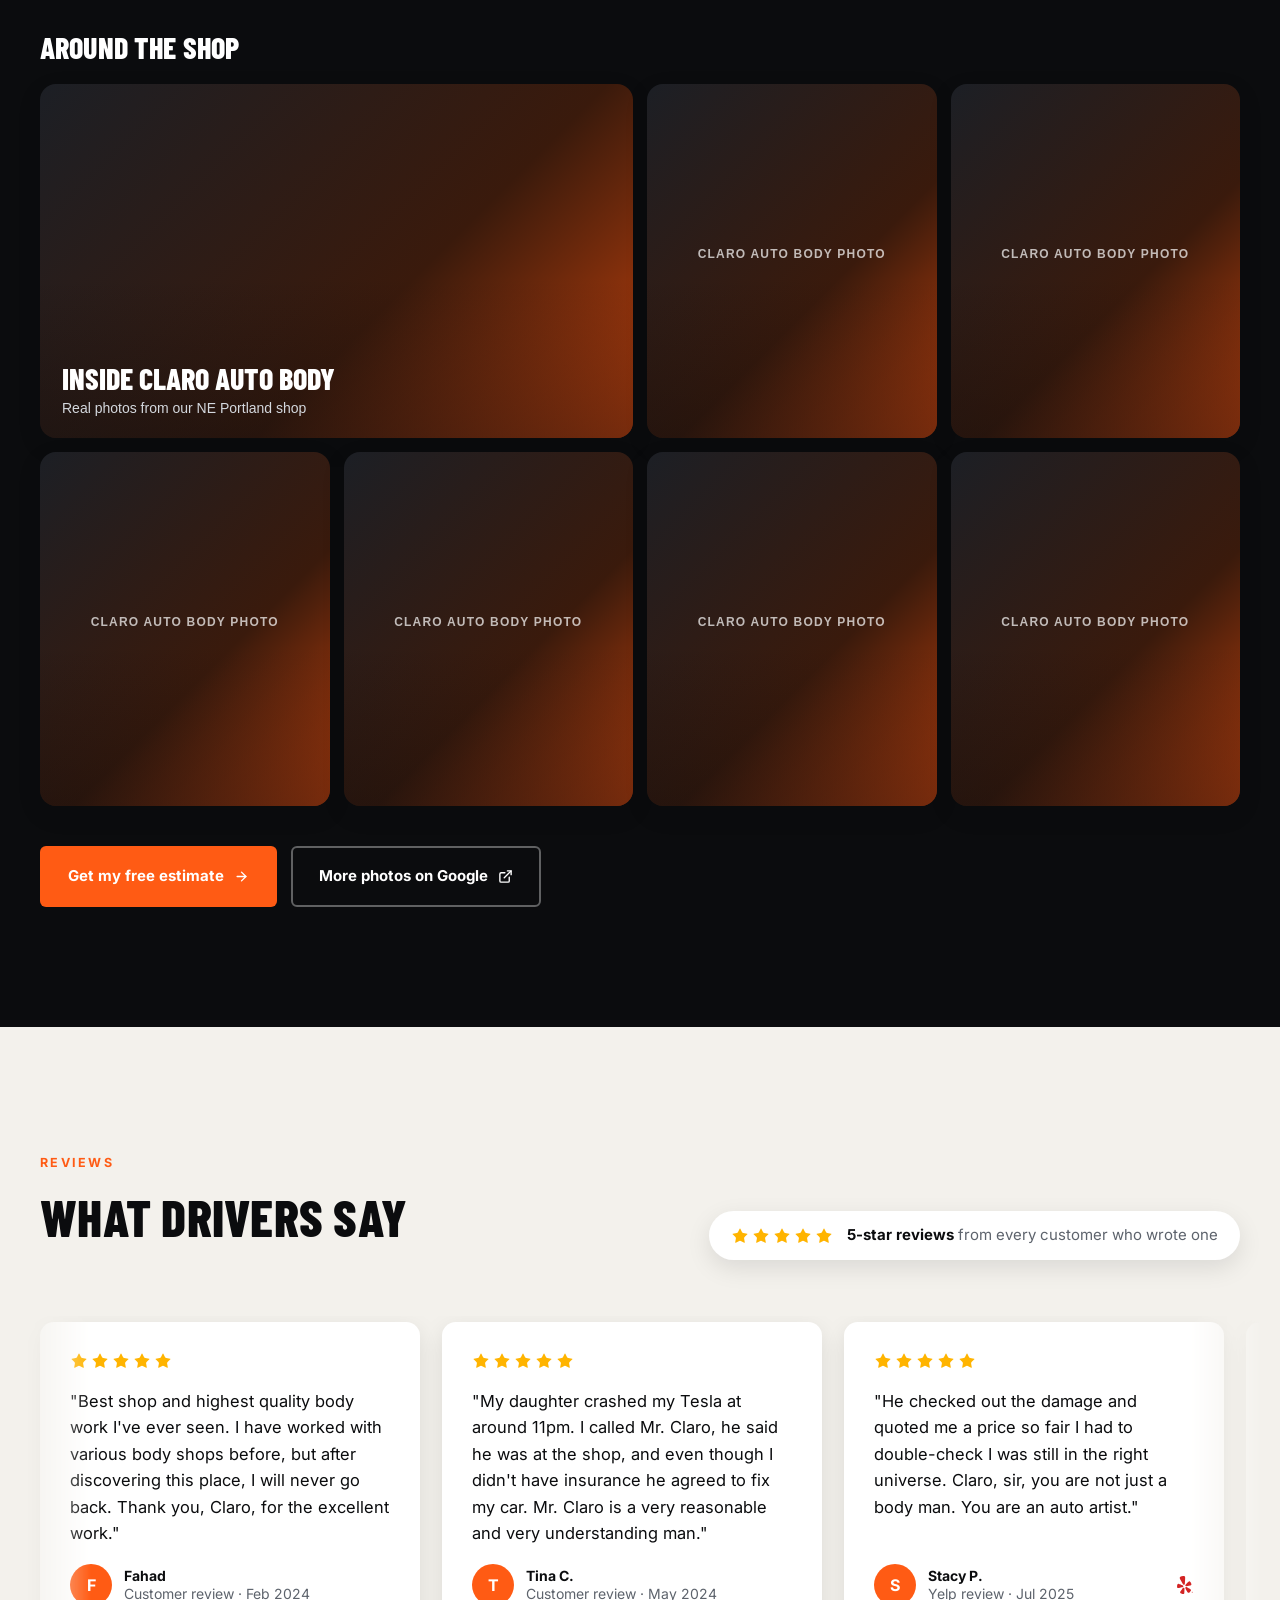
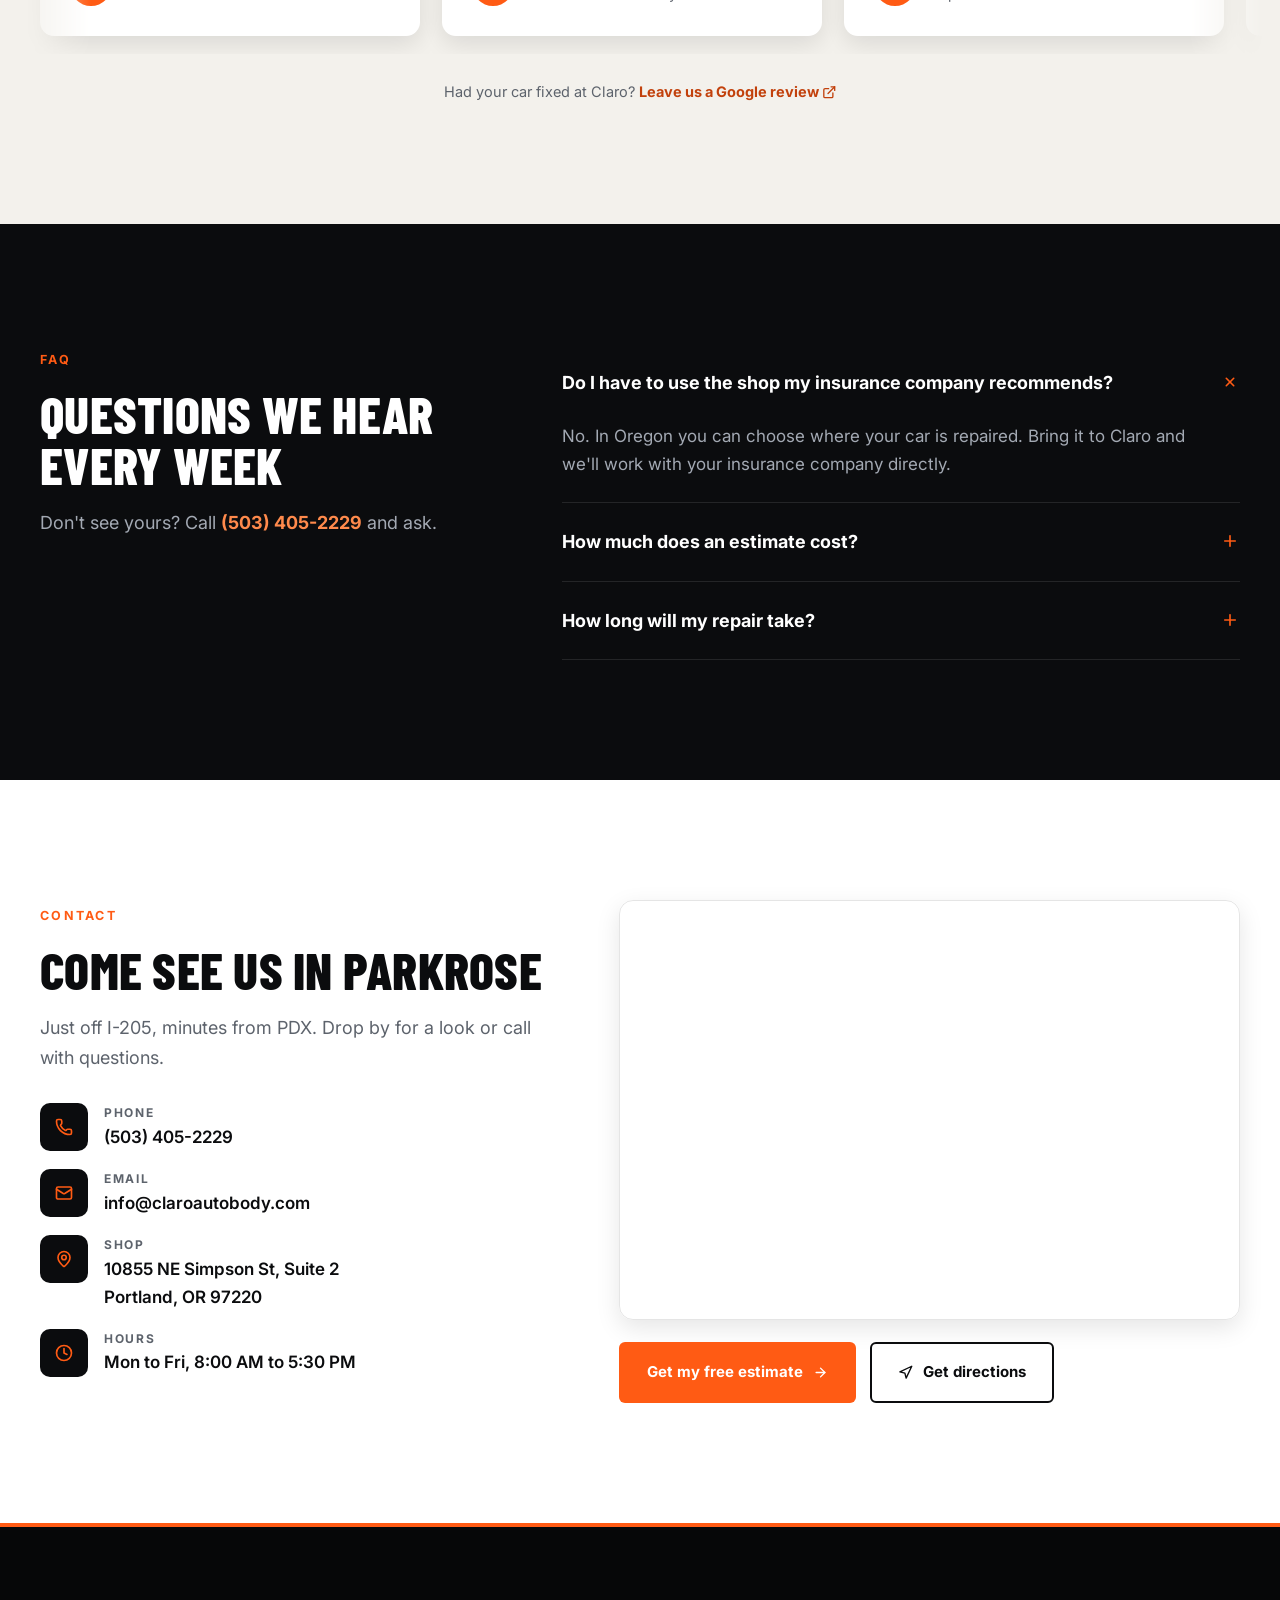
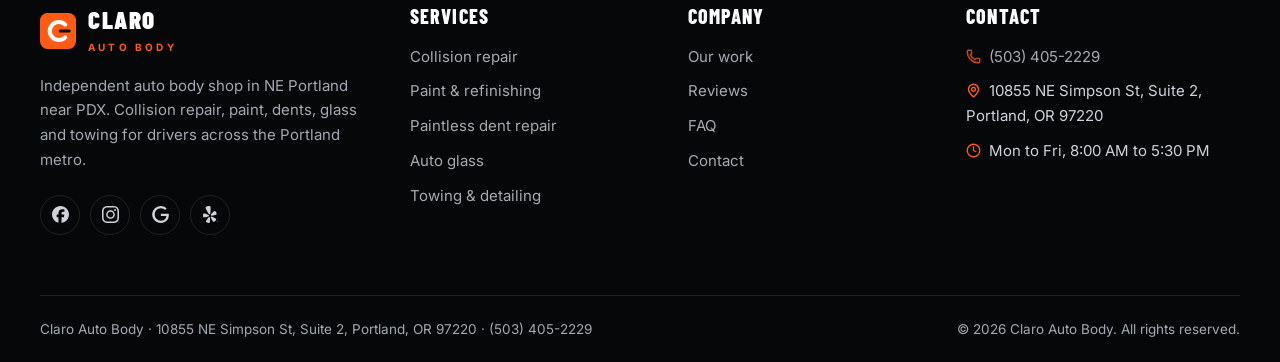
==== commit a9bcd191: "remove insurence text" ====
--- a/index.html
+++ b/index.html
@@ -329,7 +329,6 @@
       </h1>
       <p class="hero-sub">Collision repair, factory-match paint, dent removal and glass, done right at our shop on NE Simpson St. Send a few photos and we'll walk you through the estimate.</p>
       <ul class="hero-list">
-        <li><i class="ico"><svg aria-hidden="true"><use href="#i-check"/></svg></i> We handle the insurance claim with you</li>
         <li><i class="ico"><svg aria-hidden="true"><use href="#i-check"/></svg></i> Work directly with Claro, the owner</li>
         <li><i class="ico"><svg aria-hidden="true"><use href="#i-check"/></svg></i> Towing available · Se habla español</li>
       </ul>
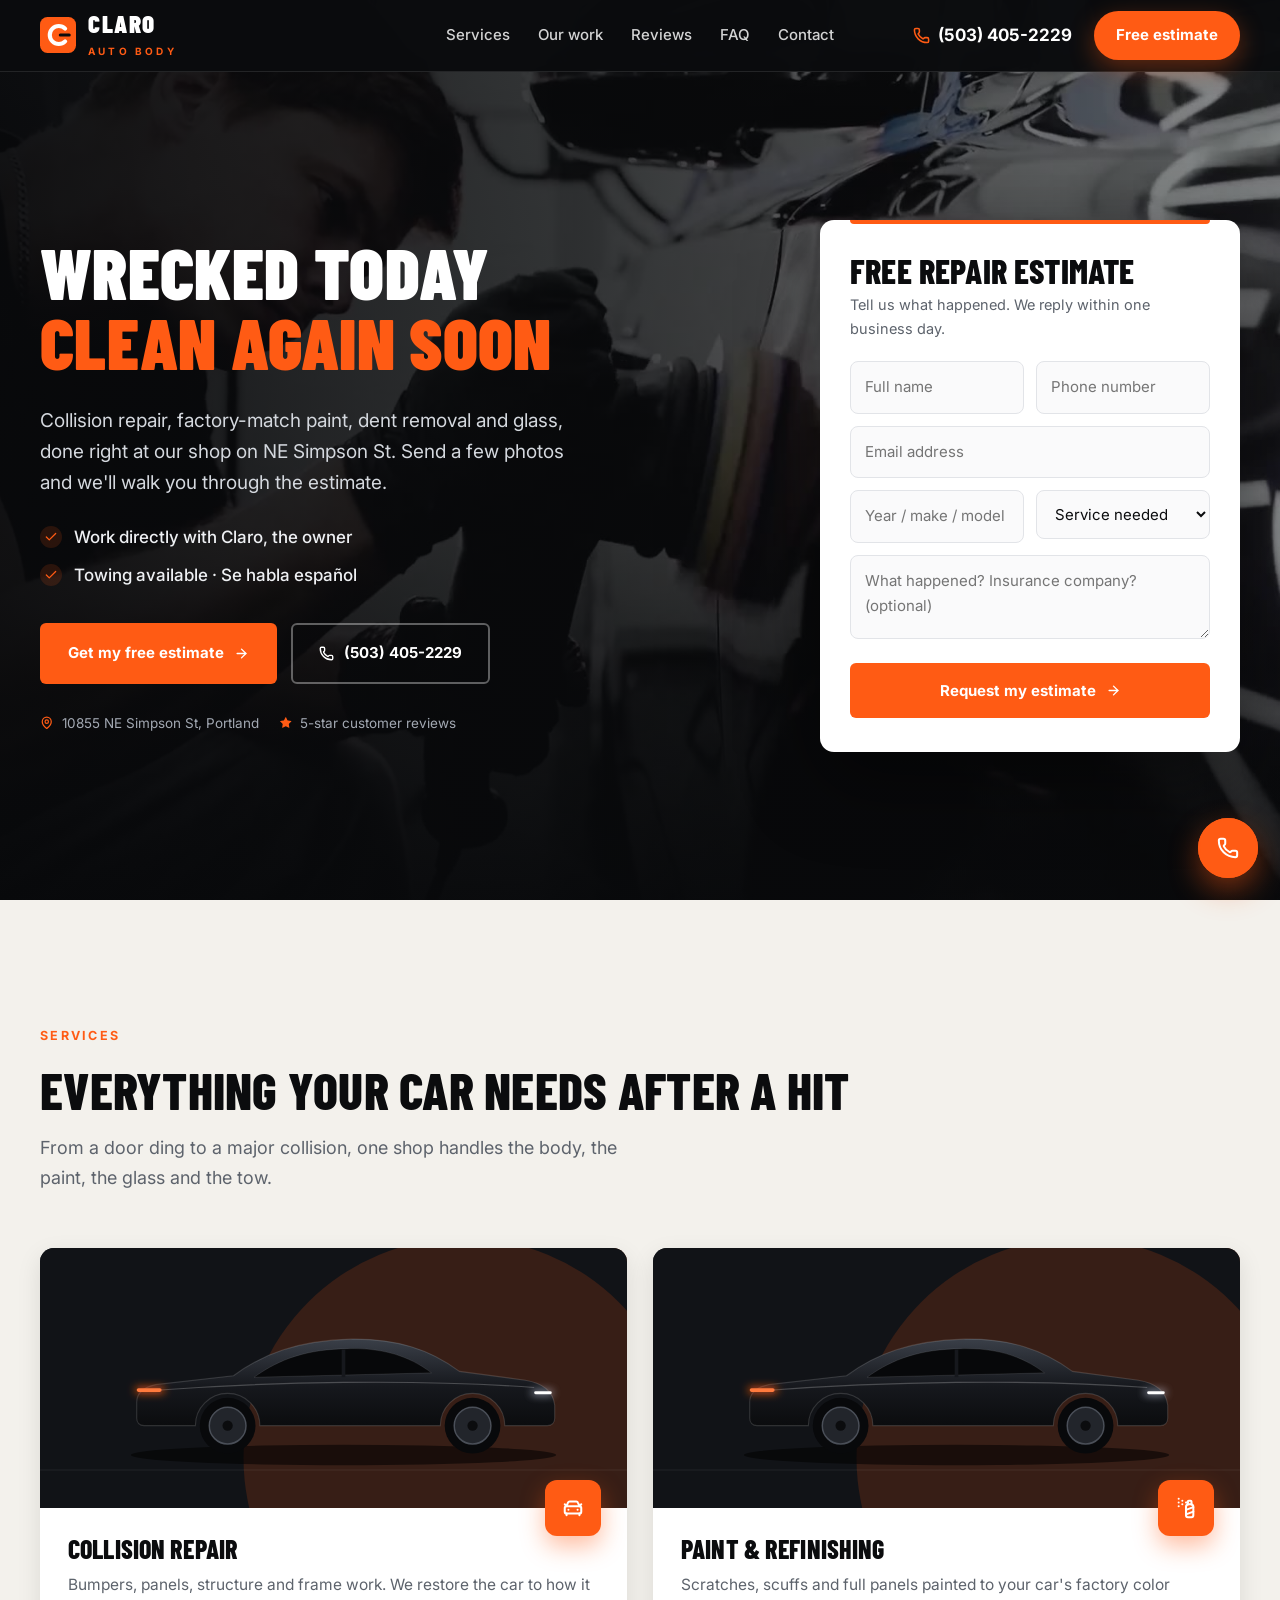
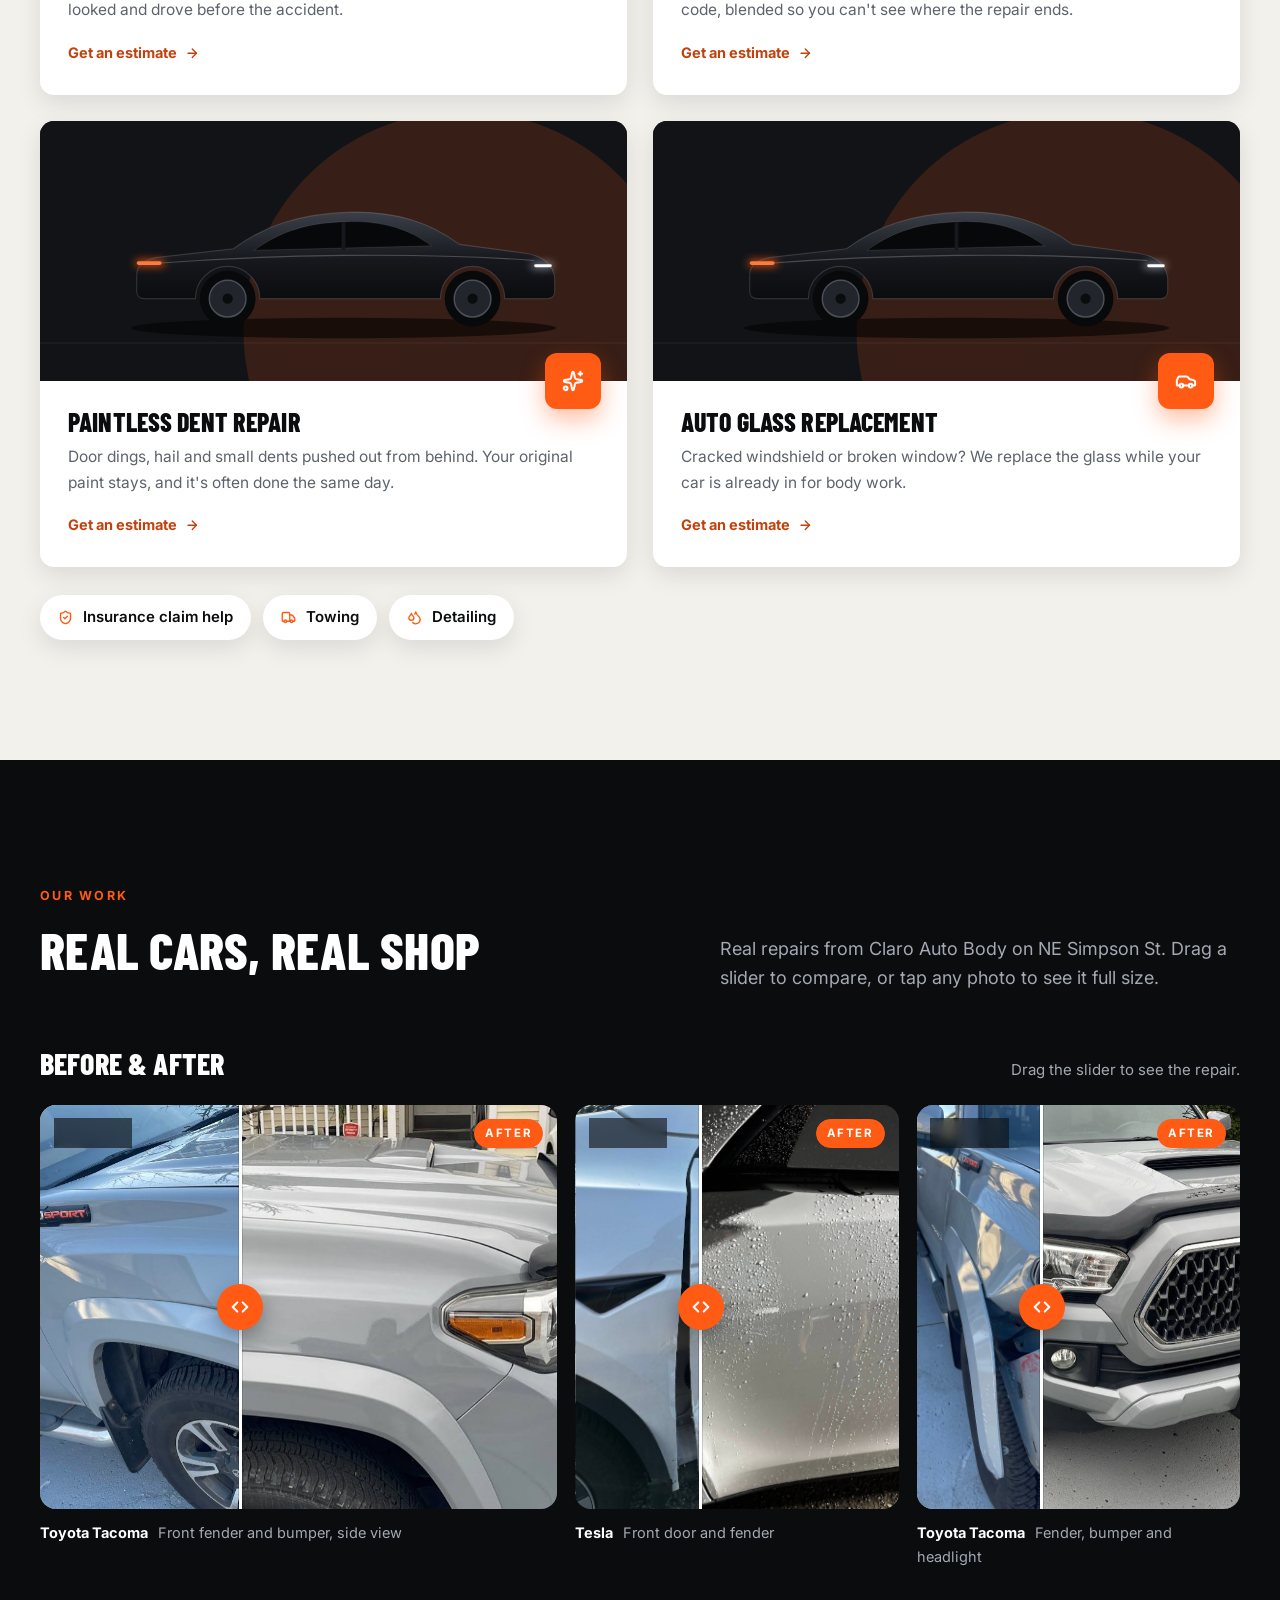
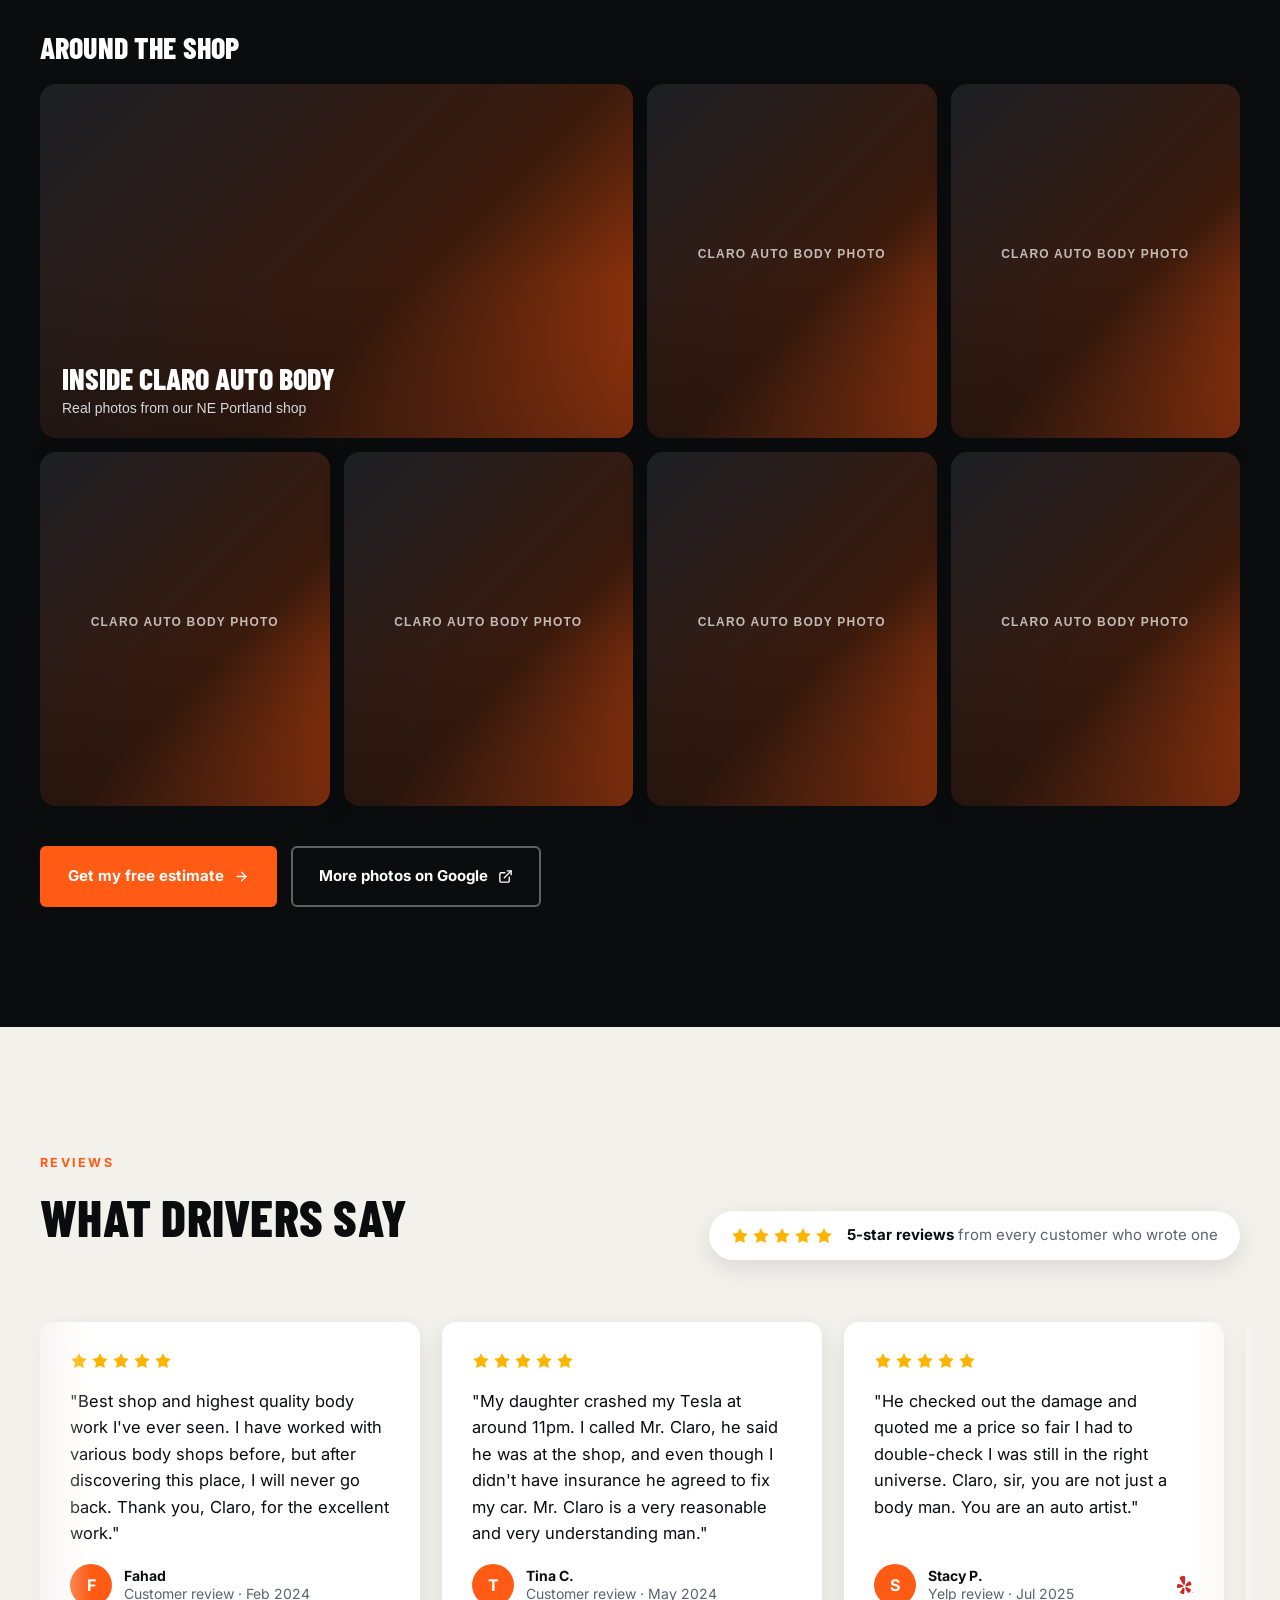
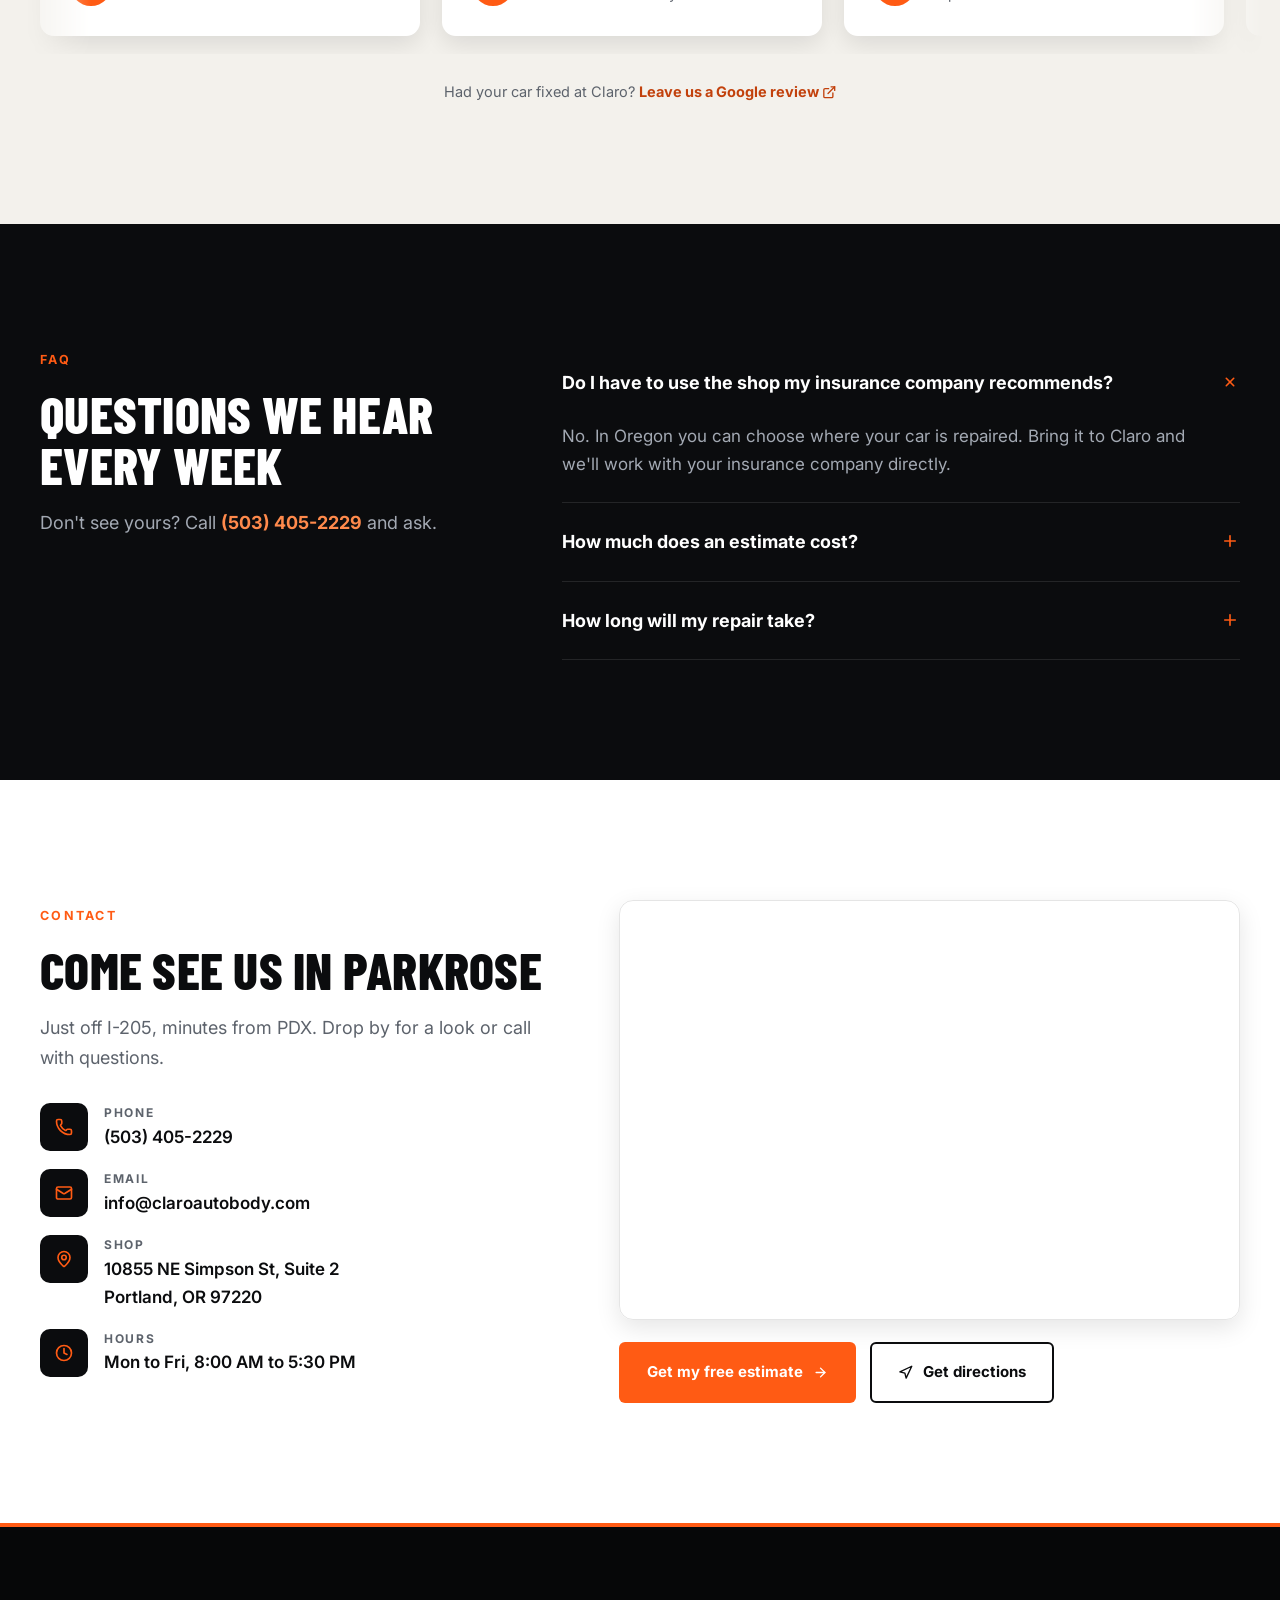
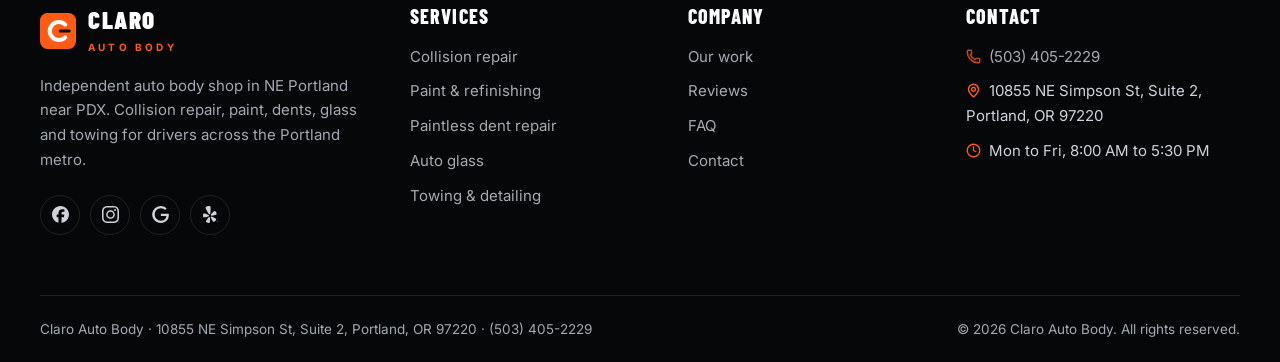
==== commit 2cb77d7e: "Keep orange buttons orange in Samsung Internet dark mode Samsung Internet's forced dark mode ignores" ====
--- a/index.html
+++ b/index.html
@@ -272,6 +272,7 @@
 <link rel="stylesheet" href="css/components.css">
 <link rel="stylesheet" href="css/sections.css">
 <link rel="stylesheet" href="css/responsive.css">
+<link rel="stylesheet" href="css/compat.css">
 </head>
 <body>
 <svg class="sprite" width="0" height="0" aria-hidden="true" focusable="false"><symbol id="car-art" viewBox="0 0 600 220"><defs><linearGradient id="cb" x1="0" y1="0" x2="0" y2="1"><stop offset="0" stop-color="#3a3f48"/><stop offset=".55" stop-color="#16181d"/><stop offset="1" stop-color="#0b0c0e"/></linearGradient><filter id="glw" x="-50%" y="-200%" width="200%" height="500%"><feGaussianBlur stdDeviation="6"/></filter></defs><ellipse cx="300" cy="200" rx="290" ry="14" fill="#000" opacity=".55"/><path d="M18 150V128c0-12 8-20 26-24l106-12c40-30 88-48 160-50 62-1 108 14 148 44l90 12c24 4 38 16 40 34v18c0 6-4 10-10 10h-58a44 44 0 0 0-88 0H186a44 44 0 0 0-88 0H28c-6 0-10-4-10-10Z" fill="url(#cb)" stroke="rgba(255,255,255,.14)" stroke-width="1.5"/><path d="M178 94c36-26 74-38 128-39 46-1 82 9 114 33Z" fill="#07080a" stroke="rgba(255,255,255,.12)"/><path d="M300 56v38" stroke="#16181d" stroke-width="5"/><path d="M40 112c160-12 360-16 520-4" fill="none" stroke="rgba(255,255,255,.22)" stroke-width="1.5"/><rect x="16" y="108" width="40" height="7" rx="3" fill="#FF5B14" filter="url(#glw)"/><rect x="18" y="109" width="34" height="5" rx="2.5" fill="#FF7A3d"/><rect x="556" y="112" width="30" height="6" rx="3" fill="#dfe8ff" filter="url(#glw)" opacity=".8"/><rect x="560" y="113" width="24" height="4" rx="2" fill="#fff"/><g><circle cx="142" cy="160" r="38" fill="#08090b"/><circle cx="142" cy="160" r="25" fill="#22252b" stroke="#4a4f58" stroke-width="2"/><circle cx="142" cy="160" r="7" fill="#0b0c0e"/></g><g><circle cx="476" cy="160" r="38" fill="#08090b"/><circle cx="476" cy="160" r="25" fill="#22252b" stroke="#4a4f58" stroke-width="2"/><circle cx="476" cy="160" r="7" fill="#0b0c0e"/></g></symbol><symbol id="i-arrow-right" viewBox="0 0 24 24"><path d="M5 12h14" /> <path d="m12 5 7 7-7 7" /></symbol><symbol id="i-calculator" viewBox="0 0 24 24"><rect width="16" height="20" x="4" y="2" rx="2" /> <line x1="8" x2="16" y1="6" y2="6" /> <line x1="16" x2="16" y1="14" y2="18" /> <path d="M16 10h.01" /> <path d="M12 10h.01" /> <path d="M8 10h.01" /> <path d="M12 14h.01" /> <path d="M8 14h.01" /> <path d="M12 18h.01" /> <path d="M8 18h.01" /></symbol><symbol id="i-camera" viewBox="0 0 24 24"><path d="M13.997 4a2 2 0 0 1 1.76 1.05l.486.9A2 2 0 0 0 18.003 7H20a2 2 0 0 1 2 2v9a2 2 0 0 1-2 2H4a2 2 0 0 1-2-2V9a2 2 0 0 1 2-2h1.997a2 2 0 0 0 1.759-1.048l.489-.904A2 2 0 0 1 10.004 4z" /> <circle cx="12" cy="13" r="3" /></symbol><symbol id="i-car" viewBox="0 0 24 24"><path d="M19 17h2c.6 0 1-.4 1-1v-3c0-.9-.7-1.7-1.5-1.9C18.7 10.6 16 10 16 10s-1.3-1.4-2.2-2.3c-.5-.4-1.1-.7-1.8-.7H5c-.6 0-1.1.4-1.4.9l-1.4 2.9A3.7 3.7 0 0 0 2 12v4c0 .6.4 1 1 1h2" /> <circle cx="7" cy="17" r="2" /> <path d="M9 17h6" /> <circle cx="17" cy="17" r="2" /></symbol><symbol id="i-car-front" viewBox="0 0 24 24"><path d="m21 8-2 2-1.5-3.7A2 2 0 0 0 15.646 5H8.4a2 2 0 0 0-1.903 1.257L5 10 3 8" /> <path d="M7 14h.01" /> <path d="M17 14h.01" /> <rect width="18" height="8" x="3" y="10" rx="2" /> <path d="M5 18v2" /> <path d="M19 18v2" /></symbol><symbol id="i-check" viewBox="0 0 24 24"><path d="M20 6 9 17l-5-5" /></symbol><symbol id="i-chevron-left" viewBox="0 0 24 24"><path d="m15 18-6-6 6-6" /></symbol><symbol id="i-chevron-right" viewBox="0 0 24 24"><path d="m9 18 6-6-6-6" /></symbol><symbol id="i-zoom-in" viewBox="0 0 24 24"><circle cx="11" cy="11" r="8" /> <line x1="21" x2="16.65" y1="21" y2="16.65" /> <line x1="11" x2="11" y1="8" y2="14" /> <line x1="8" x2="14" y1="11" y2="11" /></symbol><symbol id="i-chevrons-left-right" viewBox="0 0 24 24"><path d="m9 7-5 5 5 5" /> <path d="m15 7 5 5-5 5" /></symbol><symbol id="i-circle" viewBox="0 0 24 24"><circle cx="12" cy="12" r="10" /></symbol><symbol id="i-circle-check" viewBox="0 0 24 24"><circle cx="12" cy="12" r="10" /> <path d="m16 9-5.5 5.5L8 12" /></symbol><symbol id="i-clock" viewBox="0 0 24 24"><circle cx="12" cy="12" r="10" /> <path d="M12 6v6l4 2" /></symbol><symbol id="i-droplets" viewBox="0 0 24 24"><path d="M7 16.3c2.2 0 4-1.83 4-4.05 0-1.16-.57-2.26-1.71-3.19S7.29 6.75 7 5.3c-.29 1.45-1.14 2.84-2.29 3.76S3 11.1 3 12.25c0 2.22 1.8 4.05 4 4.05z" /> <path d="M12.56 6.6A10.97 10.97 0 0 0 14 3.02c.5 2.5 2 4.9 4 6.5s3 3.5 3 5.5a6.98 6.98 0 0 1-11.91 4.97" /></symbol><symbol id="i-external-link" viewBox="0 0 24 24"><path d="M15 3h6v6" /> <path d="M10 14 21 3" /> <path d="M18 13v6a2 2 0 0 1-2 2H5a2 2 0 0 1-2-2V8a2 2 0 0 1 2-2h6" /></symbol><symbol id="i-file-text" viewBox="0 0 24 24"><path d="M6 22a2 2 0 0 1-2-2V4a2 2 0 0 1 2-2h8a2.4 2.4 0 0 1 1.704.706l3.588 3.588A2.4 2.4 0 0 1 20 8v12a2 2 0 0 1-2 2z" /> <path d="M14 2v5a1 1 0 0 0 1 1h5" /> <path d="M10 9H8" /> <path d="M16 13H8" /> <path d="M16 17H8" /></symbol><symbol id="i-handshake" viewBox="0 0 24 24"><path d="m11 17 2 2a1 1 0 1 0 3-3" /> <path d="m14 14 2.5 2.5a1 1 0 1 0 3-3l-3.88-3.88a3 3 0 0 0-4.24 0l-.88.88a1 1 0 1 1-3-3l2.81-2.81a5.79 5.79 0 0 1 7.06-.87l.47.28a2 2 0 0 0 1.42.25L21 4" /> <path d="m21 3 1 11h-2" /> <path d="M3 3 2 14l6.5 6.5a1 1 0 1 0 3-3" /> <path d="M3 4h8" /></symbol><symbol id="i-key" viewBox="0 0 24 24"><path d="m2 21 9.6-9.6" /> <path d="m7.5 15.5 2.3 2.3a1 1 0 0 1 0 1.4l-2.1 2.1a1 1 0 0 1-1.4 0L4 19" /> <circle cx="15.5" cy="7.5" r="5.5" /></symbol><symbol id="i-languages" viewBox="0 0 24 24"><path d="m5 8 6 6" /> <path d="m4 14 6-6 2-3" /> <path d="M2 5h12" /> <path d="M7 2h1" /> <path d="m22 22-5-10-5 10" /> <path d="M14 18h6" /></symbol><symbol id="i-lock" viewBox="0 0 24 24"><rect width="18" height="11" x="3" y="11" rx="2" ry="2" /> <path d="M7 11V7a5 5 0 0 1 10 0v4" /></symbol><symbol id="i-mail" viewBox="0 0 24 24"><path d="m22 7-8.991 5.727a2 2 0 0 1-2.009 0L2 7" /> <rect x="2" y="4" width="20" height="16" rx="2" /></symbol><symbol id="i-map" viewBox="0 0 24 24"><path d="M14.106 5.553a2 2 0 0 0 1.788 0l3.659-1.83A1 1 0 0 1 21 4.619v12.764a1 1 0 0 1-.553.894l-4.553 2.277a2 2 0 0 1-1.788 0l-4.212-2.106a2 2 0 0 0-1.788 0l-3.659 1.83A1 1 0 0 1 3 19.381V6.618a1 1 0 0 1 .553-.894l4.553-2.277a2 2 0 0 1 1.788 0z" /> <path d="M15 5.764v15" /> <path d="M9 3.236v15" /></symbol><symbol id="i-map-pin" viewBox="0 0 24 24"><path d="M20 10c0 4.993-5.539 10.193-7.399 11.799a1 1 0 0 1-1.202 0C9.539 20.193 4 14.993 4 10a8 8 0 0 1 16 0" /> <circle cx="12" cy="10" r="3" /></symbol><symbol id="i-menu" viewBox="0 0 24 24"><path d="M4 5h16" /> <path d="M4 12h16" /> <path d="M4 19h16" /></symbol><symbol id="i-navigation" viewBox="0 0 24 24"><polygon points="3 11 22 2 13 21 11 13 3 11" /></symbol><symbol id="i-phone" viewBox="0 0 24 24"><path d="M13.832 16.568a1 1 0 0 0 1.213-.303l.355-.465A2 2 0 0 1 17 15h3a2 2 0 0 1 2 2v3a2 2 0 0 1-2 2A18 18 0 0 1 2 4a2 2 0 0 1 2-2h3a2 2 0 0 1 2 2v3a2 2 0 0 1-.8 1.6l-.468.351a1 1 0 0 0-.292 1.233 14 14 0 0 0 6.392 6.384" /></symbol><symbol id="i-plane-takeoff" viewBox="0 0 24 24"><path d="M2 22h20" /> <path d="M6.36 17.4 4 17l-2-4 1.1-.55a2 2 0 0 1 1.8 0l.17.1a2 2 0 0 0 1.8 0L8 12 5 6l.9-.45a2 2 0 0 1 2.09.2l4.02 3a2 2 0 0 0 2.1.2l4.19-2.06a2.41 2.41 0 0 1 1.73-.17L21 7a1.4 1.4 0 0 1 .87 1.99l-.38.76c-.23.46-.6.84-1.07 1.08L7.58 17.2a2 2 0 0 1-1.22.18Z" /></symbol><symbol id="i-plus" viewBox="0 0 24 24"><path d="M5 12h14" /> <path d="M12 5v14" /></symbol><symbol id="i-send" viewBox="0 0 24 24"><path d="M14.536 21.686a.5.5 0 0 0 .937-.024l6.5-19a.496.496 0 0 0-.635-.635l-19 6.5a.5.5 0 0 0-.024.937l7.93 3.18a2 2 0 0 1 1.112 1.11z" /> <path d="m21.854 2.147-10.94 10.939" /></symbol><symbol id="i-shield" viewBox="0 0 24 24"><path d="M20 13c0 5-3.5 7.5-7.66 8.95a1 1 0 0 1-.67-.01C7.5 20.5 4 18 4 13V6a1 1 0 0 1 1-1c2 0 4.5-1.2 6.24-2.72a1.17 1.17 0 0 1 1.52 0C14.51 3.81 17 5 19 5a1 1 0 0 1 1 1z" /></symbol><symbol id="i-shield-check" viewBox="0 0 24 24"><path d="M20 13c0 5-3.5 7.5-7.66 8.95a1 1 0 0 1-.67-.01C7.5 20.5 4 18 4 13V6a1 1 0 0 1 1-1c2 0 4.5-1.2 6.24-2.72a1.17 1.17 0 0 1 1.52 0C14.51 3.81 17 5 19 5a1 1 0 0 1 1 1z" /> <path d="m9 12 2 2 4-4" /></symbol><symbol id="i-sparkles" viewBox="0 0 24 24"><path d="M11.017 2.814a1 1 0 0 1 1.966 0l1.051 5.558a2 2 0 0 0 1.594 1.594l5.558 1.051a1 1 0 0 1 0 1.966l-5.558 1.051a2 2 0 0 0-1.594 1.594l-1.051 5.558a1 1 0 0 1-1.966 0l-1.051-5.558a2 2 0 0 0-1.594-1.594l-5.558-1.051a1 1 0 0 1 0-1.966l5.558-1.051a2 2 0 0 0 1.594-1.594z" /> <path d="M20 2v4" /> <path d="M22 4h-4" /> <circle cx="4" cy="20" r="2" /></symbol><symbol id="i-spray-can" viewBox="0 0 24 24"><path d="m12 19 8-3" /> <path d="M14 6h-2" /> <path d="M18 8.172V5a1 1 0 00-1-1h-2a1 1 0 00-1 1v3.172" /> <path d="m20 11-8 3" /> <path d="M20 20a2 2 0 01-2 2h-4a2 2 0 01-2-2v-9a3 3 0 013-3h2a3 3 0 013 3z" /> <path d="M4 10h.01" /> <path d="M4 2h.01" /> <path d="M4 6h.01" /> <path d="M8 4h.01" /> <path d="M8 8h.01" /></symbol><symbol id="i-star" viewBox="0 0 24 24"><path d="M11.525 2.295a.53.53 0 0 1 .95 0l2.31 4.679a2.123 2.123 0 0 0 1.595 1.16l5.166.756a.53.53 0 0 1 .294.904l-3.736 3.638a2.123 2.123 0 0 0-.611 1.878l.882 5.14a.53.53 0 0 1-.771.56l-4.618-2.428a2.122 2.122 0 0 0-1.973 0L6.396 21.01a.53.53 0 0 1-.77-.56l.881-5.139a2.122 2.122 0 0 0-.611-1.879L2.16 9.795a.53.53 0 0 1 .294-.906l5.165-.755a2.122 2.122 0 0 0 1.597-1.16z" /></symbol><symbol id="i-truck" viewBox="0 0 24 24"><path d="M14 18V6a2 2 0 0 0-2-2H4a2 2 0 0 0-2 2v11a1 1 0 0 0 1 1h2" /> <path d="M15 18H9" /> <path d="M19 18h2a1 1 0 0 0 1-1v-3.65a1 1 0 0 0-.22-.624l-3.48-4.35A1 1 0 0 0 17.52 8H14" /> <circle cx="17" cy="18" r="2" /> <circle cx="7" cy="18" r="2" /></symbol><symbol id="i-x" viewBox="0 0 24 24"><path d="M18 6 6 18" /> <path d="m6 6 12 12" /></symbol><symbol id="b-facebook" viewBox="0 0 24 24"><path d="M9.101 23.691v-7.98H6.627v-3.667h2.474v-1.58c0-4.085 1.848-5.978 5.858-5.978.401 0 .955.042 1.468.103a8.68 8.68 0 0 1 1.141.195v3.325a8.623 8.623 0 0 0-.653-.036 26.805 26.805 0 0 0-.733-.009c-.707 0-1.259.096-1.675.309a1.686 1.686 0 0 0-.679.622c-.258.42-.374.995-.374 1.752v1.297h3.919l-.386 2.103-.287 1.564h-3.246v8.245C19.396 23.238 24 18.179 24 12.044c0-6.627-5.373-12-12-12s-12 5.373-12 12c0 5.628 3.874 10.35 9.101 11.647Z"/></symbol><symbol id="b-google" viewBox="0 0 24 24"><path d="M12.48 10.92v3.28h7.84c-.24 1.84-.853 3.187-1.787 4.133-1.147 1.147-2.933 2.4-6.053 2.4-4.827 0-8.6-3.893-8.6-8.72s3.773-8.72 8.6-8.72c2.6 0 4.507 1.027 5.907 2.347l2.307-2.307C18.747 1.44 16.133 0 12.48 0 5.867 0 .307 5.387.307 12s5.56 12 12.173 12c3.573 0 6.267-1.173 8.373-3.36 2.16-2.16 2.84-5.213 2.84-7.667 0-.76-.053-1.467-.173-2.053H12.48z"/></symbol><symbol id="b-instagram" viewBox="0 0 24 24"><path d="M7.0301.084c-1.2768.0602-2.1487.264-2.911.5634-.7888.3075-1.4575.72-2.1228 1.3877-.6652.6677-1.075 1.3368-1.3802 2.127-.2954.7638-.4956 1.6365-.552 2.914-.0564 1.2775-.0689 1.6882-.0626 4.947.0062 3.2586.0206 3.6671.0825 4.9473.061 1.2765.264 2.1482.5635 2.9107.308.7889.72 1.4573 1.388 2.1228.6679.6655 1.3365 1.0743 2.1285 1.38.7632.295 1.6361.4961 2.9134.552 1.2773.056 1.6884.069 4.9462.0627 3.2578-.0062 3.668-.0207 4.9478-.0814 1.28-.0607 2.147-.2652 2.9098-.5633.7889-.3086 1.4578-.72 2.1228-1.3881.665-.6682 1.0745-1.3378 1.3795-2.1284.2957-.7632.4966-1.636.552-2.9124.056-1.2809.0692-1.6898.063-4.948-.0063-3.2583-.021-3.6668-.0817-4.9465-.0607-1.2797-.264-2.1487-.5633-2.9117-.3084-.7889-.72-1.4568-1.3876-2.1228C21.2982 1.33 20.628.9208 19.8378.6165 19.074.321 18.2017.1197 16.9244.0645 15.6471.0093 15.236-.005 11.977.0014 8.718.0076 8.31.0215 7.0301.0839m.1402 21.6932c-1.17-.0509-1.8053-.2453-2.2287-.408-.5606-.216-.96-.4771-1.3819-.895-.422-.4178-.6811-.8186-.9-1.378-.1644-.4234-.3624-1.058-.4171-2.228-.0595-1.2645-.072-1.6442-.079-4.848-.007-3.2037.0053-3.583.0607-4.848.05-1.169.2456-1.805.408-2.2282.216-.5613.4762-.96.895-1.3816.4188-.4217.8184-.6814 1.3783-.9003.423-.1651 1.0575-.3614 2.227-.4171 1.2655-.06 1.6447-.072 4.848-.079 3.2033-.007 3.5835.005 4.8495.0608 1.169.0508 1.8053.2445 2.228.408.5608.216.96.4754 1.3816.895.4217.4194.6816.8176.9005 1.3787.1653.4217.3617 1.056.4169 2.2263.0602 1.2655.0739 1.645.0796 4.848.0058 3.203-.0055 3.5834-.061 4.848-.051 1.17-.245 1.8055-.408 2.2294-.216.5604-.4763.96-.8954 1.3814-.419.4215-.8181.6811-1.3783.9-.4224.1649-1.0577.3617-2.2262.4174-1.2656.0595-1.6448.072-4.8493.079-3.2045.007-3.5825-.006-4.848-.0608M16.953 5.5864A1.44 1.44 0 1 0 18.39 4.144a1.44 1.44 0 0 0-1.437 1.4424M5.8385 12.012c.0067 3.4032 2.7706 6.1557 6.173 6.1493 3.4026-.0065 6.157-2.7701 6.1506-6.1733-.0065-3.4032-2.771-6.1565-6.174-6.1498-3.403.0067-6.156 2.771-6.1496 6.1738M8 12.0077a4 4 0 1 1 4.008 3.9921A3.9996 3.9996 0 0 1 8 12.0077"/></symbol><symbol id="b-yelp" viewBox="0 0 24 24"><path d="m7.6885 15.1415-3.6715.8483c-.3769.0871-.755.183-1.1452.155-.2611-.0188-.5122-.0414-.7606-.213a1.179 1.179 0 0 1-.331-.3594c-.3486-.5519-.3656-1.3661-.3697-2.0004a6.2874 6.2874 0 0 1 .3314-2.0642 1.857 1.857 0 0 1 .1073-.2474 2.3426 2.3426 0 0 1 .1255-.2165 2.4572 2.4572 0 0 1 .1563-.1975 1.1736 1.1736 0 0 1 .399-.2831 1.082 1.082 0 0 1 .4592-.0837c.2355.0016.5139.052.91.1734.0555.0191.1237.0382.1856.0572.3277.1013.7048.2404 1.1499.3987.6863.2404 1.3663.487 2.0463.7397l1.2117.4423c.2217.0807.4363.18.6412.297.174.0984.3273.2298.4512.387a1.217 1.217 0 0 1 .192.4309 1.2205 1.2205 0 0 1-.872 1.4522c-.0468.0151-.0852.0239-.1085.0293l-1.105.2553-.0031-.001zM18.8208 7.565a1.8506 1.8506 0 0 0-.2042-.1754 2.4082 2.4082 0 0 0-.2077-.1394 2.3607 2.3607 0 0 0-.2269-.109 1.1705 1.1705 0 0 0-.482-.0796 1.0862 1.0862 0 0 0-.4498.1263c-.2107.1048-.4388.2732-.742.5551-.042.0417-.0947.0886-.142.133-.2502.2351-.5286.5252-.8599.863a114.6363 114.6363 0 0 0-1.5166 1.5629l-.8962.9293a4.1897 4.1897 0 0 0-.4466.5483 1.541 1.541 0 0 0-.2364.5459 1.2199 1.2199 0 0 0 .0107.4518l.0046.02a1.218 1.218 0 0 0 1.4184.923 1.162 1.162 0 0 0 .1105-.0213l4.7781-1.104c.3766-.087.7587-.1667 1.097-.3631.2269-.1316.4428-.262.5909-.5252a1.1793 1.1793 0 0 0 .1405-.4683c.0733-.6512-.2668-1.3908-.5403-1.963a6.2792 6.2792 0 0 0-1.2001-1.7103zM8.9703.0754a8.6724 8.6724 0 0 0-.83.1564c-.2754.066-.548.1383-.8146.2236-.868.2844-2.0884.8063-2.295 1.8065-.1165.5655.1595 1.1439.3737 1.66.2595.6254.614 1.1889.9373 1.7777.8543 1.5545 1.7245 3.0993 2.5922 4.6457.259.4617.5416 1.0464 1.043 1.2856a1.058 1.058 0 0 0 .1013.0383c.2248.0851.4699.1016.7041.0471a4.3015 4.3015 0 0 0 .0418-.0097 1.2136 1.2136 0 0 0 .5658-.3397 1.1033 1.1033 0 0 0 .079-.0822c.3463-.435.3454-1.0833.3764-1.6134.1042-1.771.2139-3.5423.3009-5.3142.0332-.6712.1055-1.3333.0655-2.0096-.0328-.5579-.0368-1.1984-.3891-1.6563-.6218-.8073-1.9476-.741-2.8523-.6158zm2.084 15.9505a1.1053 1.1053 0 0 0-1.2306-.4145 1.1398 1.1398 0 0 0-.1526.0633 1.4806 1.4806 0 0 0-.2171.1354c-.1992.1475-.3668.3392-.5196.5315-.0386.049-.074.1143-.12.1562l-.7686 1.0573a113.9168 113.9168 0 0 0-1.2913 1.789c-.278.3895-.5184.7184-.7083 1.0094-.036.0547-.0734.116-.1075.1647-.2277.3522-.3566.6092-.4228.8381a1.0945 1.0945 0 0 0-.046.4721c.0211.1655.0768.3246.1635.467.046.0715.0957.1406.1487.207a2.334 2.334 0 0 0 .1754.1825 1.843 1.843 0 0 0 .2108.1732c.5304.369 1.1112.6342 1.722.8391a6.0958 6.0958 0 0 0 1.5716.3004c.091.0046.1821.0025.2728-.006a2.3878 2.3878 0 0 0 .2506-.0351 2.3862 2.3862 0 0 0 .2447-.071 1.1927 1.1927 0 0 0 .4175-.2658c.1127-.113.1994-.249.2541-.3989.0889-.2214.1473-.5026.1857-.92.0034-.0593.0118-.1305.0177-.1958.0304-.3463.0443-.7531.0666-1.2315.0375-.7357.067-1.4681.0903-2.2026 0 0 .0495-1.3053.0494-1.306.0113-.3008.002-.6342-.0814-.9336a1.396 1.396 0 0 0-.1756-.4054zm8.6754 2.0439c-.1605-.176-.3878-.3514-.7462-.5682-.0518-.0288-.1124-.0674-.1684-.1009-.2985-.1795-.658-.3684-1.078-.5965a120.7615 120.7615 0 0 0-1.9427-1.042l-1.1515-.6107c-.0597-.0175-.1203-.0607-.1766-.0878-.2212-.1058-.4558-.2045-.6992-.2498a1.4915 1.4915 0 0 0-.2545-.0265 1.1527 1.1527 0 0 0-.1648.01 1.1077 1.1077 0 0 0-.9227.9133 1.4186 1.4186 0 0 0 .0159.439c.0563.3065.1932.6096.3346.875l.615 1.1526c.3422.65.6884 1.2963 1.0435 1.9406.229.4202.4196.7799.5982 1.078.0338.056.0721.1163.1011.1682.2173.3584.392.584.569.7458.1146.1107.252.195.4026.247.1583.0525.326.071.4919.0546a2.368 2.368 0 0 0 .251-.0435c.0817-.022.1622-.048.241-.0784a1.863 1.863 0 0 0 .2475-.1143 6.1018 6.1018 0 0 0 1.2818-.9597c.4596-.4522.8659-.9454 1.182-1.51.044-.08.0819-.163.1138-.2483a2.49 2.49 0 0 0 .0773-.2411c.0186-.083.033-.1669.0429-.2513a1.188 1.188 0 0 0-.0565-.491 1.0933 1.0933 0 0 0-.248-.4041zm2.86 3.742a.8523.8523 0 0 1-.111.4236c-.074.132-.178.2377-.3115.3172a.8428.8428 0 0 1-.4385.119.847.847 0 0 1-.4373-.1179.8526.8526 0 0 1-.3125-.3171.8548.8548 0 0 1-.111-.4248c0-.1526.038-.2958.1143-.4294a.8405.8405 0 0 1 .315-.3159.849.849 0 0 1 .4315-.1156.8514.8514 0 0 1 .4294.1144.84.84 0 0 1 .316.3148.8494.8494 0 0 1 .1156.4317zm-.1202 0c0-.1328-.0332-.256-.0996-.3698s-.1564-.2038-.2702-.2702a.7125.7125 0 0 0-.371-.1007.7204.7204 0 0 0-.3698.0996.7487.7487 0 0 0-.2713.2702.7181.7181 0 0 0-.0996.3709c0 .132.0332.2557.0996.371a.7355.7355 0 0 0 .2713.2713.7354.7354 0 0 0 .3698.0985.7205.7205 0 0 0 .3698-.0996.7423.7423 0 0 0 .2702-.2691.7186.7186 0 0 0 .1008-.3721zm-.577.0584.2724.4522h-.1922l-.237-.4052h-.1546v.4052h-.1695v-1.02h.2988c.1268 0 .2195.0247.2783.0744.0595.0496.0892.1252.0892.2267a.2785.2785 0 0 1-.0492.1625c-.032.0466-.0775.0813-.1362.1042zm-.0412-.1408a.1532.1532 0 0 0 .056-.1214c0-.0573-.0164-.0981-.0491-.1225-.0329-.0251-.0847-.0377-.1557-.0377h-.1214v.3285h.1237c.061 0 .1098-.0157.1465-.047z"/></symbol></svg>
--- a/css/base.css
+++ b/css/base.css
@@ -2,6 +2,8 @@
 
 :root{
   color-scheme:light only;
+  --accent-paint:linear-gradient(var(--accent),var(--accent));
+  --accent-paint-hover:linear-gradient(#ff6d2e,#ff6d2e);
   --ink:#0B0C0E;
   --primary:#121418;
   --primary-2:#1C1F25;
@@ -68,3 +70,4 @@
 [hidden]{display:none!important}
 .no-scroll{overflow:hidden}
 address{font-style:normal}
+
--- a/css/compat.css
+++ b/css/compat.css
@@ -0,0 +1,8 @@
+/* Claro Auto Body | Browser workarounds (loaded last so nothing overrides them) */
+/* ---------- Samsung Internet dark mode ----------
+   Samsung's forced dark mode ignores color-scheme and darkens solid
+   background colors (orange turns dark red). It leaves background images
+   alone, so the orange is also painted as a one-color gradient. */
+.btn-primary,.card-form::before,.ba__tag--after,.ba__knob,#progress,.pill,.float-call,.svc-badge,.bento__zoom,.avatar{background-image:var(--accent-paint)}
+.btn-primary:hover,.pill:hover{background-image:var(--accent-paint-hover)}
+.lightbox__btn:hover,.socials a:hover{background-image:var(--accent-paint)}
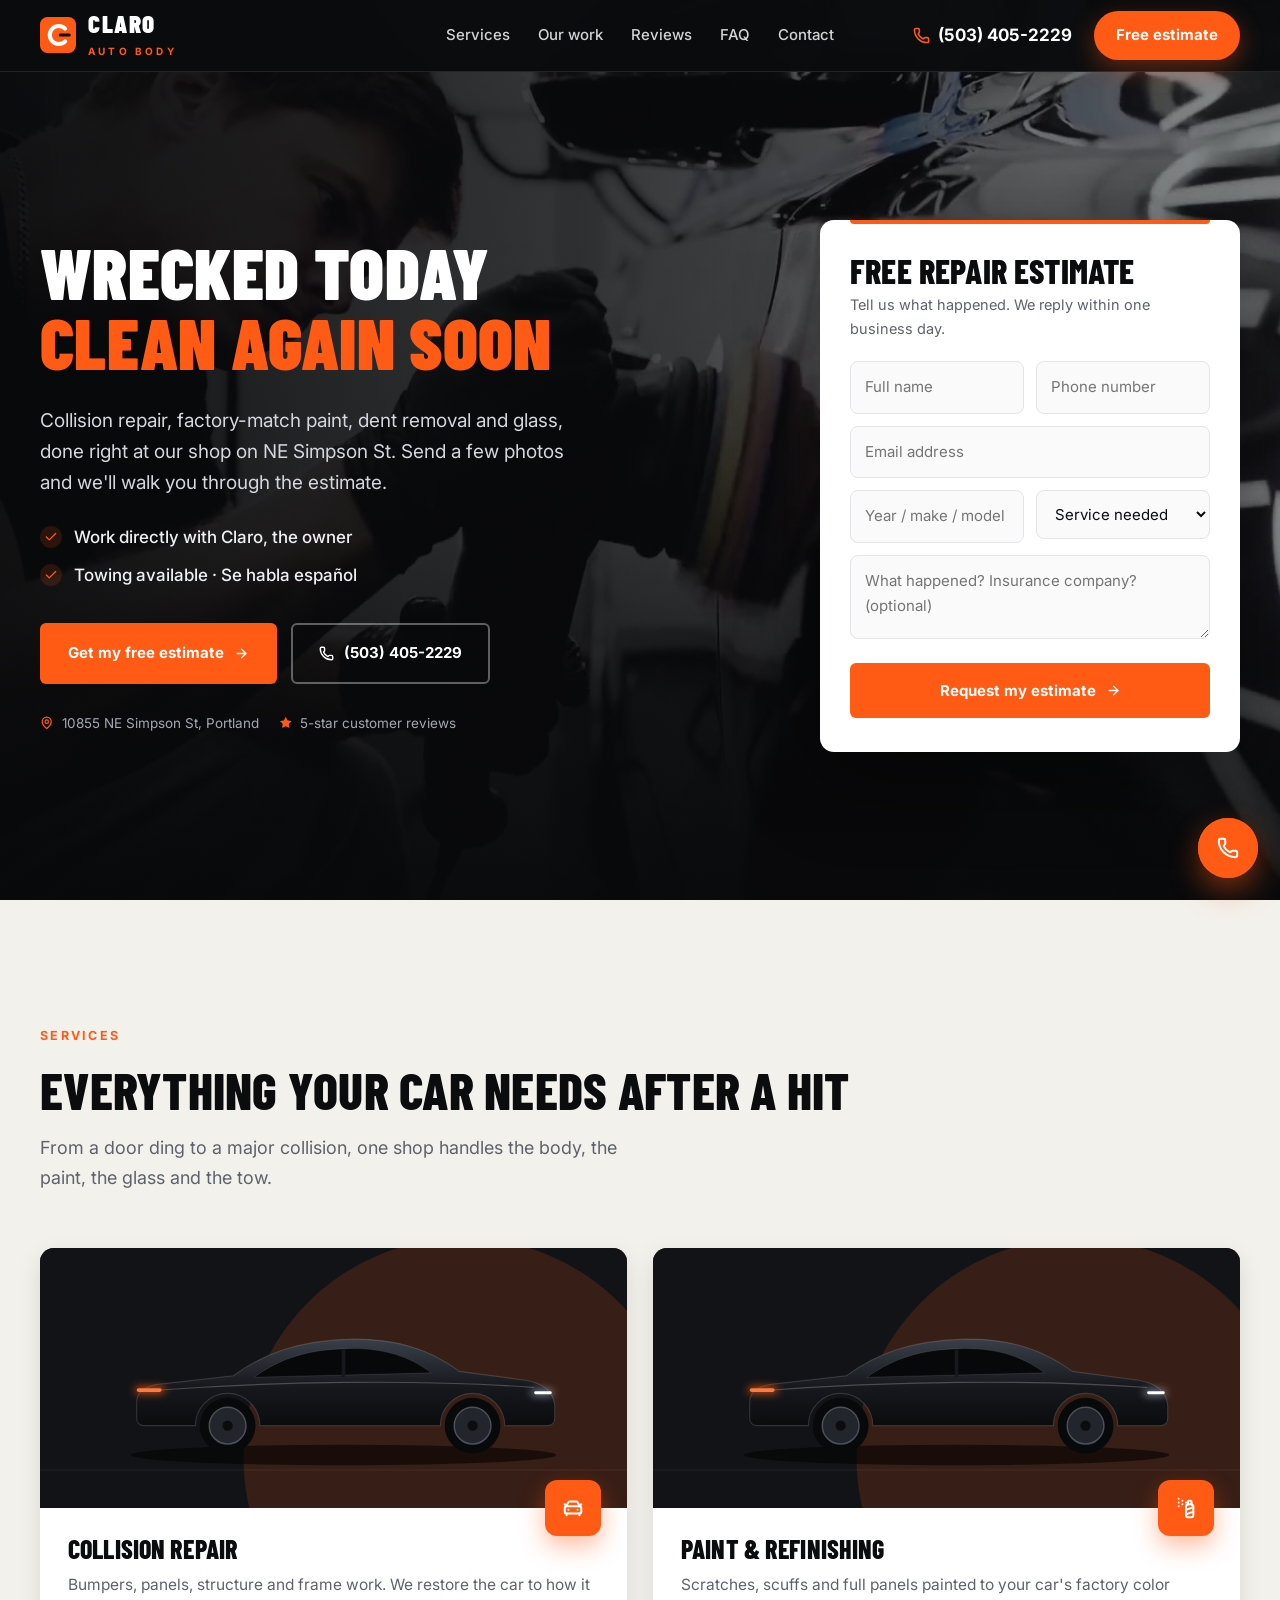
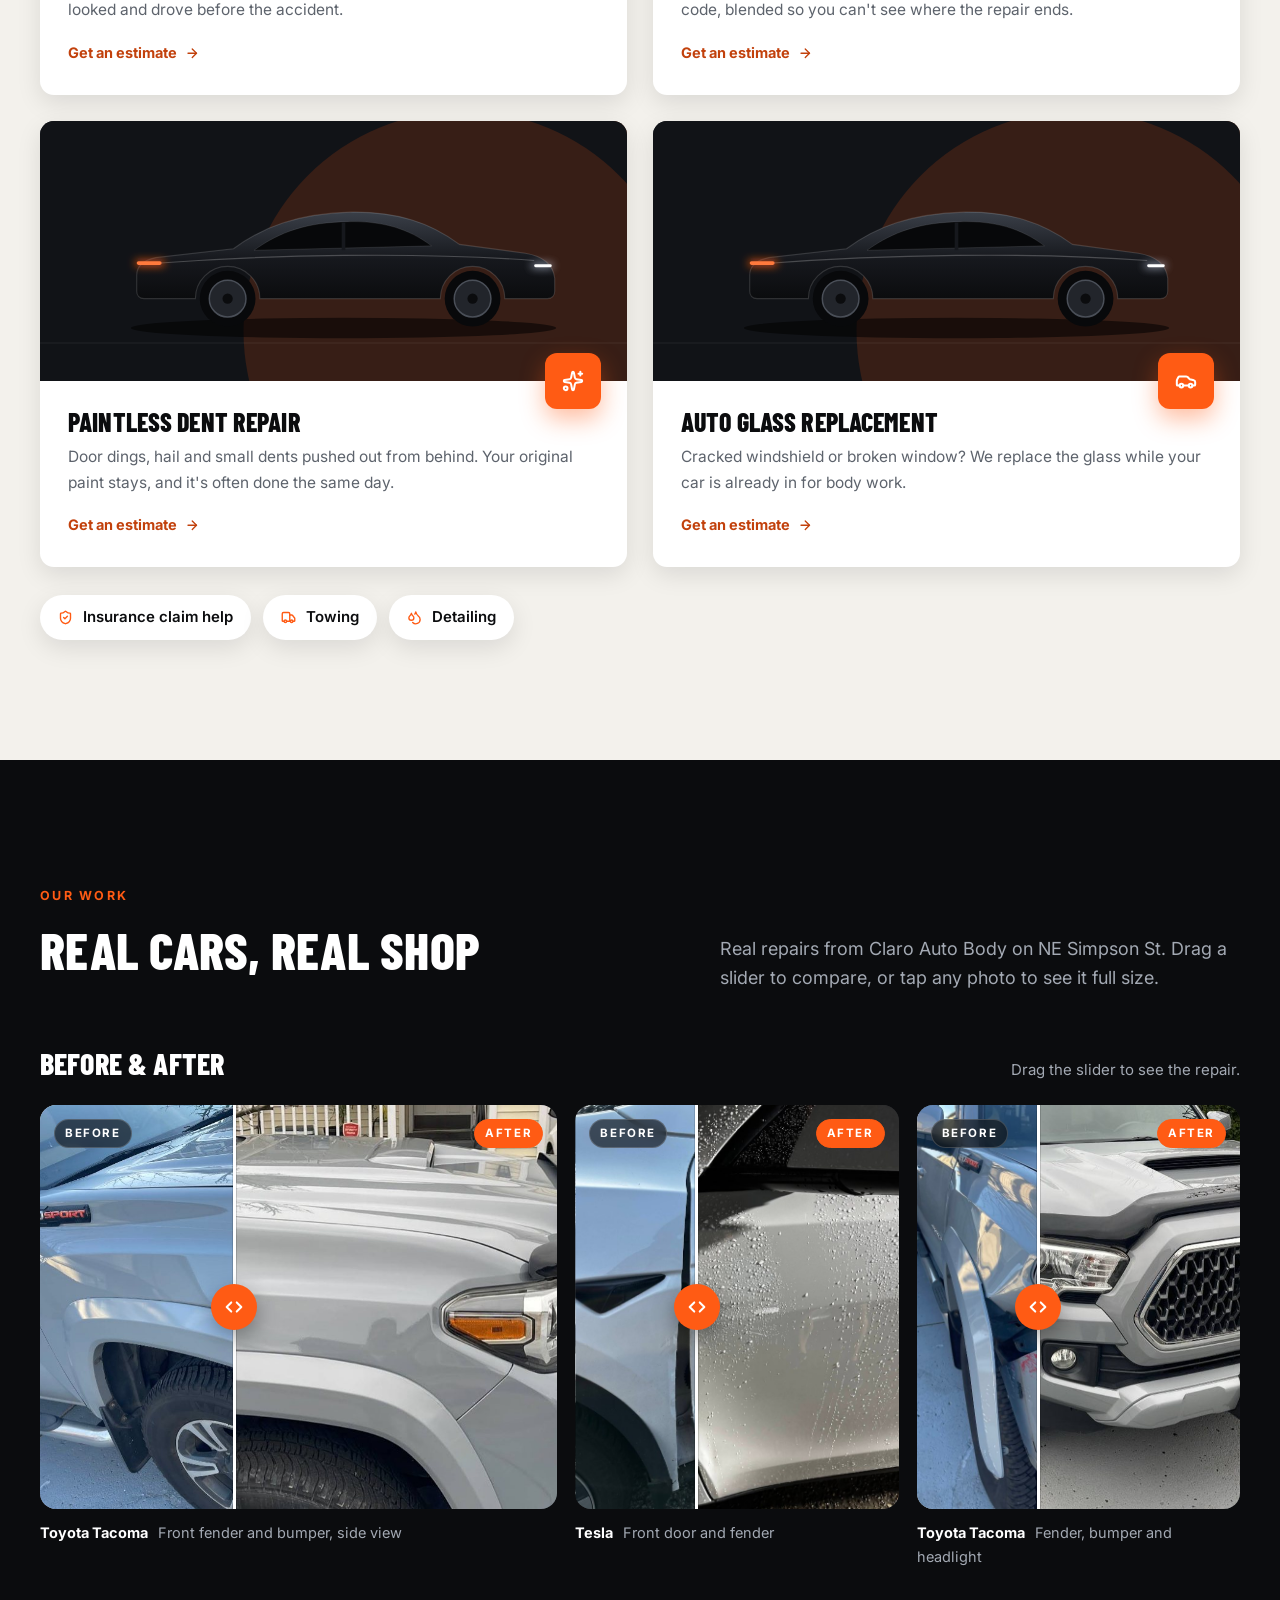
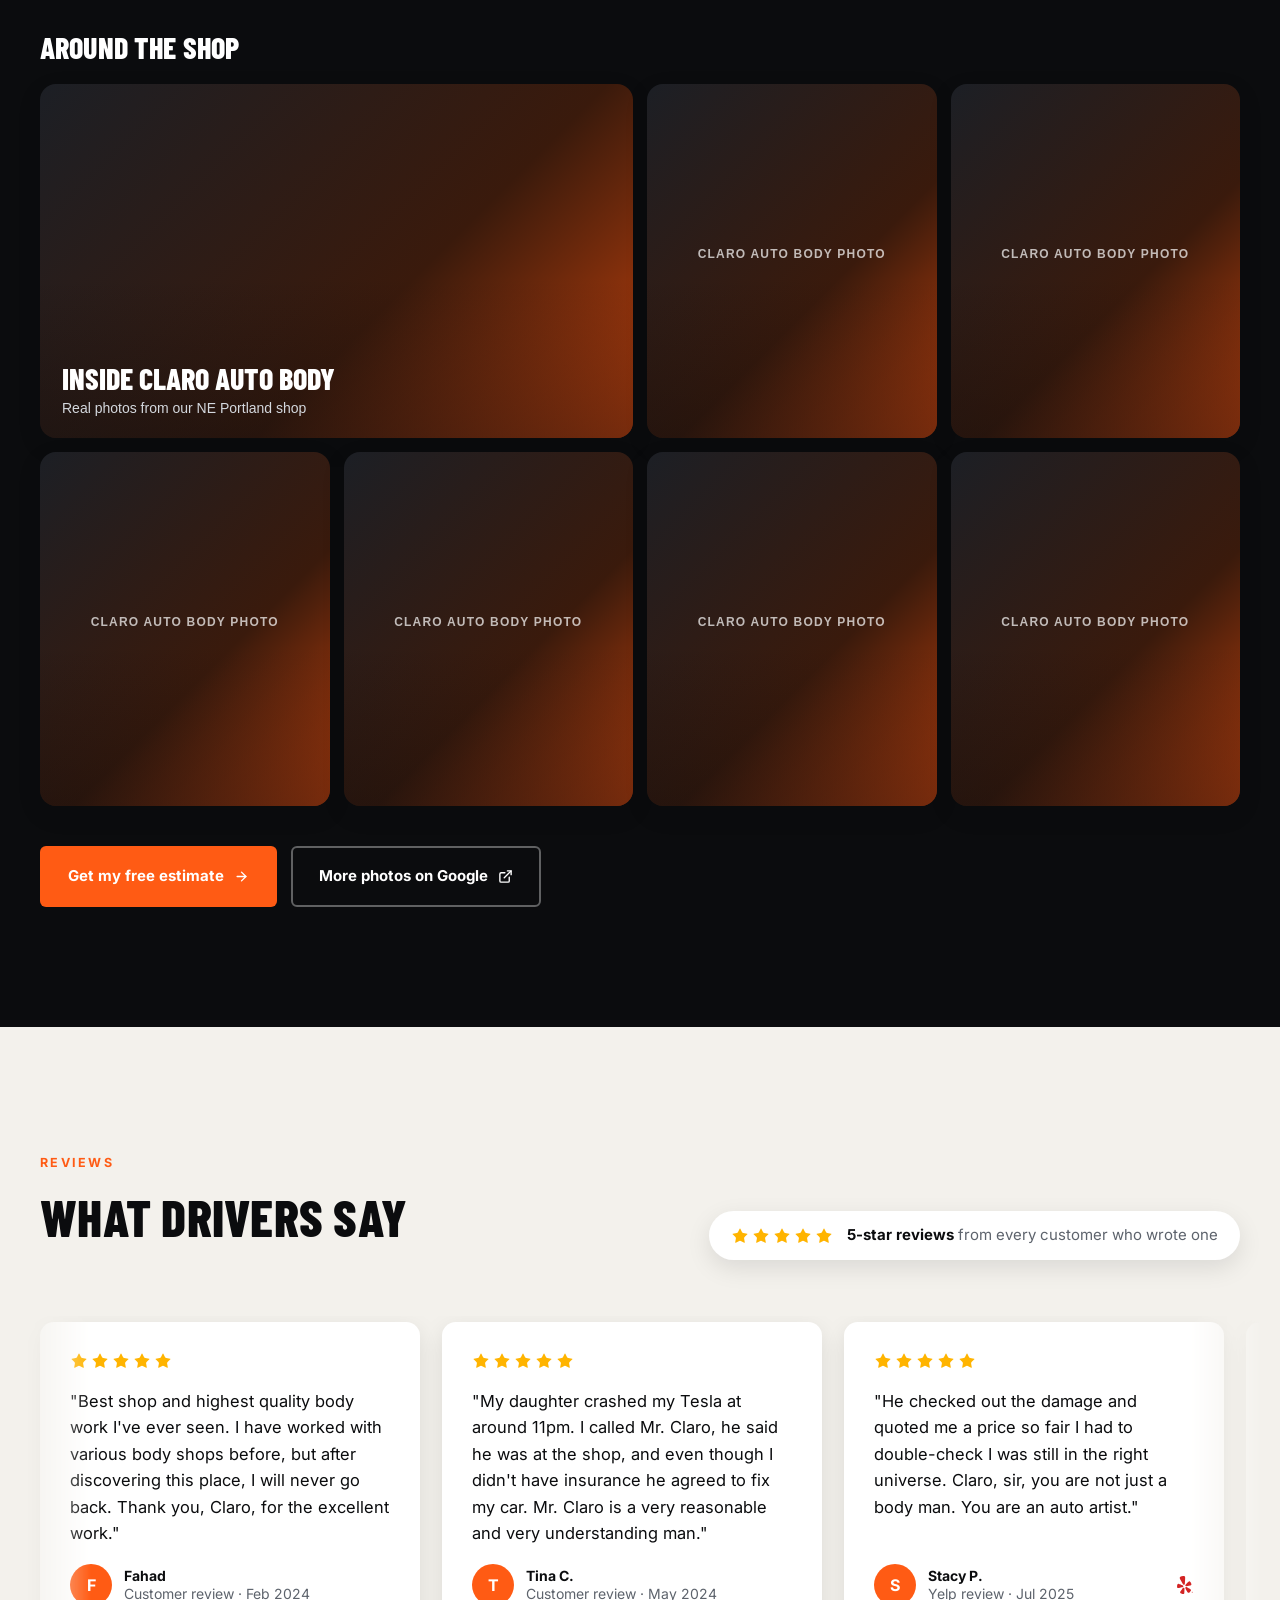
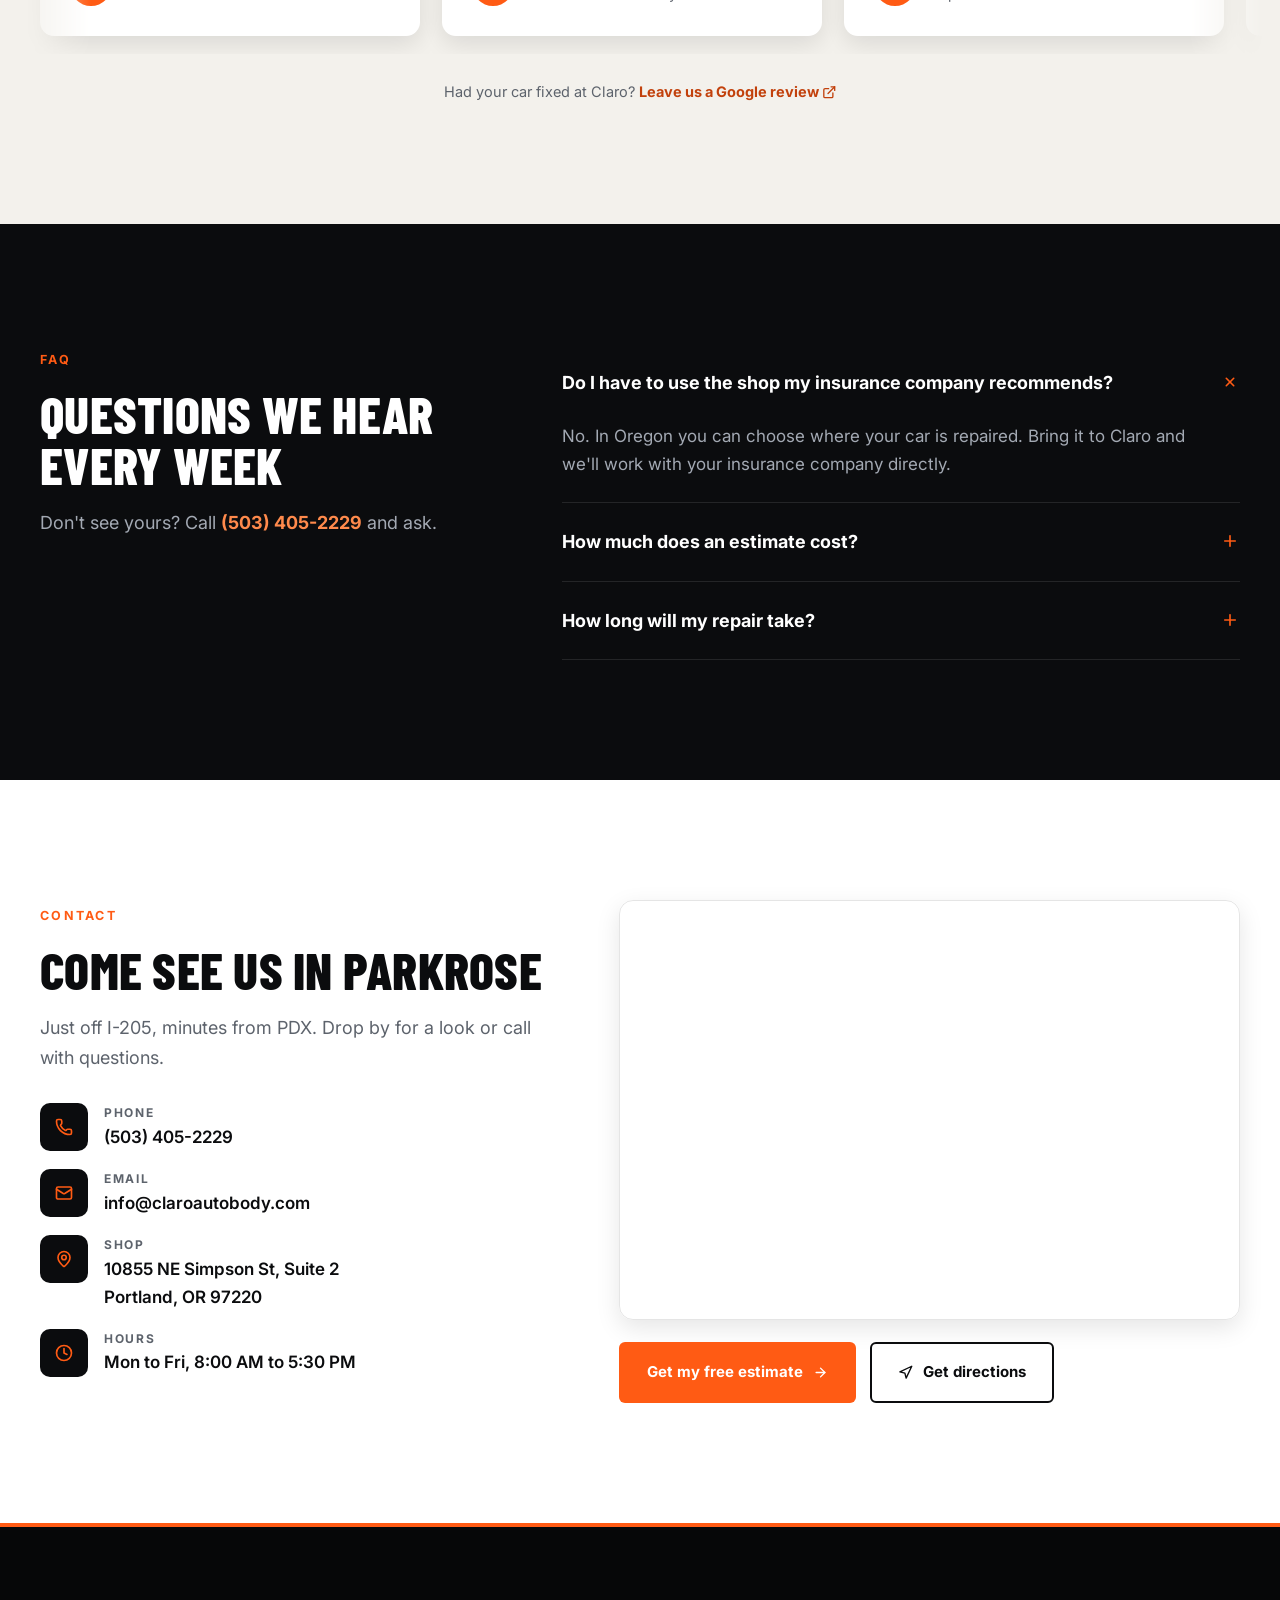
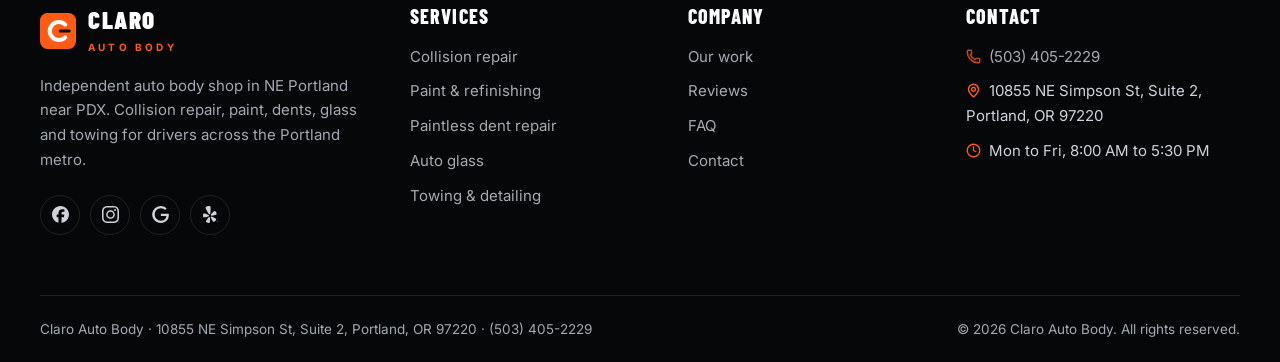
==== commit 9291e725: "Use Samsung's documented color-scheme value, drop the CSS workaround Samsung Internet 24+ only holds" ====
--- a/index.html
+++ b/index.html
@@ -3,8 +3,8 @@
 <head>
 <meta charset="UTF-8">
 <meta name="viewport" content="width=device-width, initial-scale=1">
-<!-- Stops phone browsers (Chrome auto dark, Samsung Internet dark mode) from recoloring the design -->
-<meta name="color-scheme" content="light only">
+<!-- Tells phone browsers (Samsung Internet 24+, Chrome) the design handles dark mode itself, so they should not recolor it -->
+<meta name="color-scheme" content="light dark">
 <title>Claro Auto Body | Collision Repair &amp; Paint, Portland OR</title>
 <meta name="description" content="Auto body shop in NE Portland near PDX. Collision repair, paint, dent removal, auto glass and towing. Free estimates, all insurance. Call (503) 405-2229.">
 <meta name="robots" content="index, follow, max-image-preview:large">
@@ -272,7 +272,6 @@
 <link rel="stylesheet" href="css/components.css">
 <link rel="stylesheet" href="css/sections.css">
 <link rel="stylesheet" href="css/responsive.css">
-<link rel="stylesheet" href="css/compat.css">
 </head>
 <body>
 <svg class="sprite" width="0" height="0" aria-hidden="true" focusable="false"><symbol id="car-art" viewBox="0 0 600 220"><defs><linearGradient id="cb" x1="0" y1="0" x2="0" y2="1"><stop offset="0" stop-color="#3a3f48"/><stop offset=".55" stop-color="#16181d"/><stop offset="1" stop-color="#0b0c0e"/></linearGradient><filter id="glw" x="-50%" y="-200%" width="200%" height="500%"><feGaussianBlur stdDeviation="6"/></filter></defs><ellipse cx="300" cy="200" rx="290" ry="14" fill="#000" opacity=".55"/><path d="M18 150V128c0-12 8-20 26-24l106-12c40-30 88-48 160-50 62-1 108 14 148 44l90 12c24 4 38 16 40 34v18c0 6-4 10-10 10h-58a44 44 0 0 0-88 0H186a44 44 0 0 0-88 0H28c-6 0-10-4-10-10Z" fill="url(#cb)" stroke="rgba(255,255,255,.14)" stroke-width="1.5"/><path d="M178 94c36-26 74-38 128-39 46-1 82 9 114 33Z" fill="#07080a" stroke="rgba(255,255,255,.12)"/><path d="M300 56v38" stroke="#16181d" stroke-width="5"/><path d="M40 112c160-12 360-16 520-4" fill="none" stroke="rgba(255,255,255,.22)" stroke-width="1.5"/><rect x="16" y="108" width="40" height="7" rx="3" fill="#FF5B14" filter="url(#glw)"/><rect x="18" y="109" width="34" height="5" rx="2.5" fill="#FF7A3d"/><rect x="556" y="112" width="30" height="6" rx="3" fill="#dfe8ff" filter="url(#glw)" opacity=".8"/><rect x="560" y="113" width="24" height="4" rx="2" fill="#fff"/><g><circle cx="142" cy="160" r="38" fill="#08090b"/><circle cx="142" cy="160" r="25" fill="#22252b" stroke="#4a4f58" stroke-width="2"/><circle cx="142" cy="160" r="7" fill="#0b0c0e"/></g><g><circle cx="476" cy="160" r="38" fill="#08090b"/><circle cx="476" cy="160" r="25" fill="#22252b" stroke="#4a4f58" stroke-width="2"/><circle cx="476" cy="160" r="7" fill="#0b0c0e"/></g></symbol><symbol id="i-arrow-right" viewBox="0 0 24 24"><path d="M5 12h14" /> <path d="m12 5 7 7-7 7" /></symbol><symbol id="i-calculator" viewBox="0 0 24 24"><rect width="16" height="20" x="4" y="2" rx="2" /> <line x1="8" x2="16" y1="6" y2="6" /> <line x1="16" x2="16" y1="14" y2="18" /> <path d="M16 10h.01" /> <path d="M12 10h.01" /> <path d="M8 10h.01" /> <path d="M12 14h.01" /> <path d="M8 14h.01" /> <path d="M12 18h.01" /> <path d="M8 18h.01" /></symbol><symbol id="i-camera" viewBox="0 0 24 24"><path d="M13.997 4a2 2 0 0 1 1.76 1.05l.486.9A2 2 0 0 0 18.003 7H20a2 2 0 0 1 2 2v9a2 2 0 0 1-2 2H4a2 2 0 0 1-2-2V9a2 2 0 0 1 2-2h1.997a2 2 0 0 0 1.759-1.048l.489-.904A2 2 0 0 1 10.004 4z" /> <circle cx="12" cy="13" r="3" /></symbol><symbol id="i-car" viewBox="0 0 24 24"><path d="M19 17h2c.6 0 1-.4 1-1v-3c0-.9-.7-1.7-1.5-1.9C18.7 10.6 16 10 16 10s-1.3-1.4-2.2-2.3c-.5-.4-1.1-.7-1.8-.7H5c-.6 0-1.1.4-1.4.9l-1.4 2.9A3.7 3.7 0 0 0 2 12v4c0 .6.4 1 1 1h2" /> <circle cx="7" cy="17" r="2" /> <path d="M9 17h6" /> <circle cx="17" cy="17" r="2" /></symbol><symbol id="i-car-front" viewBox="0 0 24 24"><path d="m21 8-2 2-1.5-3.7A2 2 0 0 0 15.646 5H8.4a2 2 0 0 0-1.903 1.257L5 10 3 8" /> <path d="M7 14h.01" /> <path d="M17 14h.01" /> <rect width="18" height="8" x="3" y="10" rx="2" /> <path d="M5 18v2" /> <path d="M19 18v2" /></symbol><symbol id="i-check" viewBox="0 0 24 24"><path d="M20 6 9 17l-5-5" /></symbol><symbol id="i-chevron-left" viewBox="0 0 24 24"><path d="m15 18-6-6 6-6" /></symbol><symbol id="i-chevron-right" viewBox="0 0 24 24"><path d="m9 18 6-6-6-6" /></symbol><symbol id="i-zoom-in" viewBox="0 0 24 24"><circle cx="11" cy="11" r="8" /> <line x1="21" x2="16.65" y1="21" y2="16.65" /> <line x1="11" x2="11" y1="8" y2="14" /> <line x1="8" x2="14" y1="11" y2="11" /></symbol><symbol id="i-chevrons-left-right" viewBox="0 0 24 24"><path d="m9 7-5 5 5 5" /> <path d="m15 7 5 5-5 5" /></symbol><symbol id="i-circle" viewBox="0 0 24 24"><circle cx="12" cy="12" r="10" /></symbol><symbol id="i-circle-check" viewBox="0 0 24 24"><circle cx="12" cy="12" r="10" /> <path d="m16 9-5.5 5.5L8 12" /></symbol><symbol id="i-clock" viewBox="0 0 24 24"><circle cx="12" cy="12" r="10" /> <path d="M12 6v6l4 2" /></symbol><symbol id="i-droplets" viewBox="0 0 24 24"><path d="M7 16.3c2.2 0 4-1.83 4-4.05 0-1.16-.57-2.26-1.71-3.19S7.29 6.75 7 5.3c-.29 1.45-1.14 2.84-2.29 3.76S3 11.1 3 12.25c0 2.22 1.8 4.05 4 4.05z" /> <path d="M12.56 6.6A10.97 10.97 0 0 0 14 3.02c.5 2.5 2 4.9 4 6.5s3 3.5 3 5.5a6.98 6.98 0 0 1-11.91 4.97" /></symbol><symbol id="i-external-link" viewBox="0 0 24 24"><path d="M15 3h6v6" /> <path d="M10 14 21 3" /> <path d="M18 13v6a2 2 0 0 1-2 2H5a2 2 0 0 1-2-2V8a2 2 0 0 1 2-2h6" /></symbol><symbol id="i-file-text" viewBox="0 0 24 24"><path d="M6 22a2 2 0 0 1-2-2V4a2 2 0 0 1 2-2h8a2.4 2.4 0 0 1 1.704.706l3.588 3.588A2.4 2.4 0 0 1 20 8v12a2 2 0 0 1-2 2z" /> <path d="M14 2v5a1 1 0 0 0 1 1h5" /> <path d="M10 9H8" /> <path d="M16 13H8" /> <path d="M16 17H8" /></symbol><symbol id="i-handshake" viewBox="0 0 24 24"><path d="m11 17 2 2a1 1 0 1 0 3-3" /> <path d="m14 14 2.5 2.5a1 1 0 1 0 3-3l-3.88-3.88a3 3 0 0 0-4.24 0l-.88.88a1 1 0 1 1-3-3l2.81-2.81a5.79 5.79 0 0 1 7.06-.87l.47.28a2 2 0 0 0 1.42.25L21 4" /> <path d="m21 3 1 11h-2" /> <path d="M3 3 2 14l6.5 6.5a1 1 0 1 0 3-3" /> <path d="M3 4h8" /></symbol><symbol id="i-key" viewBox="0 0 24 24"><path d="m2 21 9.6-9.6" /> <path d="m7.5 15.5 2.3 2.3a1 1 0 0 1 0 1.4l-2.1 2.1a1 1 0 0 1-1.4 0L4 19" /> <circle cx="15.5" cy="7.5" r="5.5" /></symbol><symbol id="i-languages" viewBox="0 0 24 24"><path d="m5 8 6 6" /> <path d="m4 14 6-6 2-3" /> <path d="M2 5h12" /> <path d="M7 2h1" /> <path d="m22 22-5-10-5 10" /> <path d="M14 18h6" /></symbol><symbol id="i-lock" viewBox="0 0 24 24"><rect width="18" height="11" x="3" y="11" rx="2" ry="2" /> <path d="M7 11V7a5 5 0 0 1 10 0v4" /></symbol><symbol id="i-mail" viewBox="0 0 24 24"><path d="m22 7-8.991 5.727a2 2 0 0 1-2.009 0L2 7" /> <rect x="2" y="4" width="20" height="16" rx="2" /></symbol><symbol id="i-map" viewBox="0 0 24 24"><path d="M14.106 5.553a2 2 0 0 0 1.788 0l3.659-1.83A1 1 0 0 1 21 4.619v12.764a1 1 0 0 1-.553.894l-4.553 2.277a2 2 0 0 1-1.788 0l-4.212-2.106a2 2 0 0 0-1.788 0l-3.659 1.83A1 1 0 0 1 3 19.381V6.618a1 1 0 0 1 .553-.894l4.553-2.277a2 2 0 0 1 1.788 0z" /> <path d="M15 5.764v15" /> <path d="M9 3.236v15" /></symbol><symbol id="i-map-pin" viewBox="0 0 24 24"><path d="M20 10c0 4.993-5.539 10.193-7.399 11.799a1 1 0 0 1-1.202 0C9.539 20.193 4 14.993 4 10a8 8 0 0 1 16 0" /> <circle cx="12" cy="10" r="3" /></symbol><symbol id="i-menu" viewBox="0 0 24 24"><path d="M4 5h16" /> <path d="M4 12h16" /> <path d="M4 19h16" /></symbol><symbol id="i-navigation" viewBox="0 0 24 24"><polygon points="3 11 22 2 13 21 11 13 3 11" /></symbol><symbol id="i-phone" viewBox="0 0 24 24"><path d="M13.832 16.568a1 1 0 0 0 1.213-.303l.355-.465A2 2 0 0 1 17 15h3a2 2 0 0 1 2 2v3a2 2 0 0 1-2 2A18 18 0 0 1 2 4a2 2 0 0 1 2-2h3a2 2 0 0 1 2 2v3a2 2 0 0 1-.8 1.6l-.468.351a1 1 0 0 0-.292 1.233 14 14 0 0 0 6.392 6.384" /></symbol><symbol id="i-plane-takeoff" viewBox="0 0 24 24"><path d="M2 22h20" /> <path d="M6.36 17.4 4 17l-2-4 1.1-.55a2 2 0 0 1 1.8 0l.17.1a2 2 0 0 0 1.8 0L8 12 5 6l.9-.45a2 2 0 0 1 2.09.2l4.02 3a2 2 0 0 0 2.1.2l4.19-2.06a2.41 2.41 0 0 1 1.73-.17L21 7a1.4 1.4 0 0 1 .87 1.99l-.38.76c-.23.46-.6.84-1.07 1.08L7.58 17.2a2 2 0 0 1-1.22.18Z" /></symbol><symbol id="i-plus" viewBox="0 0 24 24"><path d="M5 12h14" /> <path d="M12 5v14" /></symbol><symbol id="i-send" viewBox="0 0 24 24"><path d="M14.536 21.686a.5.5 0 0 0 .937-.024l6.5-19a.496.496 0 0 0-.635-.635l-19 6.5a.5.5 0 0 0-.024.937l7.93 3.18a2 2 0 0 1 1.112 1.11z" /> <path d="m21.854 2.147-10.94 10.939" /></symbol><symbol id="i-shield" viewBox="0 0 24 24"><path d="M20 13c0 5-3.5 7.5-7.66 8.95a1 1 0 0 1-.67-.01C7.5 20.5 4 18 4 13V6a1 1 0 0 1 1-1c2 0 4.5-1.2 6.24-2.72a1.17 1.17 0 0 1 1.52 0C14.51 3.81 17 5 19 5a1 1 0 0 1 1 1z" /></symbol><symbol id="i-shield-check" viewBox="0 0 24 24"><path d="M20 13c0 5-3.5 7.5-7.66 8.95a1 1 0 0 1-.67-.01C7.5 20.5 4 18 4 13V6a1 1 0 0 1 1-1c2 0 4.5-1.2 6.24-2.72a1.17 1.17 0 0 1 1.52 0C14.51 3.81 17 5 19 5a1 1 0 0 1 1 1z" /> <path d="m9 12 2 2 4-4" /></symbol><symbol id="i-sparkles" viewBox="0 0 24 24"><path d="M11.017 2.814a1 1 0 0 1 1.966 0l1.051 5.558a2 2 0 0 0 1.594 1.594l5.558 1.051a1 1 0 0 1 0 1.966l-5.558 1.051a2 2 0 0 0-1.594 1.594l-1.051 5.558a1 1 0 0 1-1.966 0l-1.051-5.558a2 2 0 0 0-1.594-1.594l-5.558-1.051a1 1 0 0 1 0-1.966l5.558-1.051a2 2 0 0 0 1.594-1.594z" /> <path d="M20 2v4" /> <path d="M22 4h-4" /> <circle cx="4" cy="20" r="2" /></symbol><symbol id="i-spray-can" viewBox="0 0 24 24"><path d="m12 19 8-3" /> <path d="M14 6h-2" /> <path d="M18 8.172V5a1 1 0 00-1-1h-2a1 1 0 00-1 1v3.172" /> <path d="m20 11-8 3" /> <path d="M20 20a2 2 0 01-2 2h-4a2 2 0 01-2-2v-9a3 3 0 013-3h2a3 3 0 013 3z" /> <path d="M4 10h.01" /> <path d="M4 2h.01" /> <path d="M4 6h.01" /> <path d="M8 4h.01" /> <path d="M8 8h.01" /></symbol><symbol id="i-star" viewBox="0 0 24 24"><path d="M11.525 2.295a.53.53 0 0 1 .95 0l2.31 4.679a2.123 2.123 0 0 0 1.595 1.16l5.166.756a.53.53 0 0 1 .294.904l-3.736 3.638a2.123 2.123 0 0 0-.611 1.878l.882 5.14a.53.53 0 0 1-.771.56l-4.618-2.428a2.122 2.122 0 0 0-1.973 0L6.396 21.01a.53.53 0 0 1-.77-.56l.881-5.139a2.122 2.122 0 0 0-.611-1.879L2.16 9.795a.53.53 0 0 1 .294-.906l5.165-.755a2.122 2.122 0 0 0 1.597-1.16z" /></symbol><symbol id="i-truck" viewBox="0 0 24 24"><path d="M14 18V6a2 2 0 0 0-2-2H4a2 2 0 0 0-2 2v11a1 1 0 0 0 1 1h2" /> <path d="M15 18H9" /> <path d="M19 18h2a1 1 0 0 0 1-1v-3.65a1 1 0 0 0-.22-.624l-3.48-4.35A1 1 0 0 0 17.52 8H14" /> <circle cx="17" cy="18" r="2" /> <circle cx="7" cy="18" r="2" /></symbol><symbol id="i-x" viewBox="0 0 24 24"><path d="M18 6 6 18" /> <path d="m6 6 12 12" /></symbol><symbol id="b-facebook" viewBox="0 0 24 24"><path d="M9.101 23.691v-7.98H6.627v-3.667h2.474v-1.58c0-4.085 1.848-5.978 5.858-5.978.401 0 .955.042 1.468.103a8.68 8.68 0 0 1 1.141.195v3.325a8.623 8.623 0 0 0-.653-.036 26.805 26.805 0 0 0-.733-.009c-.707 0-1.259.096-1.675.309a1.686 1.686 0 0 0-.679.622c-.258.42-.374.995-.374 1.752v1.297h3.919l-.386 2.103-.287 1.564h-3.246v8.245C19.396 23.238 24 18.179 24 12.044c0-6.627-5.373-12-12-12s-12 5.373-12 12c0 5.628 3.874 10.35 9.101 11.647Z"/></symbol><symbol id="b-google" viewBox="0 0 24 24"><path d="M12.48 10.92v3.28h7.84c-.24 1.84-.853 3.187-1.787 4.133-1.147 1.147-2.933 2.4-6.053 2.4-4.827 0-8.6-3.893-8.6-8.72s3.773-8.72 8.6-8.72c2.6 0 4.507 1.027 5.907 2.347l2.307-2.307C18.747 1.44 16.133 0 12.48 0 5.867 0 .307 5.387.307 12s5.56 12 12.173 12c3.573 0 6.267-1.173 8.373-3.36 2.16-2.16 2.84-5.213 2.84-7.667 0-.76-.053-1.467-.173-2.053H12.48z"/></symbol><symbol id="b-instagram" viewBox="0 0 24 24"><path d="M7.0301.084c-1.2768.0602-2.1487.264-2.911.5634-.7888.3075-1.4575.72-2.1228 1.3877-.6652.6677-1.075 1.3368-1.3802 2.127-.2954.7638-.4956 1.6365-.552 2.914-.0564 1.2775-.0689 1.6882-.0626 4.947.0062 3.2586.0206 3.6671.0825 4.9473.061 1.2765.264 2.1482.5635 2.9107.308.7889.72 1.4573 1.388 2.1228.6679.6655 1.3365 1.0743 2.1285 1.38.7632.295 1.6361.4961 2.9134.552 1.2773.056 1.6884.069 4.9462.0627 3.2578-.0062 3.668-.0207 4.9478-.0814 1.28-.0607 2.147-.2652 2.9098-.5633.7889-.3086 1.4578-.72 2.1228-1.3881.665-.6682 1.0745-1.3378 1.3795-2.1284.2957-.7632.4966-1.636.552-2.9124.056-1.2809.0692-1.6898.063-4.948-.0063-3.2583-.021-3.6668-.0817-4.9465-.0607-1.2797-.264-2.1487-.5633-2.9117-.3084-.7889-.72-1.4568-1.3876-2.1228C21.2982 1.33 20.628.9208 19.8378.6165 19.074.321 18.2017.1197 16.9244.0645 15.6471.0093 15.236-.005 11.977.0014 8.718.0076 8.31.0215 7.0301.0839m.1402 21.6932c-1.17-.0509-1.8053-.2453-2.2287-.408-.5606-.216-.96-.4771-1.3819-.895-.422-.4178-.6811-.8186-.9-1.378-.1644-.4234-.3624-1.058-.4171-2.228-.0595-1.2645-.072-1.6442-.079-4.848-.007-3.2037.0053-3.583.0607-4.848.05-1.169.2456-1.805.408-2.2282.216-.5613.4762-.96.895-1.3816.4188-.4217.8184-.6814 1.3783-.9003.423-.1651 1.0575-.3614 2.227-.4171 1.2655-.06 1.6447-.072 4.848-.079 3.2033-.007 3.5835.005 4.8495.0608 1.169.0508 1.8053.2445 2.228.408.5608.216.96.4754 1.3816.895.4217.4194.6816.8176.9005 1.3787.1653.4217.3617 1.056.4169 2.2263.0602 1.2655.0739 1.645.0796 4.848.0058 3.203-.0055 3.5834-.061 4.848-.051 1.17-.245 1.8055-.408 2.2294-.216.5604-.4763.96-.8954 1.3814-.419.4215-.8181.6811-1.3783.9-.4224.1649-1.0577.3617-2.2262.4174-1.2656.0595-1.6448.072-4.8493.079-3.2045.007-3.5825-.006-4.848-.0608M16.953 5.5864A1.44 1.44 0 1 0 18.39 4.144a1.44 1.44 0 0 0-1.437 1.4424M5.8385 12.012c.0067 3.4032 2.7706 6.1557 6.173 6.1493 3.4026-.0065 6.157-2.7701 6.1506-6.1733-.0065-3.4032-2.771-6.1565-6.174-6.1498-3.403.0067-6.156 2.771-6.1496 6.1738M8 12.0077a4 4 0 1 1 4.008 3.9921A3.9996 3.9996 0 0 1 8 12.0077"/></symbol><symbol id="b-yelp" viewBox="0 0 24 24"><path d="m7.6885 15.1415-3.6715.8483c-.3769.0871-.755.183-1.1452.155-.2611-.0188-.5122-.0414-.7606-.213a1.179 1.179 0 0 1-.331-.3594c-.3486-.5519-.3656-1.3661-.3697-2.0004a6.2874 6.2874 0 0 1 .3314-2.0642 1.857 1.857 0 0 1 .1073-.2474 2.3426 2.3426 0 0 1 .1255-.2165 2.4572 2.4572 0 0 1 .1563-.1975 1.1736 1.1736 0 0 1 .399-.2831 1.082 1.082 0 0 1 .4592-.0837c.2355.0016.5139.052.91.1734.0555.0191.1237.0382.1856.0572.3277.1013.7048.2404 1.1499.3987.6863.2404 1.3663.487 2.0463.7397l1.2117.4423c.2217.0807.4363.18.6412.297.174.0984.3273.2298.4512.387a1.217 1.217 0 0 1 .192.4309 1.2205 1.2205 0 0 1-.872 1.4522c-.0468.0151-.0852.0239-.1085.0293l-1.105.2553-.0031-.001zM18.8208 7.565a1.8506 1.8506 0 0 0-.2042-.1754 2.4082 2.4082 0 0 0-.2077-.1394 2.3607 2.3607 0 0 0-.2269-.109 1.1705 1.1705 0 0 0-.482-.0796 1.0862 1.0862 0 0 0-.4498.1263c-.2107.1048-.4388.2732-.742.5551-.042.0417-.0947.0886-.142.133-.2502.2351-.5286.5252-.8599.863a114.6363 114.6363 0 0 0-1.5166 1.5629l-.8962.9293a4.1897 4.1897 0 0 0-.4466.5483 1.541 1.541 0 0 0-.2364.5459 1.2199 1.2199 0 0 0 .0107.4518l.0046.02a1.218 1.218 0 0 0 1.4184.923 1.162 1.162 0 0 0 .1105-.0213l4.7781-1.104c.3766-.087.7587-.1667 1.097-.3631.2269-.1316.4428-.262.5909-.5252a1.1793 1.1793 0 0 0 .1405-.4683c.0733-.6512-.2668-1.3908-.5403-1.963a6.2792 6.2792 0 0 0-1.2001-1.7103zM8.9703.0754a8.6724 8.6724 0 0 0-.83.1564c-.2754.066-.548.1383-.8146.2236-.868.2844-2.0884.8063-2.295 1.8065-.1165.5655.1595 1.1439.3737 1.66.2595.6254.614 1.1889.9373 1.7777.8543 1.5545 1.7245 3.0993 2.5922 4.6457.259.4617.5416 1.0464 1.043 1.2856a1.058 1.058 0 0 0 .1013.0383c.2248.0851.4699.1016.7041.0471a4.3015 4.3015 0 0 0 .0418-.0097 1.2136 1.2136 0 0 0 .5658-.3397 1.1033 1.1033 0 0 0 .079-.0822c.3463-.435.3454-1.0833.3764-1.6134.1042-1.771.2139-3.5423.3009-5.3142.0332-.6712.1055-1.3333.0655-2.0096-.0328-.5579-.0368-1.1984-.3891-1.6563-.6218-.8073-1.9476-.741-2.8523-.6158zm2.084 15.9505a1.1053 1.1053 0 0 0-1.2306-.4145 1.1398 1.1398 0 0 0-.1526.0633 1.4806 1.4806 0 0 0-.2171.1354c-.1992.1475-.3668.3392-.5196.5315-.0386.049-.074.1143-.12.1562l-.7686 1.0573a113.9168 113.9168 0 0 0-1.2913 1.789c-.278.3895-.5184.7184-.7083 1.0094-.036.0547-.0734.116-.1075.1647-.2277.3522-.3566.6092-.4228.8381a1.0945 1.0945 0 0 0-.046.4721c.0211.1655.0768.3246.1635.467.046.0715.0957.1406.1487.207a2.334 2.334 0 0 0 .1754.1825 1.843 1.843 0 0 0 .2108.1732c.5304.369 1.1112.6342 1.722.8391a6.0958 6.0958 0 0 0 1.5716.3004c.091.0046.1821.0025.2728-.006a2.3878 2.3878 0 0 0 .2506-.0351 2.3862 2.3862 0 0 0 .2447-.071 1.1927 1.1927 0 0 0 .4175-.2658c.1127-.113.1994-.249.2541-.3989.0889-.2214.1473-.5026.1857-.92.0034-.0593.0118-.1305.0177-.1958.0304-.3463.0443-.7531.0666-1.2315.0375-.7357.067-1.4681.0903-2.2026 0 0 .0495-1.3053.0494-1.306.0113-.3008.002-.6342-.0814-.9336a1.396 1.396 0 0 0-.1756-.4054zm8.6754 2.0439c-.1605-.176-.3878-.3514-.7462-.5682-.0518-.0288-.1124-.0674-.1684-.1009-.2985-.1795-.658-.3684-1.078-.5965a120.7615 120.7615 0 0 0-1.9427-1.042l-1.1515-.6107c-.0597-.0175-.1203-.0607-.1766-.0878-.2212-.1058-.4558-.2045-.6992-.2498a1.4915 1.4915 0 0 0-.2545-.0265 1.1527 1.1527 0 0 0-.1648.01 1.1077 1.1077 0 0 0-.9227.9133 1.4186 1.4186 0 0 0 .0159.439c.0563.3065.1932.6096.3346.875l.615 1.1526c.3422.65.6884 1.2963 1.0435 1.9406.229.4202.4196.7799.5982 1.078.0338.056.0721.1163.1011.1682.2173.3584.392.584.569.7458.1146.1107.252.195.4026.247.1583.0525.326.071.4919.0546a2.368 2.368 0 0 0 .251-.0435c.0817-.022.1622-.048.241-.0784a1.863 1.863 0 0 0 .2475-.1143 6.1018 6.1018 0 0 0 1.2818-.9597c.4596-.4522.8659-.9454 1.182-1.51.044-.08.0819-.163.1138-.2483a2.49 2.49 0 0 0 .0773-.2411c.0186-.083.033-.1669.0429-.2513a1.188 1.188 0 0 0-.0565-.491 1.0933 1.0933 0 0 0-.248-.4041zm2.86 3.742a.8523.8523 0 0 1-.111.4236c-.074.132-.178.2377-.3115.3172a.8428.8428 0 0 1-.4385.119.847.847 0 0 1-.4373-.1179.8526.8526 0 0 1-.3125-.3171.8548.8548 0 0 1-.111-.4248c0-.1526.038-.2958.1143-.4294a.8405.8405 0 0 1 .315-.3159.849.849 0 0 1 .4315-.1156.8514.8514 0 0 1 .4294.1144.84.84 0 0 1 .316.3148.8494.8494 0 0 1 .1156.4317zm-.1202 0c0-.1328-.0332-.256-.0996-.3698s-.1564-.2038-.2702-.2702a.7125.7125 0 0 0-.371-.1007.7204.7204 0 0 0-.3698.0996.7487.7487 0 0 0-.2713.2702.7181.7181 0 0 0-.0996.3709c0 .132.0332.2557.0996.371a.7355.7355 0 0 0 .2713.2713.7354.7354 0 0 0 .3698.0985.7205.7205 0 0 0 .3698-.0996.7423.7423 0 0 0 .2702-.2691.7186.7186 0 0 0 .1008-.3721zm-.577.0584.2724.4522h-.1922l-.237-.4052h-.1546v.4052h-.1695v-1.02h.2988c.1268 0 .2195.0247.2783.0744.0595.0496.0892.1252.0892.2267a.2785.2785 0 0 1-.0492.1625c-.032.0466-.0775.0813-.1362.1042zm-.0412-.1408a.1532.1532 0 0 0 .056-.1214c0-.0573-.0164-.0981-.0491-.1225-.0329-.0251-.0847-.0377-.1557-.0377h-.1214v.3285h.1237c.061 0 .1098-.0157.1465-.047z"/></symbol></svg>
--- a/css/base.css
+++ b/css/base.css
@@ -1,9 +1,7 @@
 /* Claro Auto Body | Design tokens, reset, typography, utilities */
 
 :root{
-  color-scheme:light only;
-  --accent-paint:linear-gradient(var(--accent),var(--accent));
-  --accent-paint-hover:linear-gradient(#ff6d2e,#ff6d2e);
+  color-scheme:light dark;
   --ink:#0B0C0E;
   --primary:#121418;
   --primary-2:#1C1F25;
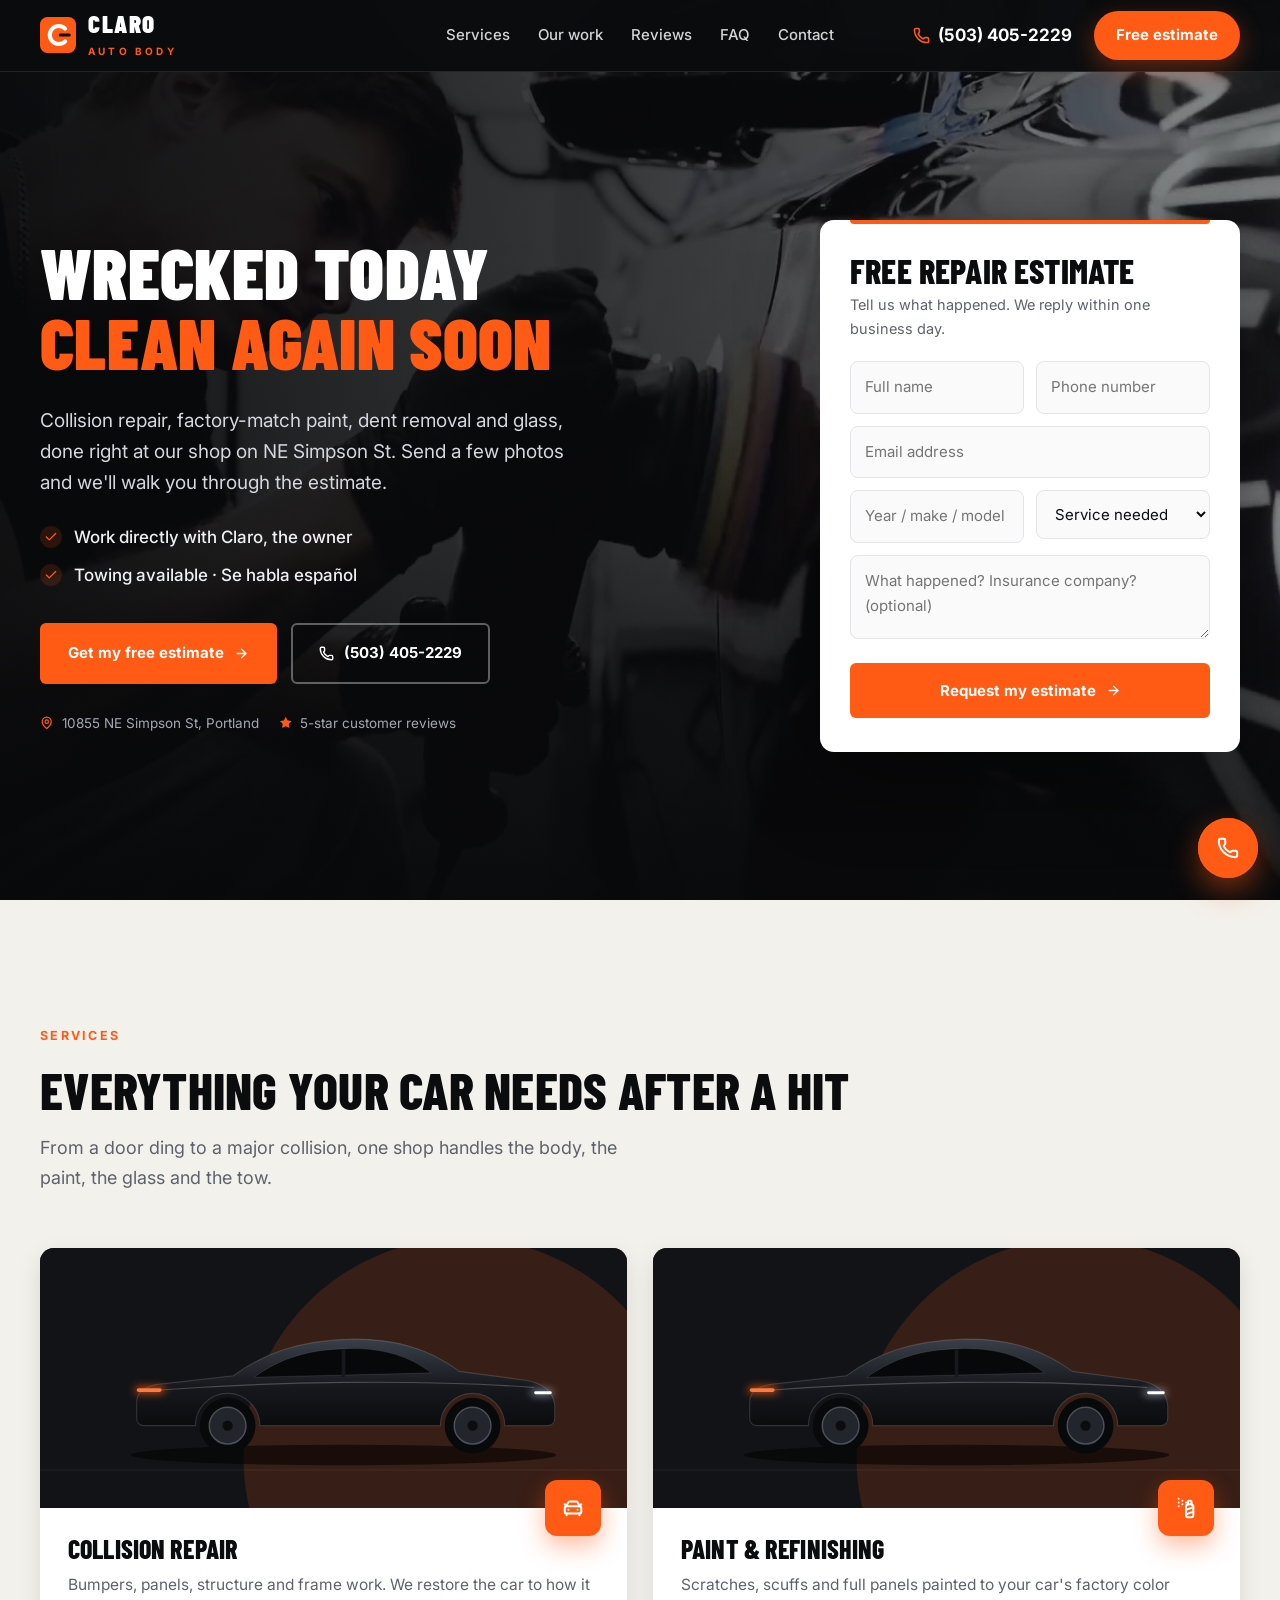
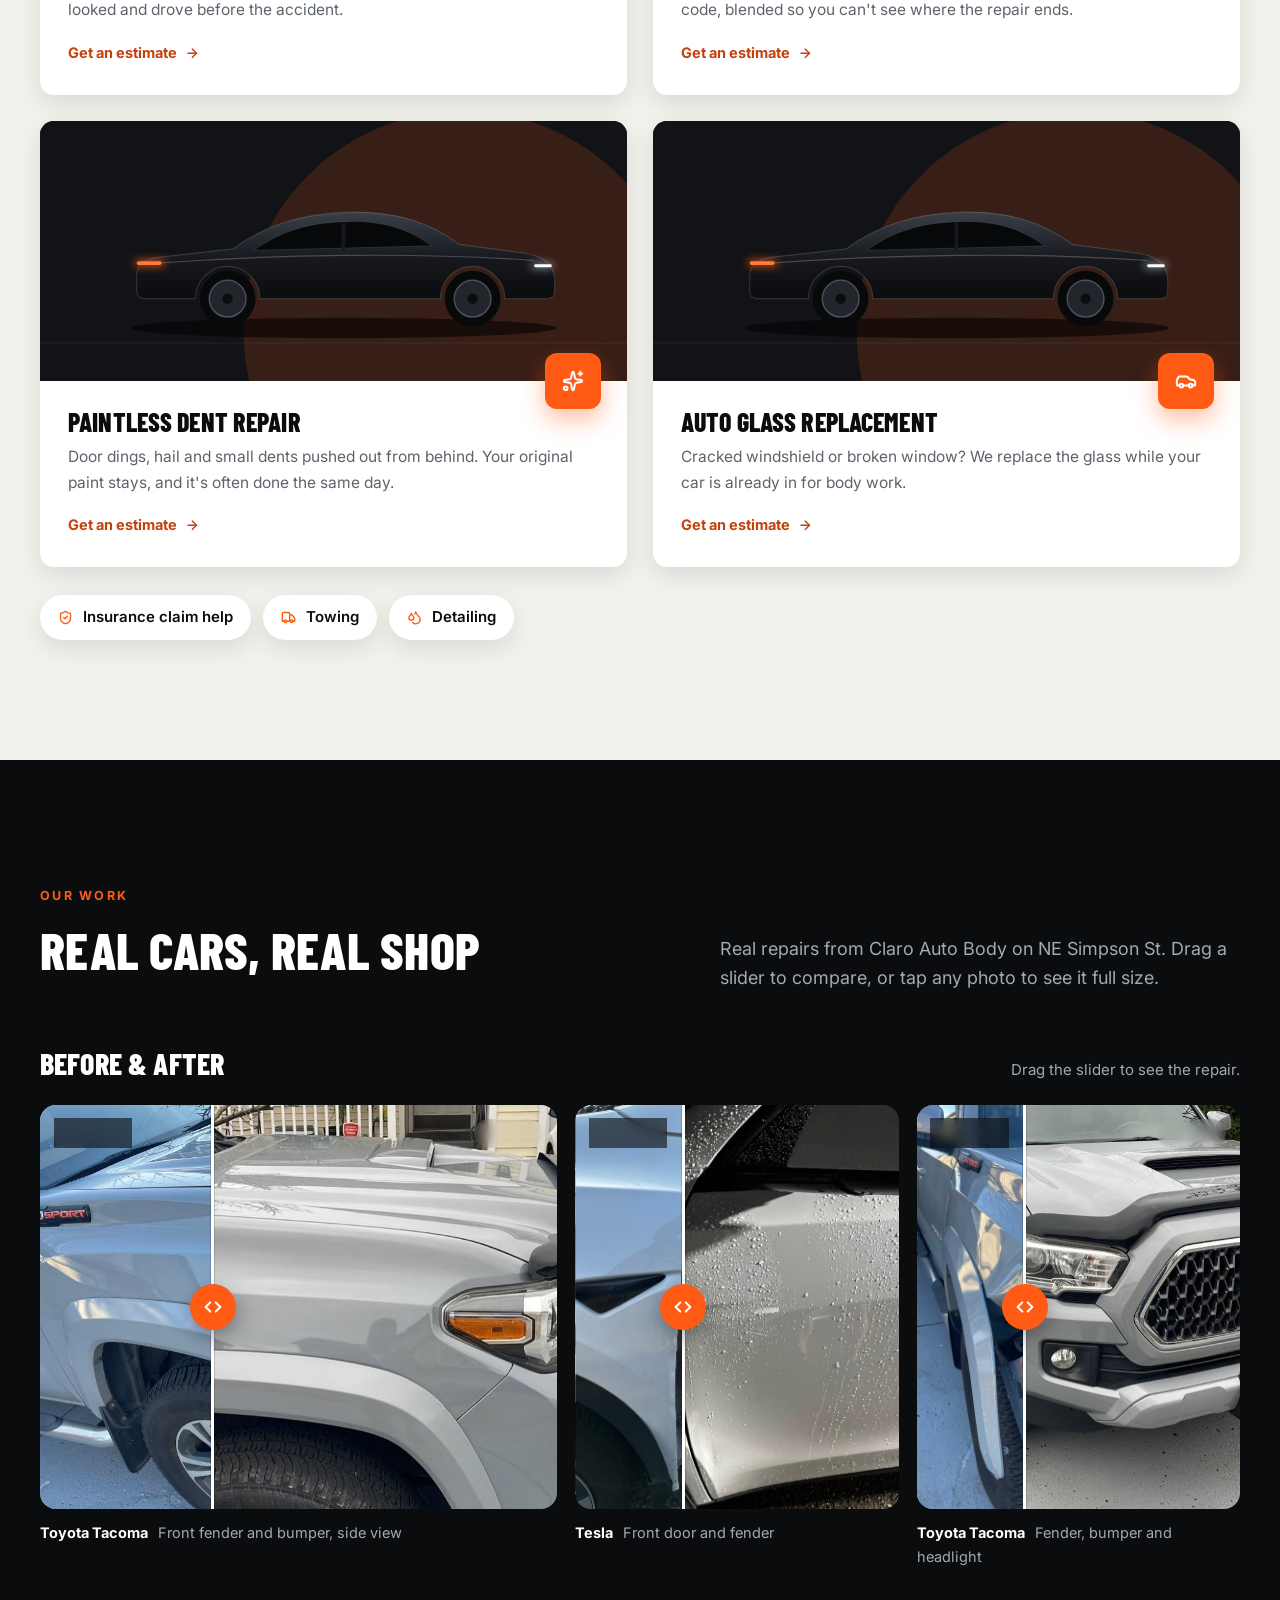
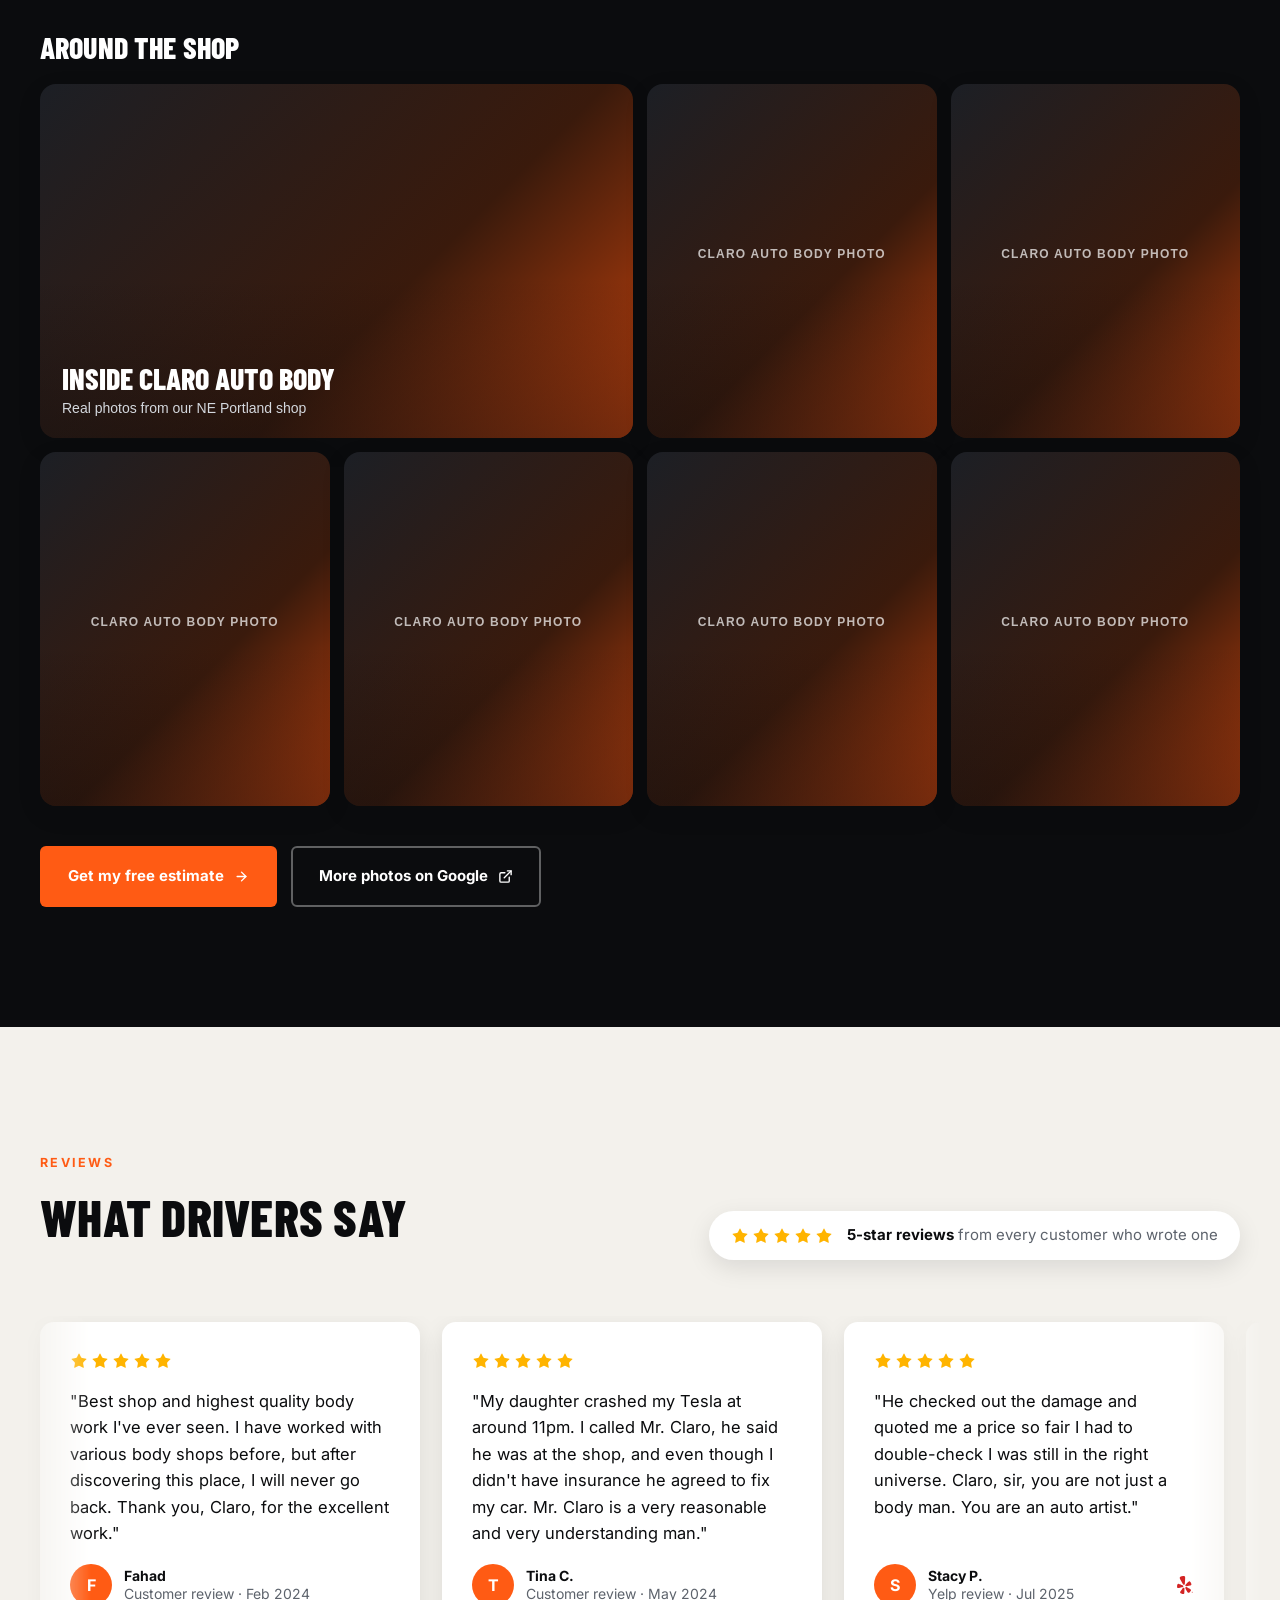
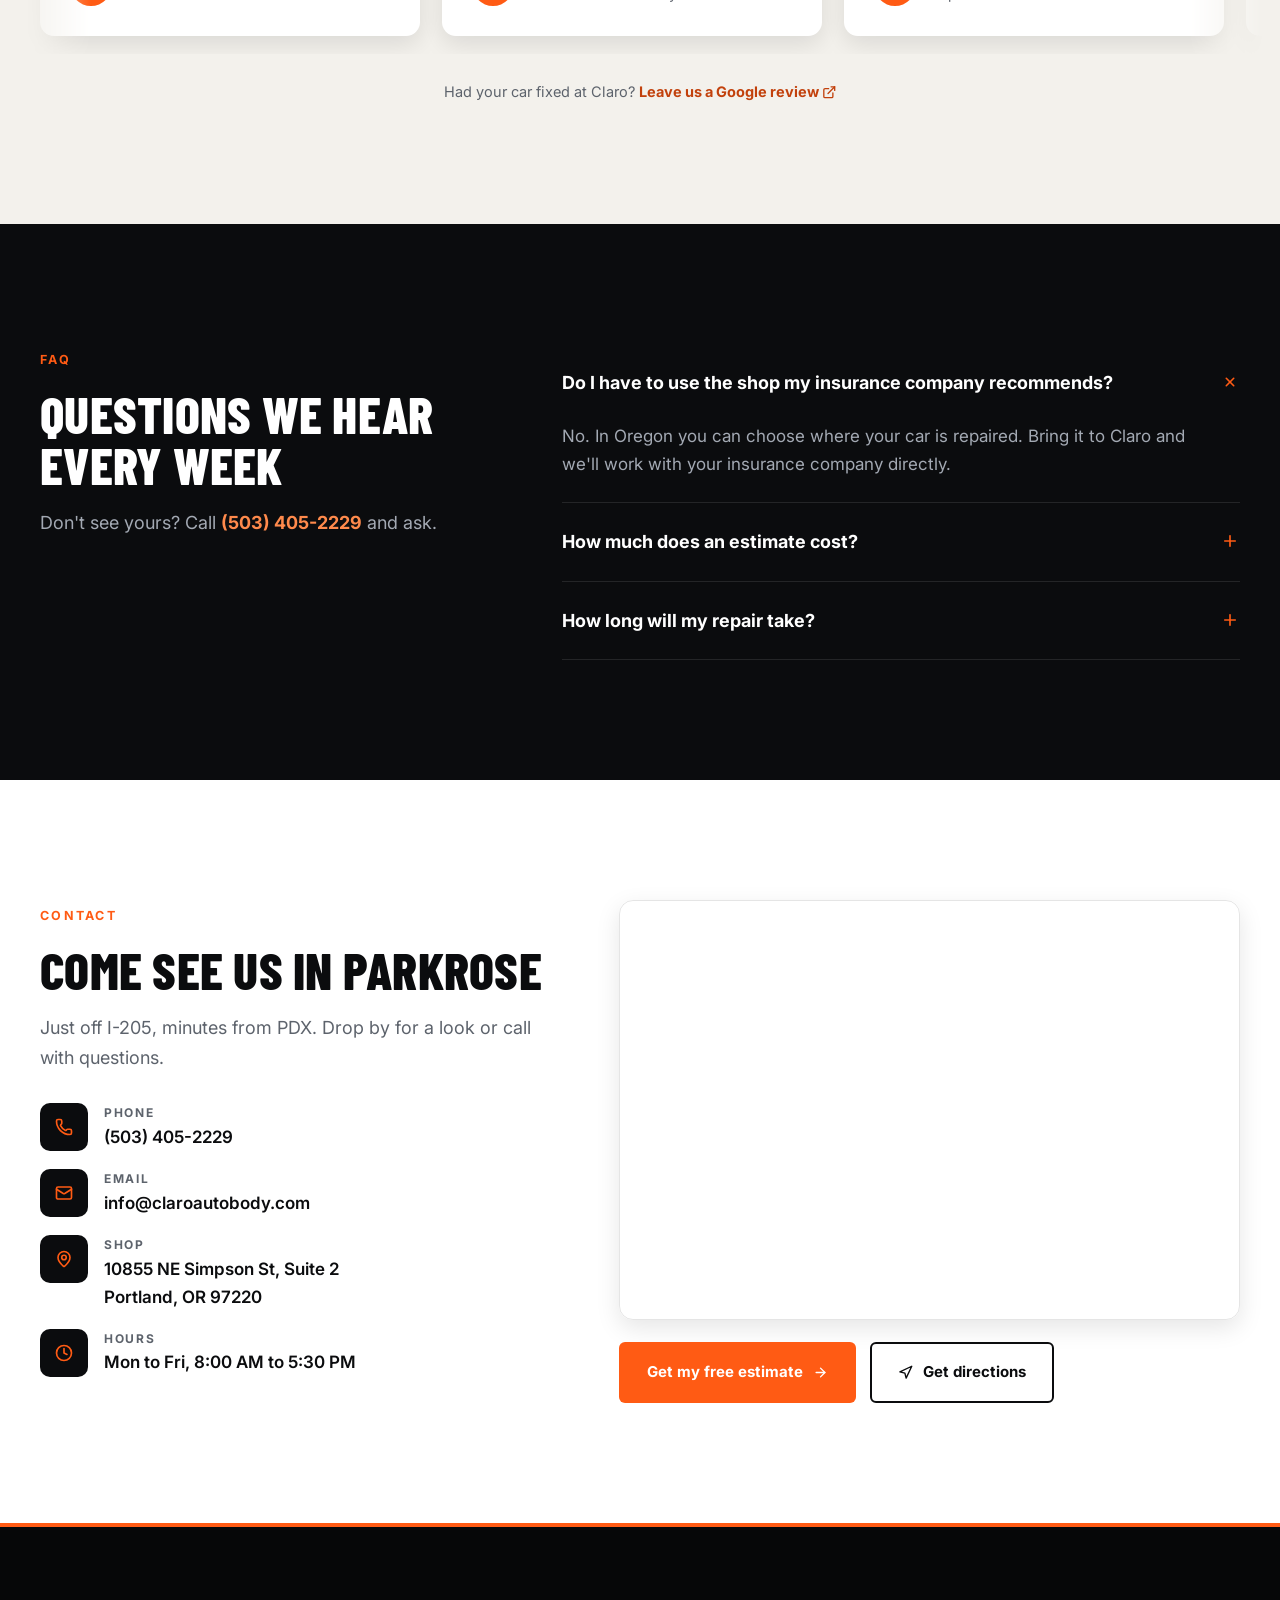
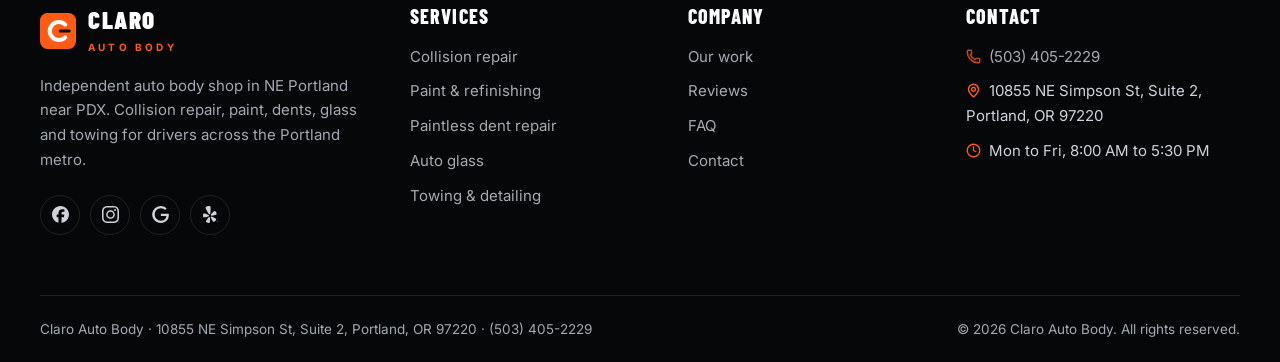
==== commit bafc3de1: "Review link opens Google's write-a-review form directly Uses the shop's Place ID (ChIJcUcc1zijlVQR0u" ====
--- a/index.html
+++ b/index.html
@@ -568,7 +568,7 @@
         </article>
       </div>
     </div>
-    <p class="review-cta reveal">Had your car fixed at Claro? <a href="https://maps.app.goo.gl/arpbg7eEW6X36jFZ7" target="_blank" rel="noopener">Leave us a Google review <i class="ico"><svg aria-hidden="true"><use href="#i-external-link"/></svg></i></a></p>
+    <p class="review-cta reveal">Had your car fixed at Claro? <a href="https://search.google.com/local/writereview?placeid=ChIJcUcc1zijlVQR0uQQa4vr7nY" target="_blank" rel="noopener">Leave us a Google review <i class="ico"><svg aria-hidden="true"><use href="#i-external-link"/></svg></i></a></p>
   </div>
 </section>
 
